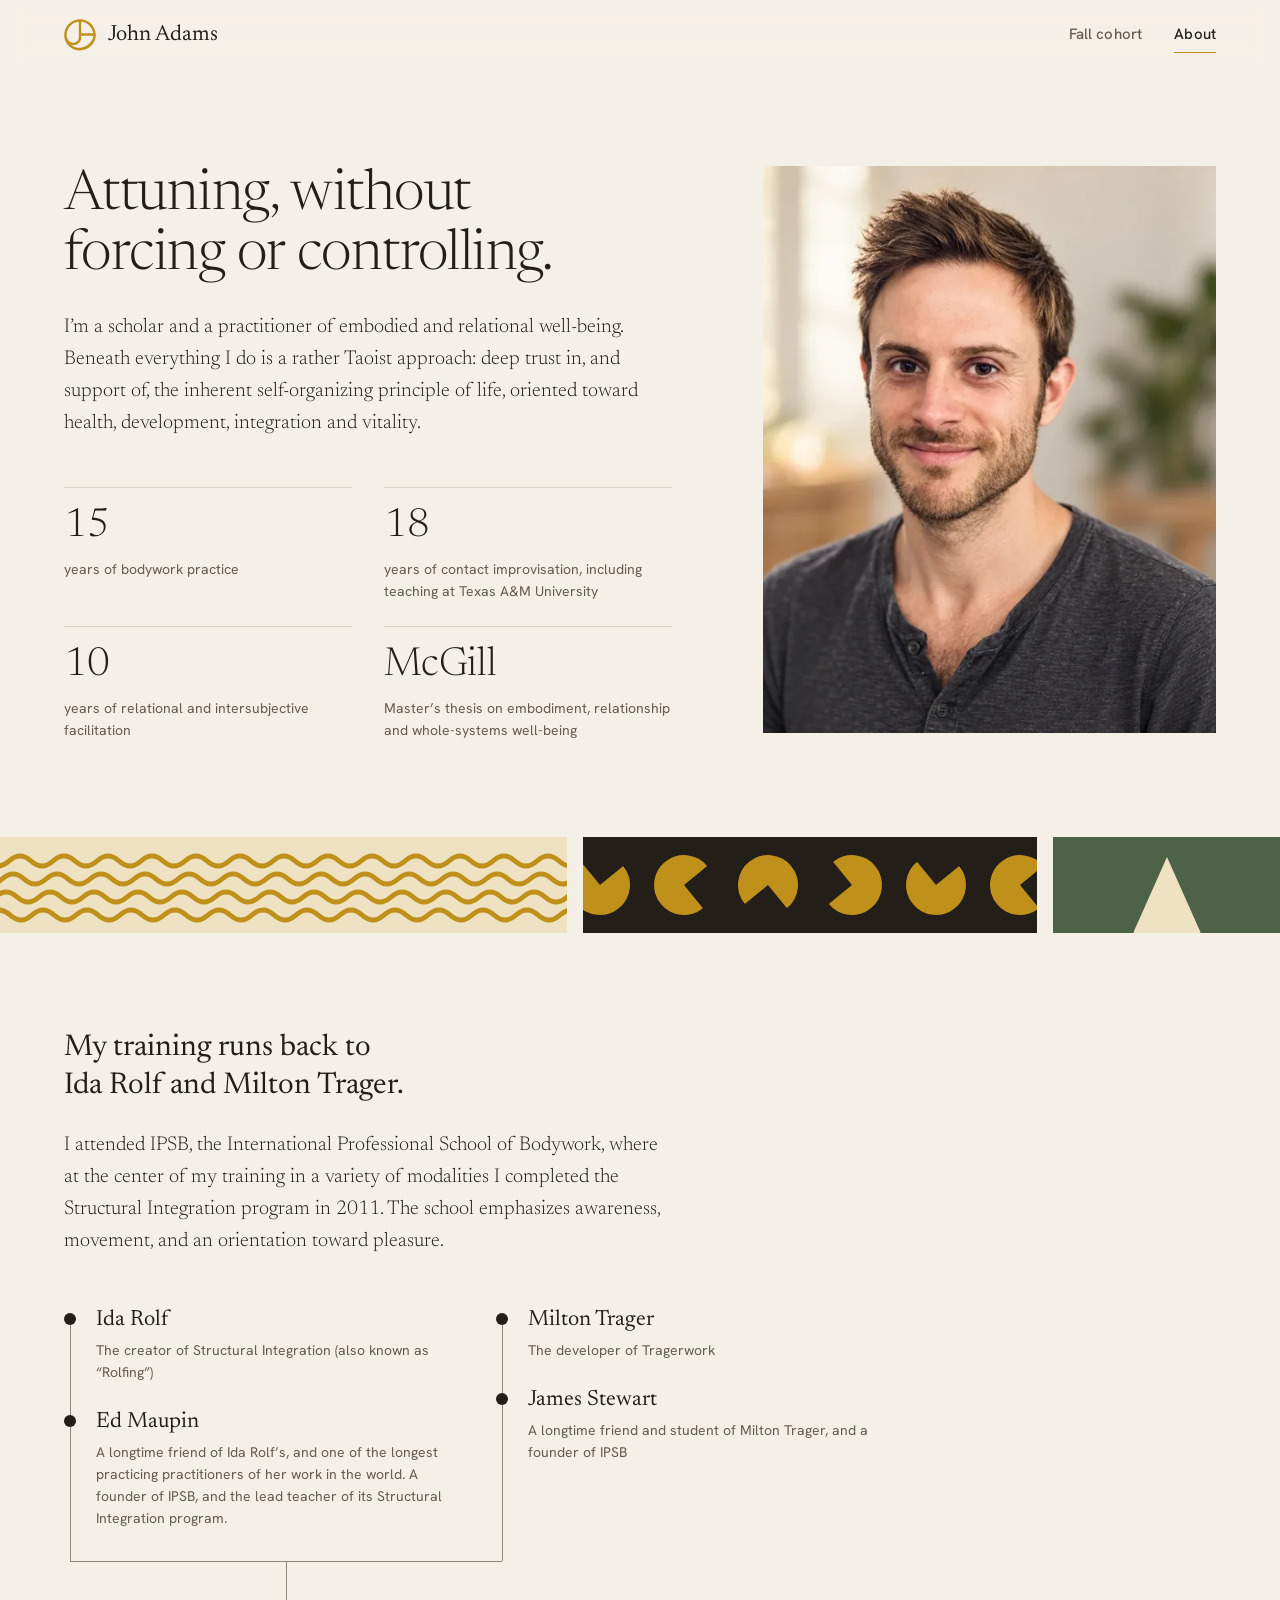
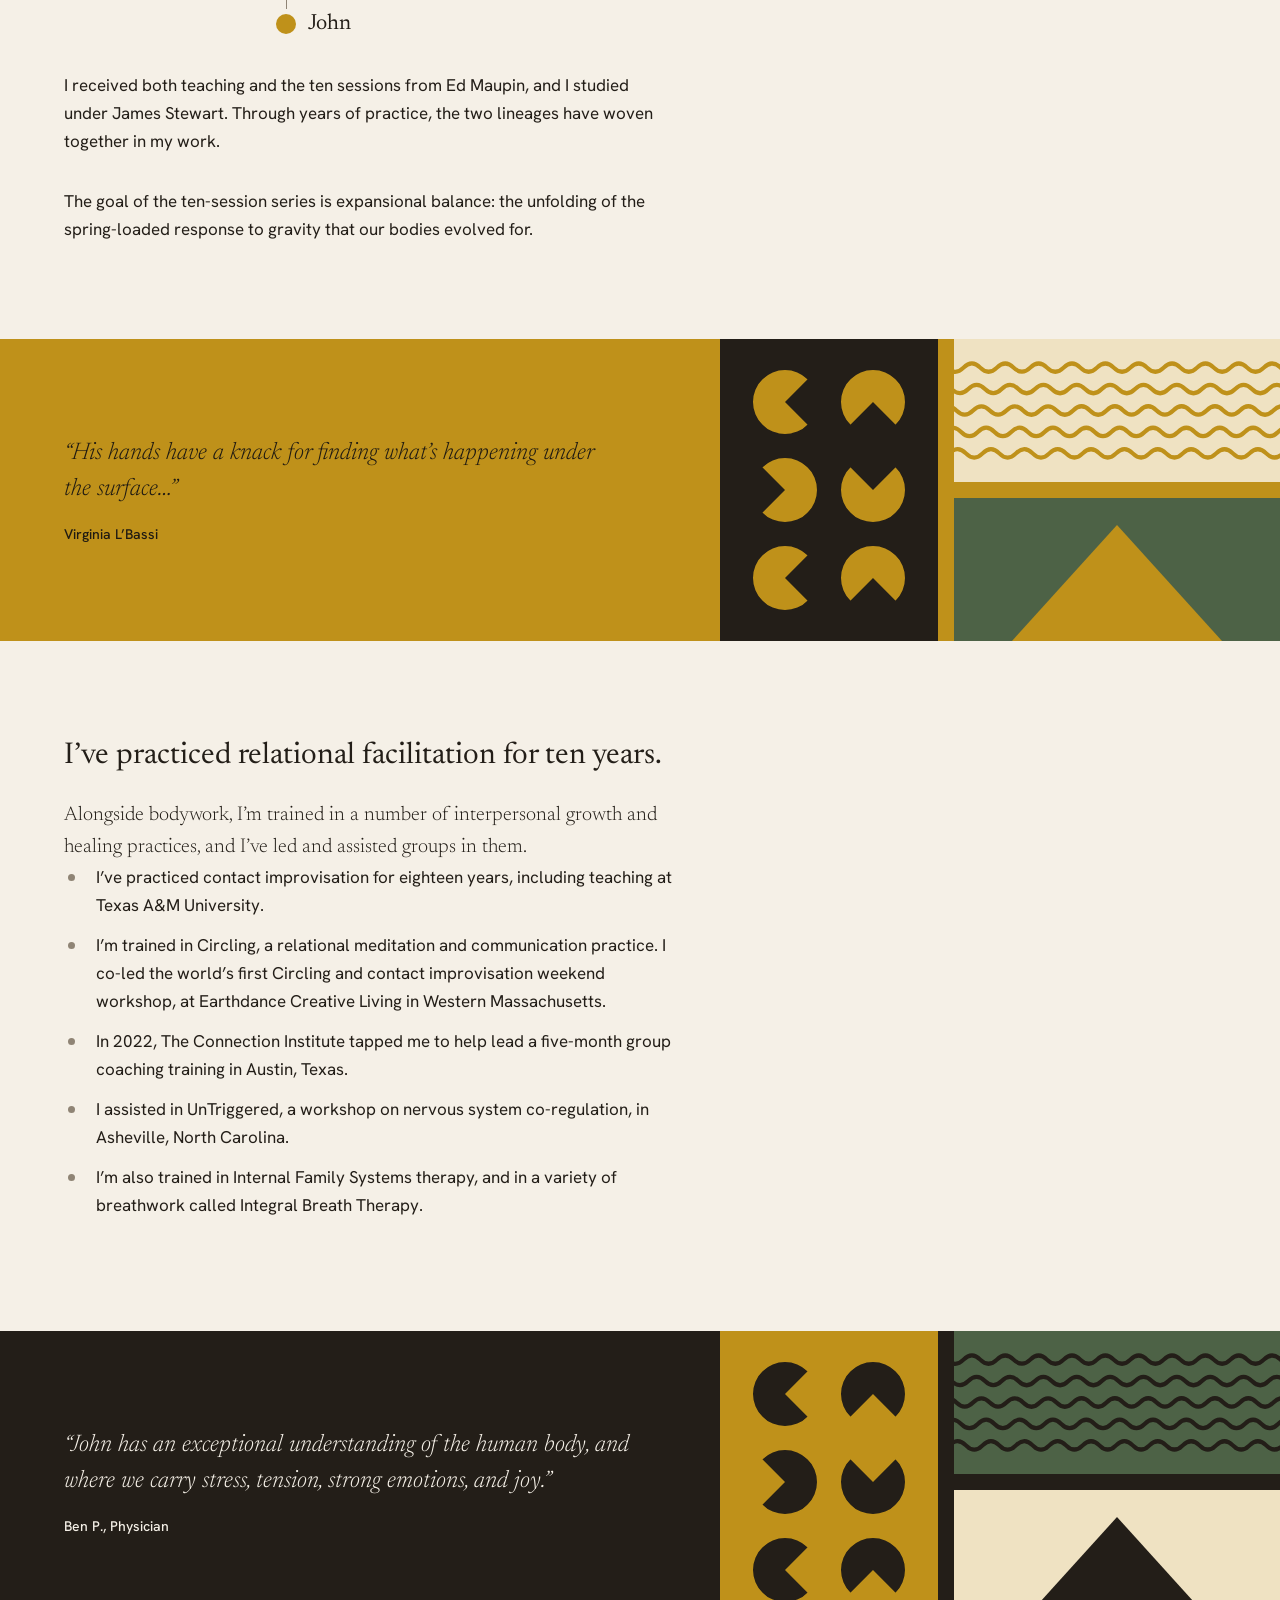
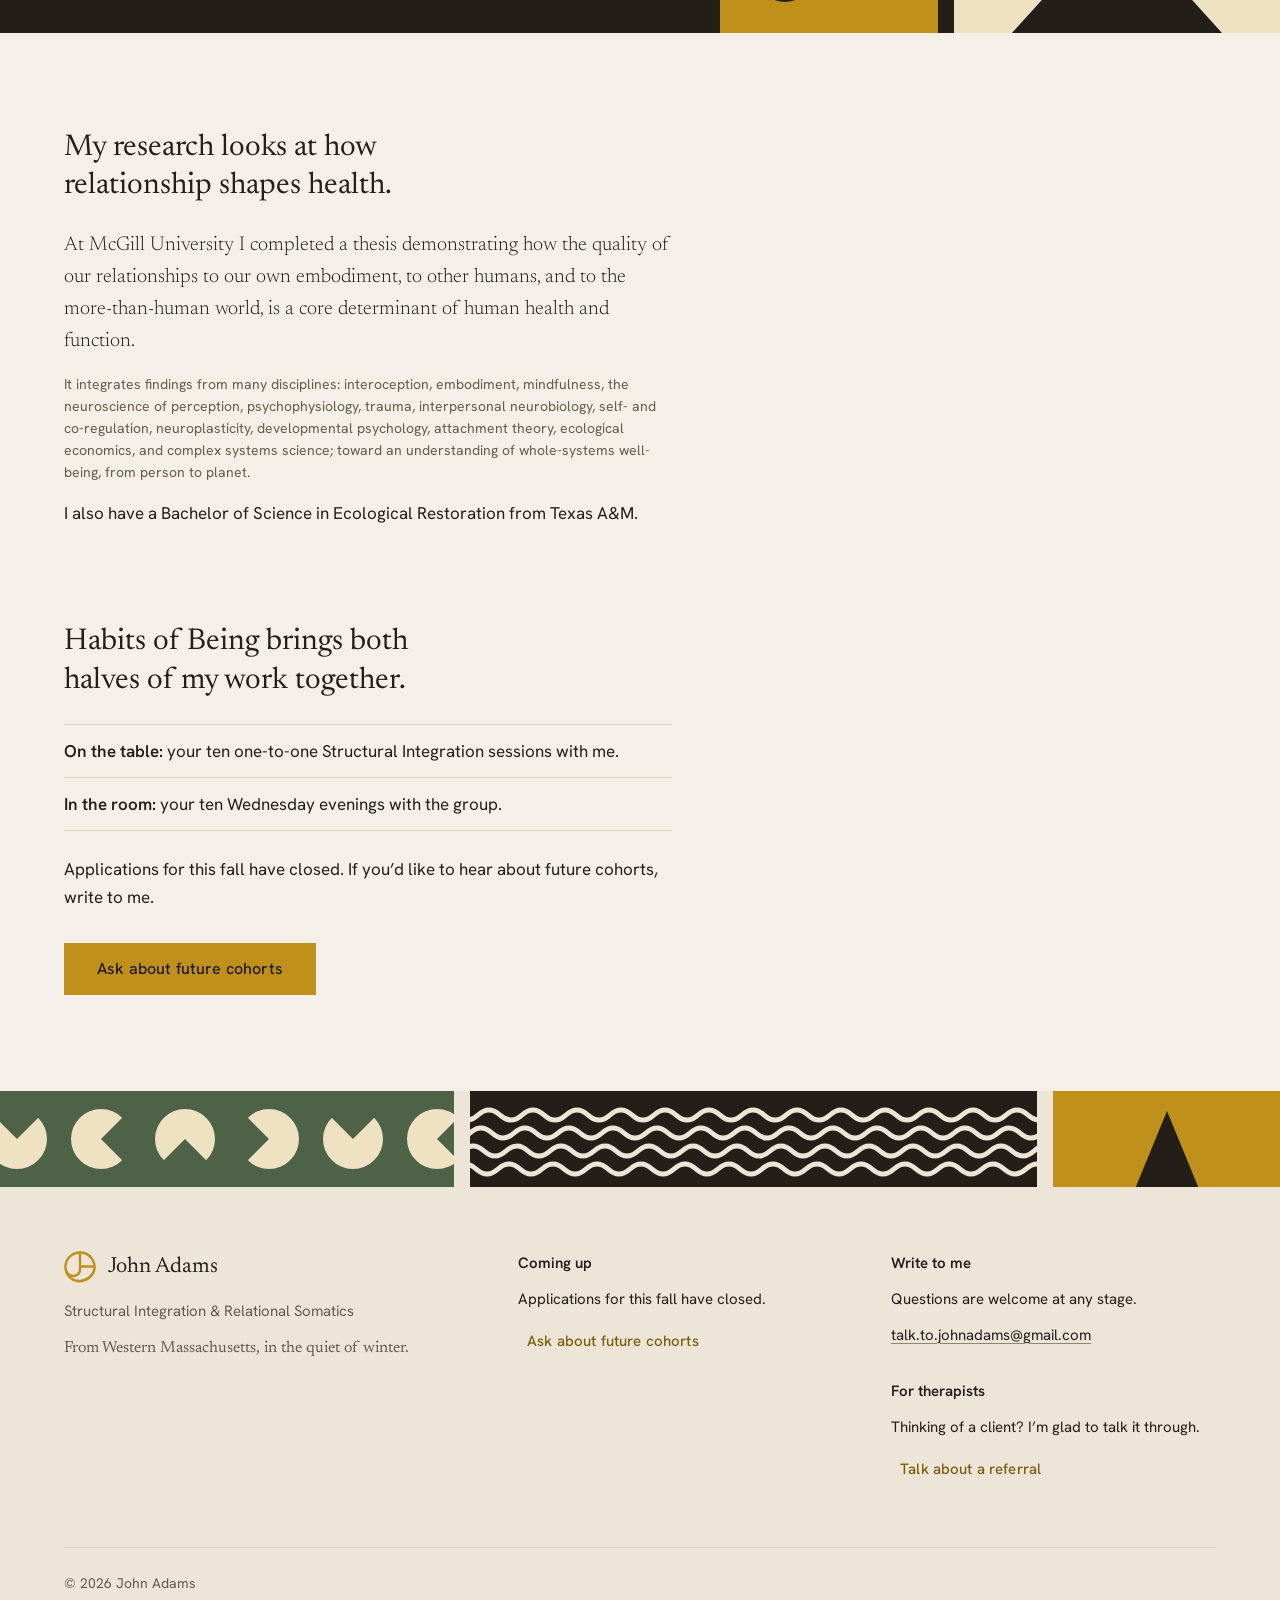
==== about.html @ 147cc53c "Clarify lineage descriptions and move cohort start and application deadline" ====
<!DOCTYPE html>
<html lang="en">
<head>
<meta charset="utf-8">
<meta name="viewport" content="width=device-width, initial-scale=1">
<title>About John Adams · Structural Integration &amp; Relational Somatics</title>
<meta name="description" content="John Adams: fifteen years of bodywork, eighteen of contact improvisation, ten of relational facilitation, and a McGill thesis on embodiment and relationship.">
<link rel="canonical" href="https://workwithjohnadams.com/about.html">
<meta property="og:type" content="website">
<meta property="og:site_name" content="John Adams">
<meta property="og:title" content="About John Adams · Structural Integration &amp; Relational Somatics">
<meta property="og:description" content="John Adams: fifteen years of bodywork, eighteen of contact improvisation, ten of relational facilitation, and a McGill thesis on embodiment and relationship.">
<meta property="og:url" content="https://workwithjohnadams.com/about.html">
<meta property="og:image" content="https://workwithjohnadams.com/images/og-fall-cohort.jpg">
<meta property="og:image:width" content="1200">
<meta property="og:image:height" content="630">
<meta property="og:image:alt" content="John walks beside a woman across a sunlit studio, one hand near her shoulder, as she notices her steps.">
<meta name="twitter:card" content="summary_large_image">
<meta name="theme-color" content="#f5f0e7">
<link rel="icon" href="favicon.svg" type="image/svg+xml">
<link rel="preload" href="fonts/Newsreader-Variable.woff2" as="font" type="font/woff2" crossorigin>
<link rel="preload" href="fonts/HankenGrotesk-Variable.woff2" as="font" type="font/woff2" crossorigin>
<link rel="stylesheet" href="style.css">
<script>document.documentElement.classList.add("js")</script>
<script src="site.js" defer></script>
</head>
<body>
<a class="skip-link" href="#main">Skip to content</a>
<svg width="0" height="0" style="position:absolute" aria-hidden="true" focusable="false">
  <symbol id="mark" viewBox="63 65 1124 1124"><g transform="translate(0,1254) scale(0.1,-0.1)"><path fill="currentColor" d="M5980 11804 c-25 -2 -103 -8 -175 -14 -2292 -184 -4290 -1856 -4904 -4102 -136 -498 -183 -860 -185 -1403 -1 -389 6 -495 49 -790 281 -1898 1683 -3617 3525 -4320 1538 -587 3356 -389 4860 528 920 561 1673 1390 2140 2352 224 464 386 976 455 1442 207 1403 -178 2873 -1062 4059 -446 597 -1101 1184 -1678 1504 -33 18 -97 55 -143 82 -45 27 -171 91 -280 143 -580 274 -1085 416 -1757 496 -171 20 -708 35 -845 23z m-160 -864 c20 -20 20 -33 20 -2854 0 -3056 2 -2943 -50 -3148 -146 -569 -629 -1075 -1230 -1286 -412 -144 -867 -159 -1287 -41 -931 261 -1533 1056 -1680 2219 -21 170 -25 753 -5 930 121 1093 573 2044 1345 2828 719 730 1740 1239 2717 1356 154 19 147 19 170 -4z m1082 0 c278 -35 709 -141 918 -226 36 -14 94 -36 130 -49 89 -31 338 -148 495 -233 1267 -679 2161 -1889 2418 -3272 51 -272 50 -267 28 -289 -31 -31 -4159 -33 -4190 -2 -31 31 -37 4033 -7 4069 24 27 19 27 208 2z m4008 -4940 c25 -25 25 -33 0 -223 -22 -173 -69 -386 -130 -596 -131 -448 -408 -965 -754 -1410 -882 -1134 -2085 -1806 -3526 -1968 -243 -27 -734 -24 -990 5 -670 78 -1263 278 -1825 614 -202 121 -428 279 -478 335 -36 41 -1 46 115 19 330 -78 662 -95 1019 -51 1148 142 2088 969 2306 2028 27 132 27 134 32 685 6 533 7 554 25 568 17 12 320 14 2103 14 2070 0 2083 0 2103 -20z"/></g></symbol>
</svg>

<!-- HEADER: the same on every page. To change the menu, change it in every file. -->
<header class="site-header">
  <div class="wrap header-inner">
    <a class="brand" href="index.html">
      <svg class="mark" aria-hidden="true"><use href="#mark"/></svg>
      <span class="brand-name">John Adams</span>
    </a>
    <nav class="site-nav" aria-label="Main">
      <a href="habits-of-being.html">Fall cohort</a>
      <a href="taster.html" data-until="2026-09-29T20:30:00-04:00">Taster evening</a>
      <a href="about.html" aria-current="page">About</a>
    </nav>
    <a class="btn btn-secondary btn-sm nav-apply" href="apply.html" data-until="2026-10-15T00:00:00-04:00">Apply to join</a>
  </div>
</header>

<main id="main">
<!-- ABOUT PAGE: the person. Governing thought: one approach (attuning, without forcing or controlling), trained in two lineages, practiced in relationship, grounded in research. The work itself is on the home page. -->
<section class="hero">
  <div class="wrap split">
    <div>
      <h1 class="display">Attuning, without forcing or controlling.</h1>
      <p class="lead">I’m a scholar and a practitioner of embodied and relational well-being. Beneath everything I do is a rather Taoist approach: deep trust in, and support of, the inherent self-organizing principle of life, oriented toward health, development, integration and vitality.</p>
      <ul class="stats">
        <li><span class="num">15</span><span class="label">years of bodywork practice</span></li>
        <li><span class="num">18</span><span class="label">years of contact improvisation, including teaching at Texas A&amp;M University</span></li>
        <li><span class="num">10</span><span class="label">years of relational and intersubjective facilitation</span></li>
        <li><span class="num">McGill</span><span class="label">Master’s thesis on embodiment, relationship and whole-systems well-being</span></li>
      </ul>
    </div>
    <figure class="photo photo-45">
      <img src="images/john-portrait.webp" srcset="images/john-portrait-561.webp 561w, images/john-portrait.webp 1122w" sizes="(min-width: 60rem) 30rem, 100vw" width="1122" height="1402" alt="John Adams, smiling, in a charcoal henley, in a softly lit room." fetchpriority="high" decoding="async">
    </figure>
  </div>
  <div class="brand-motion brand-strip" data-drift aria-hidden="true"><div class="bm bm-lines"><svg viewBox="0 0 1400 96" preserveAspectRatio="xMinYMid slice" focusable="false"><path class="v1" d="M-160 24 q11 -10 22 0 t22 0 t22 0 t22 0 t22 0 t22 0 t22 0 t22 0 t22 0 t22 0 t22 0 t22 0 t22 0 t22 0 t22 0 t22 0 t22 0 t22 0 t22 0 t22 0 t22 0 t22 0 t22 0 t22 0 t22 0 t22 0 t22 0 t22 0 t22 0 t22 0 t22 0 t22 0 t22 0 t22 0 t22 0 t22 0 t22 0 t22 0 t22 0 t22 0 t22 0 t22 0 t22 0 t22 0 t22 0 t22 0 t22 0 t22 0 t22 0 t22 0 t22 0 t22 0 t22 0 t22 0 t22 0 t22 0 t22 0 t22 0 t22 0 t22 0 t22 0 t22 0 t22 0 t22 0 t22 0 t22 0 t22 0 t22 0 t22 0 t22 0 t22 0 t22 0 t22 0 t22 0 t22 0 t22 0 t22 0 t22 0 t22 0 t22 0 t22 0"/><path class="v2" d="M-160 42 q11 -10 22 0 t22 0 t22 0 t22 0 t22 0 t22 0 t22 0 t22 0 t22 0 t22 0 t22 0 t22 0 t22 0 t22 0 t22 0 t22 0 t22 0 t22 0 t22 0 t22 0 t22 0 t22 0 t22 0 t22 0 t22 0 t22 0 t22 0 t22 0 t22 0 t22 0 t22 0 t22 0 t22 0 t22 0 t22 0 t22 0 t22 0 t22 0 t22 0 t22 0 t22 0 t22 0 t22 0 t22 0 t22 0 t22 0 t22 0 t22 0 t22 0 t22 0 t22 0 t22 0 t22 0 t22 0 t22 0 t22 0 t22 0 t22 0 t22 0 t22 0 t22 0 t22 0 t22 0 t22 0 t22 0 t22 0 t22 0 t22 0 t22 0 t22 0 t22 0 t22 0 t22 0 t22 0 t22 0 t22 0 t22 0 t22 0 t22 0 t22 0 t22 0"/><path class="v3" d="M-160 60 q11 -10 22 0 t22 0 t22 0 t22 0 t22 0 t22 0 t22 0 t22 0 t22 0 t22 0 t22 0 t22 0 t22 0 t22 0 t22 0 t22 0 t22 0 t22 0 t22 0 t22 0 t22 0 t22 0 t22 0 t22 0 t22 0 t22 0 t22 0 t22 0 t22 0 t22 0 t22 0 t22 0 t22 0 t22 0 t22 0 t22 0 t22 0 t22 0 t22 0 t22 0 t22 0 t22 0 t22 0 t22 0 t22 0 t22 0 t22 0 t22 0 t22 0 t22 0 t22 0 t22 0 t22 0 t22 0 t22 0 t22 0 t22 0 t22 0 t22 0 t22 0 t22 0 t22 0 t22 0 t22 0 t22 0 t22 0 t22 0 t22 0 t22 0 t22 0 t22 0 t22 0 t22 0 t22 0 t22 0 t22 0 t22 0 t22 0 t22 0 t22 0 t22 0"/><path class="v4" d="M-160 78 q11 -10 22 0 t22 0 t22 0 t22 0 t22 0 t22 0 t22 0 t22 0 t22 0 t22 0 t22 0 t22 0 t22 0 t22 0 t22 0 t22 0 t22 0 t22 0 t22 0 t22 0 t22 0 t22 0 t22 0 t22 0 t22 0 t22 0 t22 0 t22 0 t22 0 t22 0 t22 0 t22 0 t22 0 t22 0 t22 0 t22 0 t22 0 t22 0 t22 0 t22 0 t22 0 t22 0 t22 0 t22 0 t22 0 t22 0 t22 0 t22 0 t22 0 t22 0 t22 0 t22 0 t22 0 t22 0 t22 0 t22 0 t22 0 t22 0 t22 0 t22 0 t22 0 t22 0 t22 0 t22 0 t22 0 t22 0 t22 0 t22 0 t22 0 t22 0 t22 0 t22 0 t22 0 t22 0 t22 0 t22 0 t22 0 t22 0 t22 0 t22 0 t22 0"/></svg></div><div class="bm bm-circles"><div class="tq-row"><svg class="tq" viewBox="-50 -50 100 100" focusable="false"><path d="M0 0 L50 0 A50 50 0 1 1 0 -50 Z"/></svg><svg class="tq" viewBox="-50 -50 100 100" focusable="false"><path d="M0 0 L50 0 A50 50 0 1 1 0 -50 Z"/></svg><svg class="tq" viewBox="-50 -50 100 100" focusable="false"><path d="M0 0 L50 0 A50 50 0 1 1 0 -50 Z"/></svg><svg class="tq" viewBox="-50 -50 100 100" focusable="false"><path d="M0 0 L50 0 A50 50 0 1 1 0 -50 Z"/></svg><svg class="tq" viewBox="-50 -50 100 100" focusable="false"><path d="M0 0 L50 0 A50 50 0 1 1 0 -50 Z"/></svg><svg class="tq" viewBox="-50 -50 100 100" focusable="false"><path d="M0 0 L50 0 A50 50 0 1 1 0 -50 Z"/></svg><svg class="tq" viewBox="-50 -50 100 100" focusable="false"><path d="M0 0 L50 0 A50 50 0 1 1 0 -50 Z"/></svg><svg class="tq" viewBox="-50 -50 100 100" focusable="false"><path d="M0 0 L50 0 A50 50 0 1 1 0 -50 Z"/></svg><svg class="tq" viewBox="-50 -50 100 100" focusable="false"><path d="M0 0 L50 0 A50 50 0 1 1 0 -50 Z"/></svg><svg class="tq" viewBox="-50 -50 100 100" focusable="false"><path d="M0 0 L50 0 A50 50 0 1 1 0 -50 Z"/></svg><svg class="tq" viewBox="-50 -50 100 100" focusable="false"><path d="M0 0 L50 0 A50 50 0 1 1 0 -50 Z"/></svg><svg class="tq" viewBox="-50 -50 100 100" focusable="false"><path d="M0 0 L50 0 A50 50 0 1 1 0 -50 Z"/></svg><svg class="tq" viewBox="-50 -50 100 100" focusable="false"><path d="M0 0 L50 0 A50 50 0 1 1 0 -50 Z"/></svg><svg class="tq" viewBox="-50 -50 100 100" focusable="false"><path d="M0 0 L50 0 A50 50 0 1 1 0 -50 Z"/></svg></div></div><div class="bm bm-tri"><div class="tri-shape"></div></div></div>
</section>

<section class="section" id="training">
  <div class="wrap">
    <div class="section-head flow">
      <h2>My training runs back to Ida Rolf and Milton Trager.</h2>
      <p class="lead">I attended IPSB, the International Professional School of Bodywork, where at the center of my training in a variety of modalities I completed the Structural Integration program in 2011. The school emphasizes awareness, movement, and an orientation toward pleasure.</p>
    </div>
    <!-- D6: two threads, hand to hand, meeting at John -->
    <div class="lineage">
      <div class="lineage-threads">
        <div class="lineage-line">
          <ol class="lineage-thread" aria-label="The Rolf line">
            <li><span class="lineage-name">Ida Rolf</span><span class="small">The creator of Structural Integration (also known as “Rolfing”)</span></li>
            <li><span class="lineage-name">Ed Maupin</span><span class="small">A longtime friend of Ida Rolf’s, and one of the longest practicing practitioners of her work in the world. A founder of IPSB, and the lead teacher of its Structural Integration program.</span></li>
          </ol>
        </div>
        <div class="lineage-line">
          <ol class="lineage-thread" aria-label="The Trager line">
            <li><span class="lineage-name">Milton Trager</span><span class="small">The developer of Tragerwork</span></li>
            <li><span class="lineage-name">James Stewart</span><span class="small">A longtime friend and student of Milton Trager, and a founder of IPSB</span></li>
          </ol>
        </div>
      </div>
      <div class="lineage-join" aria-hidden="true"></div>
      <p class="lineage-me"><span class="lineage-dot" aria-hidden="true"></span><span class="lineage-name">John</span></p>
    </div>
    <p class="text lineage-note">I received both teaching and the ten sessions from Ed Maupin, and I studied under James Stewart. Through years of practice, the two lineages have woven together in my work.</p>
    <p class="text lineage-note">The goal of the ten-session series is expansional balance: the unfolding of the spring-loaded response to gravity that our bodies evolved for.</p>
  </div>
</section>

<div class="band quote-band band-ochre">
  <div class="wrap">
    <figure class="qb">
      <blockquote><p>“His hands have a knack for finding what’s happening under the surface…”</p></blockquote>
      <figcaption>Virginia L’Bassi</figcaption>
    </figure>
  </div>
  <div class="brand-motion band-art" data-drift aria-hidden="true"><div class="bm bm-circles"><div class="tq-grid"><svg class="tq" viewBox="-50 -50 100 100" focusable="false"><path d="M0 0 L50 0 A50 50 0 1 1 0 -50 Z"/></svg><svg class="tq" viewBox="-50 -50 100 100" focusable="false"><path d="M0 0 L50 0 A50 50 0 1 1 0 -50 Z"/></svg><svg class="tq" viewBox="-50 -50 100 100" focusable="false"><path d="M0 0 L50 0 A50 50 0 1 1 0 -50 Z"/></svg><svg class="tq" viewBox="-50 -50 100 100" focusable="false"><path d="M0 0 L50 0 A50 50 0 1 1 0 -50 Z"/></svg><svg class="tq" viewBox="-50 -50 100 100" focusable="false"><path d="M0 0 L50 0 A50 50 0 1 1 0 -50 Z"/></svg><svg class="tq" viewBox="-50 -50 100 100" focusable="false"><path d="M0 0 L50 0 A50 50 0 1 1 0 -50 Z"/></svg></div></div><div class="bm bm-lines"><svg viewBox="0 0 900 240" preserveAspectRatio="xMinYMid slice" focusable="false"><path class="v1" d="M-160 48 q14 -14 28 0 t28 0 t28 0 t28 0 t28 0 t28 0 t28 0 t28 0 t28 0 t28 0 t28 0 t28 0 t28 0 t28 0 t28 0 t28 0 t28 0 t28 0 t28 0 t28 0 t28 0 t28 0 t28 0 t28 0 t28 0 t28 0 t28 0 t28 0 t28 0 t28 0 t28 0 t28 0 t28 0 t28 0 t28 0 t28 0 t28 0 t28 0 t28 0 t28 0 t28 0 t28 0 t28 0 t28 0 t28 0 t28 0"/><path class="v2" d="M-160 84 q14 -14 28 0 t28 0 t28 0 t28 0 t28 0 t28 0 t28 0 t28 0 t28 0 t28 0 t28 0 t28 0 t28 0 t28 0 t28 0 t28 0 t28 0 t28 0 t28 0 t28 0 t28 0 t28 0 t28 0 t28 0 t28 0 t28 0 t28 0 t28 0 t28 0 t28 0 t28 0 t28 0 t28 0 t28 0 t28 0 t28 0 t28 0 t28 0 t28 0 t28 0 t28 0 t28 0 t28 0 t28 0 t28 0 t28 0"/><path class="v3" d="M-160 120 q14 -14 28 0 t28 0 t28 0 t28 0 t28 0 t28 0 t28 0 t28 0 t28 0 t28 0 t28 0 t28 0 t28 0 t28 0 t28 0 t28 0 t28 0 t28 0 t28 0 t28 0 t28 0 t28 0 t28 0 t28 0 t28 0 t28 0 t28 0 t28 0 t28 0 t28 0 t28 0 t28 0 t28 0 t28 0 t28 0 t28 0 t28 0 t28 0 t28 0 t28 0 t28 0 t28 0 t28 0 t28 0 t28 0 t28 0"/><path class="v4" d="M-160 156 q14 -14 28 0 t28 0 t28 0 t28 0 t28 0 t28 0 t28 0 t28 0 t28 0 t28 0 t28 0 t28 0 t28 0 t28 0 t28 0 t28 0 t28 0 t28 0 t28 0 t28 0 t28 0 t28 0 t28 0 t28 0 t28 0 t28 0 t28 0 t28 0 t28 0 t28 0 t28 0 t28 0 t28 0 t28 0 t28 0 t28 0 t28 0 t28 0 t28 0 t28 0 t28 0 t28 0 t28 0 t28 0 t28 0 t28 0"/><path class="v5" d="M-160 192 q14 -14 28 0 t28 0 t28 0 t28 0 t28 0 t28 0 t28 0 t28 0 t28 0 t28 0 t28 0 t28 0 t28 0 t28 0 t28 0 t28 0 t28 0 t28 0 t28 0 t28 0 t28 0 t28 0 t28 0 t28 0 t28 0 t28 0 t28 0 t28 0 t28 0 t28 0 t28 0 t28 0 t28 0 t28 0 t28 0 t28 0 t28 0 t28 0 t28 0 t28 0 t28 0 t28 0 t28 0 t28 0 t28 0 t28 0"/></svg></div><div class="bm bm-tri"><div class="tri-shape"></div></div></div><div class="brand-motion brand-strip band-strip" data-drift aria-hidden="true"><div class="bm bm-lines"><svg viewBox="0 0 1400 96" preserveAspectRatio="xMinYMid slice" focusable="false"><path class="v1" d="M-160 24 q11 -10 22 0 t22 0 t22 0 t22 0 t22 0 t22 0 t22 0 t22 0 t22 0 t22 0 t22 0 t22 0 t22 0 t22 0 t22 0 t22 0 t22 0 t22 0 t22 0 t22 0 t22 0 t22 0 t22 0 t22 0 t22 0 t22 0 t22 0 t22 0 t22 0 t22 0 t22 0 t22 0 t22 0 t22 0 t22 0 t22 0 t22 0 t22 0 t22 0 t22 0 t22 0 t22 0 t22 0 t22 0 t22 0 t22 0 t22 0 t22 0 t22 0 t22 0 t22 0 t22 0 t22 0 t22 0 t22 0 t22 0 t22 0 t22 0 t22 0 t22 0 t22 0 t22 0 t22 0 t22 0 t22 0 t22 0 t22 0 t22 0 t22 0 t22 0 t22 0 t22 0 t22 0 t22 0 t22 0 t22 0 t22 0 t22 0 t22 0 t22 0 t22 0"/><path class="v2" d="M-160 42 q11 -10 22 0 t22 0 t22 0 t22 0 t22 0 t22 0 t22 0 t22 0 t22 0 t22 0 t22 0 t22 0 t22 0 t22 0 t22 0 t22 0 t22 0 t22 0 t22 0 t22 0 t22 0 t22 0 t22 0 t22 0 t22 0 t22 0 t22 0 t22 0 t22 0 t22 0 t22 0 t22 0 t22 0 t22 0 t22 0 t22 0 t22 0 t22 0 t22 0 t22 0 t22 0 t22 0 t22 0 t22 0 t22 0 t22 0 t22 0 t22 0 t22 0 t22 0 t22 0 t22 0 t22 0 t22 0 t22 0 t22 0 t22 0 t22 0 t22 0 t22 0 t22 0 t22 0 t22 0 t22 0 t22 0 t22 0 t22 0 t22 0 t22 0 t22 0 t22 0 t22 0 t22 0 t22 0 t22 0 t22 0 t22 0 t22 0 t22 0 t22 0 t22 0"/><path class="v3" d="M-160 60 q11 -10 22 0 t22 0 t22 0 t22 0 t22 0 t22 0 t22 0 t22 0 t22 0 t22 0 t22 0 t22 0 t22 0 t22 0 t22 0 t22 0 t22 0 t22 0 t22 0 t22 0 t22 0 t22 0 t22 0 t22 0 t22 0 t22 0 t22 0 t22 0 t22 0 t22 0 t22 0 t22 0 t22 0 t22 0 t22 0 t22 0 t22 0 t22 0 t22 0 t22 0 t22 0 t22 0 t22 0 t22 0 t22 0 t22 0 t22 0 t22 0 t22 0 t22 0 t22 0 t22 0 t22 0 t22 0 t22 0 t22 0 t22 0 t22 0 t22 0 t22 0 t22 0 t22 0 t22 0 t22 0 t22 0 t22 0 t22 0 t22 0 t22 0 t22 0 t22 0 t22 0 t22 0 t22 0 t22 0 t22 0 t22 0 t22 0 t22 0 t22 0 t22 0"/><path class="v4" d="M-160 78 q11 -10 22 0 t22 0 t22 0 t22 0 t22 0 t22 0 t22 0 t22 0 t22 0 t22 0 t22 0 t22 0 t22 0 t22 0 t22 0 t22 0 t22 0 t22 0 t22 0 t22 0 t22 0 t22 0 t22 0 t22 0 t22 0 t22 0 t22 0 t22 0 t22 0 t22 0 t22 0 t22 0 t22 0 t22 0 t22 0 t22 0 t22 0 t22 0 t22 0 t22 0 t22 0 t22 0 t22 0 t22 0 t22 0 t22 0 t22 0 t22 0 t22 0 t22 0 t22 0 t22 0 t22 0 t22 0 t22 0 t22 0 t22 0 t22 0 t22 0 t22 0 t22 0 t22 0 t22 0 t22 0 t22 0 t22 0 t22 0 t22 0 t22 0 t22 0 t22 0 t22 0 t22 0 t22 0 t22 0 t22 0 t22 0 t22 0 t22 0 t22 0 t22 0"/></svg></div><div class="bm bm-circles"><div class="tq-row"><svg class="tq" viewBox="-50 -50 100 100" focusable="false"><path d="M0 0 L50 0 A50 50 0 1 1 0 -50 Z"/></svg><svg class="tq" viewBox="-50 -50 100 100" focusable="false"><path d="M0 0 L50 0 A50 50 0 1 1 0 -50 Z"/></svg><svg class="tq" viewBox="-50 -50 100 100" focusable="false"><path d="M0 0 L50 0 A50 50 0 1 1 0 -50 Z"/></svg><svg class="tq" viewBox="-50 -50 100 100" focusable="false"><path d="M0 0 L50 0 A50 50 0 1 1 0 -50 Z"/></svg><svg class="tq" viewBox="-50 -50 100 100" focusable="false"><path d="M0 0 L50 0 A50 50 0 1 1 0 -50 Z"/></svg><svg class="tq" viewBox="-50 -50 100 100" focusable="false"><path d="M0 0 L50 0 A50 50 0 1 1 0 -50 Z"/></svg><svg class="tq" viewBox="-50 -50 100 100" focusable="false"><path d="M0 0 L50 0 A50 50 0 1 1 0 -50 Z"/></svg><svg class="tq" viewBox="-50 -50 100 100" focusable="false"><path d="M0 0 L50 0 A50 50 0 1 1 0 -50 Z"/></svg><svg class="tq" viewBox="-50 -50 100 100" focusable="false"><path d="M0 0 L50 0 A50 50 0 1 1 0 -50 Z"/></svg><svg class="tq" viewBox="-50 -50 100 100" focusable="false"><path d="M0 0 L50 0 A50 50 0 1 1 0 -50 Z"/></svg><svg class="tq" viewBox="-50 -50 100 100" focusable="false"><path d="M0 0 L50 0 A50 50 0 1 1 0 -50 Z"/></svg><svg class="tq" viewBox="-50 -50 100 100" focusable="false"><path d="M0 0 L50 0 A50 50 0 1 1 0 -50 Z"/></svg><svg class="tq" viewBox="-50 -50 100 100" focusable="false"><path d="M0 0 L50 0 A50 50 0 1 1 0 -50 Z"/></svg><svg class="tq" viewBox="-50 -50 100 100" focusable="false"><path d="M0 0 L50 0 A50 50 0 1 1 0 -50 Z"/></svg></div></div><div class="bm bm-tri"><div class="tri-shape"></div></div></div>
</div>

<section class="section" id="relational">
  <div class="wrap">
    <div class="text flow">
      <h2>I’ve practiced relational facilitation for ten years.</h2>
      <p class="lead">Alongside bodywork, I’m trained in a number of interpersonal growth and healing practices, and I’ve led and assisted groups in them.</p>
      <ul class="list">
        <li>I’ve practiced contact improvisation for eighteen years, including teaching at Texas A&amp;M University.</li>
        <li>I’m trained in Circling, a relational meditation and communication practice. I co-led the world’s first Circling and contact improvisation weekend workshop, at Earthdance Creative Living in Western Massachusetts.</li>
        <li>In 2022, The Connection Institute tapped me to help lead a five-month group coaching training in Austin, Texas.</li>
        <li>I assisted in UnTriggered, a workshop on nervous system co-regulation, in Asheville, North Carolina.</li>
        <li>I’m also trained in Internal Family Systems therapy, and in a variety of breathwork called Integral Breath Therapy.</li>
      </ul>
    </div>
  </div>
</section>

<div class="band quote-band band-ink">
  <div class="wrap">
    <figure class="qb">
      <blockquote><p>“John has an exceptional understanding of the human body, and where we carry stress, tension, strong emotions, and joy.”</p></blockquote>
      <figcaption>Ben P., Physician</figcaption>
    </figure>
  </div>
  <div class="brand-motion band-art" data-drift aria-hidden="true"><div class="bm bm-circles"><div class="tq-grid"><svg class="tq" viewBox="-50 -50 100 100" focusable="false"><path d="M0 0 L50 0 A50 50 0 1 1 0 -50 Z"/></svg><svg class="tq" viewBox="-50 -50 100 100" focusable="false"><path d="M0 0 L50 0 A50 50 0 1 1 0 -50 Z"/></svg><svg class="tq" viewBox="-50 -50 100 100" focusable="false"><path d="M0 0 L50 0 A50 50 0 1 1 0 -50 Z"/></svg><svg class="tq" viewBox="-50 -50 100 100" focusable="false"><path d="M0 0 L50 0 A50 50 0 1 1 0 -50 Z"/></svg><svg class="tq" viewBox="-50 -50 100 100" focusable="false"><path d="M0 0 L50 0 A50 50 0 1 1 0 -50 Z"/></svg><svg class="tq" viewBox="-50 -50 100 100" focusable="false"><path d="M0 0 L50 0 A50 50 0 1 1 0 -50 Z"/></svg></div></div><div class="bm bm-lines"><svg viewBox="0 0 900 240" preserveAspectRatio="xMinYMid slice" focusable="false"><path class="v1" d="M-160 48 q14 -14 28 0 t28 0 t28 0 t28 0 t28 0 t28 0 t28 0 t28 0 t28 0 t28 0 t28 0 t28 0 t28 0 t28 0 t28 0 t28 0 t28 0 t28 0 t28 0 t28 0 t28 0 t28 0 t28 0 t28 0 t28 0 t28 0 t28 0 t28 0 t28 0 t28 0 t28 0 t28 0 t28 0 t28 0 t28 0 t28 0 t28 0 t28 0 t28 0 t28 0 t28 0 t28 0 t28 0 t28 0 t28 0 t28 0"/><path class="v2" d="M-160 84 q14 -14 28 0 t28 0 t28 0 t28 0 t28 0 t28 0 t28 0 t28 0 t28 0 t28 0 t28 0 t28 0 t28 0 t28 0 t28 0 t28 0 t28 0 t28 0 t28 0 t28 0 t28 0 t28 0 t28 0 t28 0 t28 0 t28 0 t28 0 t28 0 t28 0 t28 0 t28 0 t28 0 t28 0 t28 0 t28 0 t28 0 t28 0 t28 0 t28 0 t28 0 t28 0 t28 0 t28 0 t28 0 t28 0 t28 0"/><path class="v3" d="M-160 120 q14 -14 28 0 t28 0 t28 0 t28 0 t28 0 t28 0 t28 0 t28 0 t28 0 t28 0 t28 0 t28 0 t28 0 t28 0 t28 0 t28 0 t28 0 t28 0 t28 0 t28 0 t28 0 t28 0 t28 0 t28 0 t28 0 t28 0 t28 0 t28 0 t28 0 t28 0 t28 0 t28 0 t28 0 t28 0 t28 0 t28 0 t28 0 t28 0 t28 0 t28 0 t28 0 t28 0 t28 0 t28 0 t28 0 t28 0"/><path class="v4" d="M-160 156 q14 -14 28 0 t28 0 t28 0 t28 0 t28 0 t28 0 t28 0 t28 0 t28 0 t28 0 t28 0 t28 0 t28 0 t28 0 t28 0 t28 0 t28 0 t28 0 t28 0 t28 0 t28 0 t28 0 t28 0 t28 0 t28 0 t28 0 t28 0 t28 0 t28 0 t28 0 t28 0 t28 0 t28 0 t28 0 t28 0 t28 0 t28 0 t28 0 t28 0 t28 0 t28 0 t28 0 t28 0 t28 0 t28 0 t28 0"/><path class="v5" d="M-160 192 q14 -14 28 0 t28 0 t28 0 t28 0 t28 0 t28 0 t28 0 t28 0 t28 0 t28 0 t28 0 t28 0 t28 0 t28 0 t28 0 t28 0 t28 0 t28 0 t28 0 t28 0 t28 0 t28 0 t28 0 t28 0 t28 0 t28 0 t28 0 t28 0 t28 0 t28 0 t28 0 t28 0 t28 0 t28 0 t28 0 t28 0 t28 0 t28 0 t28 0 t28 0 t28 0 t28 0 t28 0 t28 0 t28 0 t28 0"/></svg></div><div class="bm bm-tri"><div class="tri-shape"></div></div></div><div class="brand-motion brand-strip band-strip" data-drift aria-hidden="true"><div class="bm bm-lines"><svg viewBox="0 0 1400 96" preserveAspectRatio="xMinYMid slice" focusable="false"><path class="v1" d="M-160 24 q11 -10 22 0 t22 0 t22 0 t22 0 t22 0 t22 0 t22 0 t22 0 t22 0 t22 0 t22 0 t22 0 t22 0 t22 0 t22 0 t22 0 t22 0 t22 0 t22 0 t22 0 t22 0 t22 0 t22 0 t22 0 t22 0 t22 0 t22 0 t22 0 t22 0 t22 0 t22 0 t22 0 t22 0 t22 0 t22 0 t22 0 t22 0 t22 0 t22 0 t22 0 t22 0 t22 0 t22 0 t22 0 t22 0 t22 0 t22 0 t22 0 t22 0 t22 0 t22 0 t22 0 t22 0 t22 0 t22 0 t22 0 t22 0 t22 0 t22 0 t22 0 t22 0 t22 0 t22 0 t22 0 t22 0 t22 0 t22 0 t22 0 t22 0 t22 0 t22 0 t22 0 t22 0 t22 0 t22 0 t22 0 t22 0 t22 0 t22 0 t22 0 t22 0"/><path class="v2" d="M-160 42 q11 -10 22 0 t22 0 t22 0 t22 0 t22 0 t22 0 t22 0 t22 0 t22 0 t22 0 t22 0 t22 0 t22 0 t22 0 t22 0 t22 0 t22 0 t22 0 t22 0 t22 0 t22 0 t22 0 t22 0 t22 0 t22 0 t22 0 t22 0 t22 0 t22 0 t22 0 t22 0 t22 0 t22 0 t22 0 t22 0 t22 0 t22 0 t22 0 t22 0 t22 0 t22 0 t22 0 t22 0 t22 0 t22 0 t22 0 t22 0 t22 0 t22 0 t22 0 t22 0 t22 0 t22 0 t22 0 t22 0 t22 0 t22 0 t22 0 t22 0 t22 0 t22 0 t22 0 t22 0 t22 0 t22 0 t22 0 t22 0 t22 0 t22 0 t22 0 t22 0 t22 0 t22 0 t22 0 t22 0 t22 0 t22 0 t22 0 t22 0 t22 0 t22 0"/><path class="v3" d="M-160 60 q11 -10 22 0 t22 0 t22 0 t22 0 t22 0 t22 0 t22 0 t22 0 t22 0 t22 0 t22 0 t22 0 t22 0 t22 0 t22 0 t22 0 t22 0 t22 0 t22 0 t22 0 t22 0 t22 0 t22 0 t22 0 t22 0 t22 0 t22 0 t22 0 t22 0 t22 0 t22 0 t22 0 t22 0 t22 0 t22 0 t22 0 t22 0 t22 0 t22 0 t22 0 t22 0 t22 0 t22 0 t22 0 t22 0 t22 0 t22 0 t22 0 t22 0 t22 0 t22 0 t22 0 t22 0 t22 0 t22 0 t22 0 t22 0 t22 0 t22 0 t22 0 t22 0 t22 0 t22 0 t22 0 t22 0 t22 0 t22 0 t22 0 t22 0 t22 0 t22 0 t22 0 t22 0 t22 0 t22 0 t22 0 t22 0 t22 0 t22 0 t22 0 t22 0"/><path class="v4" d="M-160 78 q11 -10 22 0 t22 0 t22 0 t22 0 t22 0 t22 0 t22 0 t22 0 t22 0 t22 0 t22 0 t22 0 t22 0 t22 0 t22 0 t22 0 t22 0 t22 0 t22 0 t22 0 t22 0 t22 0 t22 0 t22 0 t22 0 t22 0 t22 0 t22 0 t22 0 t22 0 t22 0 t22 0 t22 0 t22 0 t22 0 t22 0 t22 0 t22 0 t22 0 t22 0 t22 0 t22 0 t22 0 t22 0 t22 0 t22 0 t22 0 t22 0 t22 0 t22 0 t22 0 t22 0 t22 0 t22 0 t22 0 t22 0 t22 0 t22 0 t22 0 t22 0 t22 0 t22 0 t22 0 t22 0 t22 0 t22 0 t22 0 t22 0 t22 0 t22 0 t22 0 t22 0 t22 0 t22 0 t22 0 t22 0 t22 0 t22 0 t22 0 t22 0 t22 0"/></svg></div><div class="bm bm-circles"><div class="tq-row"><svg class="tq" viewBox="-50 -50 100 100" focusable="false"><path d="M0 0 L50 0 A50 50 0 1 1 0 -50 Z"/></svg><svg class="tq" viewBox="-50 -50 100 100" focusable="false"><path d="M0 0 L50 0 A50 50 0 1 1 0 -50 Z"/></svg><svg class="tq" viewBox="-50 -50 100 100" focusable="false"><path d="M0 0 L50 0 A50 50 0 1 1 0 -50 Z"/></svg><svg class="tq" viewBox="-50 -50 100 100" focusable="false"><path d="M0 0 L50 0 A50 50 0 1 1 0 -50 Z"/></svg><svg class="tq" viewBox="-50 -50 100 100" focusable="false"><path d="M0 0 L50 0 A50 50 0 1 1 0 -50 Z"/></svg><svg class="tq" viewBox="-50 -50 100 100" focusable="false"><path d="M0 0 L50 0 A50 50 0 1 1 0 -50 Z"/></svg><svg class="tq" viewBox="-50 -50 100 100" focusable="false"><path d="M0 0 L50 0 A50 50 0 1 1 0 -50 Z"/></svg><svg class="tq" viewBox="-50 -50 100 100" focusable="false"><path d="M0 0 L50 0 A50 50 0 1 1 0 -50 Z"/></svg><svg class="tq" viewBox="-50 -50 100 100" focusable="false"><path d="M0 0 L50 0 A50 50 0 1 1 0 -50 Z"/></svg><svg class="tq" viewBox="-50 -50 100 100" focusable="false"><path d="M0 0 L50 0 A50 50 0 1 1 0 -50 Z"/></svg><svg class="tq" viewBox="-50 -50 100 100" focusable="false"><path d="M0 0 L50 0 A50 50 0 1 1 0 -50 Z"/></svg><svg class="tq" viewBox="-50 -50 100 100" focusable="false"><path d="M0 0 L50 0 A50 50 0 1 1 0 -50 Z"/></svg><svg class="tq" viewBox="-50 -50 100 100" focusable="false"><path d="M0 0 L50 0 A50 50 0 1 1 0 -50 Z"/></svg><svg class="tq" viewBox="-50 -50 100 100" focusable="false"><path d="M0 0 L50 0 A50 50 0 1 1 0 -50 Z"/></svg></div></div><div class="bm bm-tri"><div class="tri-shape"></div></div></div>
</div>

<section class="section" id="research">
  <div class="wrap">
    <div class="text flow">
      <h2>My research looks at how relationship shapes health.</h2>
      <p class="lead">At McGill University I completed a thesis demonstrating how the quality of our relationships to our own embodiment, to other humans, and to the more-than-human world, is a core determinant of human health and function.</p>
      <p class="small muted">It integrates findings from many disciplines: interoception, embodiment, mindfulness, the neuroscience of perception, psychophysiology, trauma, interpersonal neurobiology, self- and co-regulation, neuroplasticity, developmental psychology, attachment theory, ecological economics, and complex systems science; toward an understanding of whole-systems well-being, from person to planet.</p>
      <p>I also have a Bachelor of Science in Ecological Restoration from Texas A&amp;M.</p>
    </div>
  </div>
</section>

<section class="section next-step">
  <div class="wrap">
    <div class="section-head flow">
      <h2>Habits of Being brings both halves of my work together.</h2>
      <ul class="rows">
        <li><strong>On the table:</strong> your ten one-to-one Structural Integration sessions with me.</li>
        <li><strong>In the room:</strong> your ten Wednesday evenings with the group.</li>
      </ul>
      <p data-until="2026-10-15T00:00:00-04:00">It starts the week of October 19, in Western Massachusetts. Applications are open through Wednesday, October 14.</p>
      <p hidden data-from="2026-10-15T00:00:00-04:00">Applications for this fall have closed. If you’d like to hear about future cohorts, write to me.</p>
    </div>
    <div class="actions">
      <a class="btn btn-primary btn-lg" href="habits-of-being.html" data-until="2026-10-15T00:00:00-04:00">Explore the fall cohort</a>
      <a class="btn btn-primary btn-lg" href="mailto:talk.to.johnadams@gmail.com?subject=Future%20cohorts&amp;body=Hi%20John%2C%0D%0A%0D%0AI'd%20like%20to%20hear%20about%20future%20cohorts%20of%20Habits%20of%20Being.%0D%0A" hidden data-from="2026-10-15T00:00:00-04:00">Ask about future cohorts</a>
      <a class="btn btn-quiet" href="taster.html" data-until="2026-09-29T20:30:00-04:00">Meet me in person</a>
      <a class="btn btn-quiet" href="mailto:talk.to.johnadams@gmail.com?subject=A%20question%20about%20Habits%20of%20Being&amp;body=Hi%20John%2C%0D%0A%0D%0A" hidden data-from="2026-09-29T20:30:00-04:00" data-until="2026-10-15T00:00:00-04:00">Ask me a question</a>
    </div>
    <p class="actions-note" data-until="2026-09-29T20:30:00-04:00">At the taster evening, Tuesday, September 29, in Northampton.</p>
  </div>
</section>
</main>

<!-- FOOTER: the same on every page. -->
<footer class="site-footer">
  <div class="brand-motion brand-strip" data-drift aria-hidden="true"><div class="bm bm-circles"><div class="tq-row"><svg class="tq" viewBox="-50 -50 100 100" focusable="false"><path d="M0 0 L50 0 A50 50 0 1 1 0 -50 Z"/></svg><svg class="tq" viewBox="-50 -50 100 100" focusable="false"><path d="M0 0 L50 0 A50 50 0 1 1 0 -50 Z"/></svg><svg class="tq" viewBox="-50 -50 100 100" focusable="false"><path d="M0 0 L50 0 A50 50 0 1 1 0 -50 Z"/></svg><svg class="tq" viewBox="-50 -50 100 100" focusable="false"><path d="M0 0 L50 0 A50 50 0 1 1 0 -50 Z"/></svg><svg class="tq" viewBox="-50 -50 100 100" focusable="false"><path d="M0 0 L50 0 A50 50 0 1 1 0 -50 Z"/></svg><svg class="tq" viewBox="-50 -50 100 100" focusable="false"><path d="M0 0 L50 0 A50 50 0 1 1 0 -50 Z"/></svg><svg class="tq" viewBox="-50 -50 100 100" focusable="false"><path d="M0 0 L50 0 A50 50 0 1 1 0 -50 Z"/></svg><svg class="tq" viewBox="-50 -50 100 100" focusable="false"><path d="M0 0 L50 0 A50 50 0 1 1 0 -50 Z"/></svg><svg class="tq" viewBox="-50 -50 100 100" focusable="false"><path d="M0 0 L50 0 A50 50 0 1 1 0 -50 Z"/></svg><svg class="tq" viewBox="-50 -50 100 100" focusable="false"><path d="M0 0 L50 0 A50 50 0 1 1 0 -50 Z"/></svg><svg class="tq" viewBox="-50 -50 100 100" focusable="false"><path d="M0 0 L50 0 A50 50 0 1 1 0 -50 Z"/></svg><svg class="tq" viewBox="-50 -50 100 100" focusable="false"><path d="M0 0 L50 0 A50 50 0 1 1 0 -50 Z"/></svg><svg class="tq" viewBox="-50 -50 100 100" focusable="false"><path d="M0 0 L50 0 A50 50 0 1 1 0 -50 Z"/></svg><svg class="tq" viewBox="-50 -50 100 100" focusable="false"><path d="M0 0 L50 0 A50 50 0 1 1 0 -50 Z"/></svg></div></div><div class="bm bm-lines"><svg viewBox="0 0 1400 96" preserveAspectRatio="xMinYMid slice" focusable="false"><path class="v1" d="M-160 24 q11 -10 22 0 t22 0 t22 0 t22 0 t22 0 t22 0 t22 0 t22 0 t22 0 t22 0 t22 0 t22 0 t22 0 t22 0 t22 0 t22 0 t22 0 t22 0 t22 0 t22 0 t22 0 t22 0 t22 0 t22 0 t22 0 t22 0 t22 0 t22 0 t22 0 t22 0 t22 0 t22 0 t22 0 t22 0 t22 0 t22 0 t22 0 t22 0 t22 0 t22 0 t22 0 t22 0 t22 0 t22 0 t22 0 t22 0 t22 0 t22 0 t22 0 t22 0 t22 0 t22 0 t22 0 t22 0 t22 0 t22 0 t22 0 t22 0 t22 0 t22 0 t22 0 t22 0 t22 0 t22 0 t22 0 t22 0 t22 0 t22 0 t22 0 t22 0 t22 0 t22 0 t22 0 t22 0 t22 0 t22 0 t22 0 t22 0 t22 0 t22 0 t22 0"/><path class="v2" d="M-160 42 q11 -10 22 0 t22 0 t22 0 t22 0 t22 0 t22 0 t22 0 t22 0 t22 0 t22 0 t22 0 t22 0 t22 0 t22 0 t22 0 t22 0 t22 0 t22 0 t22 0 t22 0 t22 0 t22 0 t22 0 t22 0 t22 0 t22 0 t22 0 t22 0 t22 0 t22 0 t22 0 t22 0 t22 0 t22 0 t22 0 t22 0 t22 0 t22 0 t22 0 t22 0 t22 0 t22 0 t22 0 t22 0 t22 0 t22 0 t22 0 t22 0 t22 0 t22 0 t22 0 t22 0 t22 0 t22 0 t22 0 t22 0 t22 0 t22 0 t22 0 t22 0 t22 0 t22 0 t22 0 t22 0 t22 0 t22 0 t22 0 t22 0 t22 0 t22 0 t22 0 t22 0 t22 0 t22 0 t22 0 t22 0 t22 0 t22 0 t22 0 t22 0 t22 0"/><path class="v3" d="M-160 60 q11 -10 22 0 t22 0 t22 0 t22 0 t22 0 t22 0 t22 0 t22 0 t22 0 t22 0 t22 0 t22 0 t22 0 t22 0 t22 0 t22 0 t22 0 t22 0 t22 0 t22 0 t22 0 t22 0 t22 0 t22 0 t22 0 t22 0 t22 0 t22 0 t22 0 t22 0 t22 0 t22 0 t22 0 t22 0 t22 0 t22 0 t22 0 t22 0 t22 0 t22 0 t22 0 t22 0 t22 0 t22 0 t22 0 t22 0 t22 0 t22 0 t22 0 t22 0 t22 0 t22 0 t22 0 t22 0 t22 0 t22 0 t22 0 t22 0 t22 0 t22 0 t22 0 t22 0 t22 0 t22 0 t22 0 t22 0 t22 0 t22 0 t22 0 t22 0 t22 0 t22 0 t22 0 t22 0 t22 0 t22 0 t22 0 t22 0 t22 0 t22 0 t22 0"/><path class="v4" d="M-160 78 q11 -10 22 0 t22 0 t22 0 t22 0 t22 0 t22 0 t22 0 t22 0 t22 0 t22 0 t22 0 t22 0 t22 0 t22 0 t22 0 t22 0 t22 0 t22 0 t22 0 t22 0 t22 0 t22 0 t22 0 t22 0 t22 0 t22 0 t22 0 t22 0 t22 0 t22 0 t22 0 t22 0 t22 0 t22 0 t22 0 t22 0 t22 0 t22 0 t22 0 t22 0 t22 0 t22 0 t22 0 t22 0 t22 0 t22 0 t22 0 t22 0 t22 0 t22 0 t22 0 t22 0 t22 0 t22 0 t22 0 t22 0 t22 0 t22 0 t22 0 t22 0 t22 0 t22 0 t22 0 t22 0 t22 0 t22 0 t22 0 t22 0 t22 0 t22 0 t22 0 t22 0 t22 0 t22 0 t22 0 t22 0 t22 0 t22 0 t22 0 t22 0 t22 0"/></svg></div><div class="bm bm-tri"><div class="tri-shape"></div></div></div>
  <div class="wrap">
    <div class="footer-grid">
      <div>
        <a class="brand" href="index.html">
          <svg class="mark" aria-hidden="true"><use href="#mark"/></svg>
          <span class="brand-name">John Adams</span>
        </a>
        <p class="muted">Structural Integration &amp; Relational Somatics</p>
        <p class="season" data-season>From Western Massachusetts.</p>
      </div>
      <div>
        <h2 class="footer-heading">Coming up</h2>
        <ul class="coming-up">
          <li data-until="2026-09-29T20:30:00-04:00"><span class="when">Tuesday, September 29</span><a href="taster.html">Taster evening, Northampton</a></li>
          <li data-until="2026-10-15T00:00:00-04:00"><span class="when">Wednesday, October 14</span><a href="apply.html">Last day to apply</a></li>
          <li data-until="2026-10-15T00:00:00-04:00"><span class="when">Week of October 19</span><a href="habits-of-being.html">The fall cohort begins</a></li>
        </ul>
        <div hidden data-from="2026-10-15T00:00:00-04:00">
          <p>Applications for this fall have closed.</p>
          <p class="quiet-row"><a class="btn btn-quiet" href="mailto:talk.to.johnadams@gmail.com?subject=Future%20cohorts&amp;body=Hi%20John%2C%0D%0A%0D%0AI'd%20like%20to%20hear%20about%20future%20cohorts%20of%20Habits%20of%20Being.%0D%0A">Ask about future cohorts</a></p>
        </div>
      </div>
      <div>
        <div class="footer-block">
          <h2 class="footer-heading">Write to me</h2>
          <p>Questions are welcome at any stage.</p>
          <p><a class="email-text" href="mailto:talk.to.johnadams@gmail.com?subject=A%20question%20about%20Habits%20of%20Being&amp;body=Hi%20John%2C%0D%0A%0D%0A">talk.to.johnadams@gmail.com</a></p>
        </div>
        <div class="footer-block">
          <h2 class="footer-heading">For therapists</h2>
          <p>Thinking of a client? I’m glad to talk it through.</p>
          <p class="quiet-row"><a class="btn btn-quiet" href="mailto:talk.to.johnadams@gmail.com?subject=Referral%20question&amp;body=Hi%20John%2C%0D%0A%0D%0AI'm%20a%20therapist%2C%20and%20I'm%20wondering%20whether%20Habits%20of%20Being%20might%20suit%20someone%20I%20work%20with.%20Could%20we%20talk%3F%0D%0A%0D%0A(Please%20leave%20out%20anything%20that%20could%20identify%20your%20client.)">Talk about a referral</a></p>
        </div>
      </div>
    </div>
    <div class="footer-base">
      <p>© 2026 John Adams</p>
    </div>
  </div>
</footer>

</body>
</html>
---- style.css ----
/* ==========================================================================
   Work with John Adams — site styles
   Built on the Workwithjohnadams design system (Linen): Newsreader for the
   voice, Hanken Grotesk for information, and the brand's matte color fields
   and quarter circles, which move gently as the page scrolls.
   ========================================================================== */

/* ---- Fonts ------------------------------------------------------------- */
@font-face { font-family: "Newsreader"; src: url("fonts/Newsreader-Variable.woff2") format("woff2"); font-weight: 200 800; font-style: normal; font-display: swap; }
@font-face { font-family: "Newsreader"; src: url("fonts/Newsreader-Italic-Variable.woff2") format("woff2"); font-weight: 200 800; font-style: italic; font-display: swap; }
@font-face { font-family: "Hanken Grotesk"; src: url("fonts/HankenGrotesk-Variable.woff2") format("woff2"); font-weight: 300 700; font-style: normal; font-display: swap; }

/* ---- Tokens (Linen) ---------------------------------------------------- */
:root {
  color-scheme: light;
  --surface: #f5f0e7;
  --surface-raised: #fbf8f2;
  --surface-sunk: #ece5d8;
  --line: #dcd2c2;
  --line-strong: #8f8475;
  --ink: #231e18;
  --ink-muted: #655b4f;
  --ochre: #bf911a;
  --ochre-deep: #7d5d0c;
  --ochre-soft: #efe2c2;
  --on-ochre: #1f1a12;
  --clay: #9c4a33;
  --clay-soft: #f3dfd6;
  --sage: #4d6246;
  --sage-soft: #e2e8da;
  --focus: var(--ochre-deep);
  --link: var(--ochre-deep);
  --band-ink-ground: #231e18;
  --band-ink-text: #f5f0e7;
  --shadow-soft: 0 1px 2px rgba(35, 30, 24, 0.05), 0 12px 32px rgba(35, 30, 24, 0.06);

  --font-serif: "Newsreader", "Iowan Old Style", Georgia, serif;
  --font-sans: "Hanken Grotesk", ui-sans-serif, system-ui, -apple-system, "Segoe UI", sans-serif;

  --space-1: 4px; --space-2: 8px; --space-3: 12px; --space-4: 16px; --space-5: 24px;
  --space-6: 32px; --space-7: 48px; --space-8: 64px; --space-9: 96px; --space-10: 128px;
  --radius-none: 0; --radius-sm: 3px; --radius-md: 8px;
  --measure-text: 38rem;
  --measure-page: 72rem;

  --section-gap: var(--space-8);
  --ease: cubic-bezier(0.22, 0.61, 0.36, 1);
}
@media (min-width: 48rem) { :root { --section-gap: var(--space-9); } }

/* ---- Base -------------------------------------------------------------- */
*, *::before, *::after { box-sizing: border-box; }
[hidden] { display: none !important; }
html { -webkit-text-size-adjust: 100%; text-size-adjust: 100%; scroll-behavior: smooth; scroll-padding-top: 96px; }
@media (max-width: 52rem) { html { scroll-padding-top: 120px; } }
body {
  margin: 0; background: var(--surface); color: var(--ink);
  font-family: var(--font-sans); font-size: 17px; line-height: 28px;
  -webkit-font-smoothing: antialiased; text-rendering: optimizeLegibility;
}
img, svg { display: block; max-width: 100%; }
img { height: auto; }
a { color: var(--link); text-decoration-thickness: 1px; text-underline-offset: 3px; transition: color 240ms var(--ease), text-decoration-color 240ms var(--ease); }
a:hover { text-decoration-thickness: 2px; }
:focus-visible { outline: 2px solid var(--focus); outline-offset: 2px; }
::selection { background: var(--ochre-soft); color: var(--ink); }
p { margin: 0 0 var(--space-4); }
p:last-child { margin-bottom: 0; }
strong { font-weight: 600; }
ul, ol { margin: 0; padding: 0; }
button { font: inherit; }

.visually-hidden {
  position: absolute !important; width: 1px; height: 1px; padding: 0; margin: -1px;
  overflow: hidden; clip: rect(0 0 0 0); white-space: nowrap; border: 0;
}
.skip-link {
  position: absolute; left: var(--space-4); top: -100px; z-index: 100;
  background: var(--ochre); color: var(--on-ochre); padding: var(--space-2) var(--space-4);
  font-weight: 500; text-decoration: none;
}
.skip-link:focus { top: var(--space-3); }

/* ---- Layout ------------------------------------------------------------ */
.wrap { width: 100%; max-width: calc(var(--measure-page) + 2 * var(--space-6)); margin-inline: auto; padding-inline: var(--space-5); }
@media (min-width: 48rem) { .wrap { padding-inline: var(--space-6); } }
.text { max-width: var(--measure-text); }
.section { padding-block: var(--section-gap); }
.section:not([hidden]) + .section { padding-top: 0; }
.section-head { max-width: var(--measure-text); margin-bottom: var(--space-7); }
.flow > * { margin-top: 0; margin-bottom: 0; }
.flow > * + * { margin-top: var(--space-4); }
.flow > h2 + .lead { margin-top: var(--space-5); }
.flow > * + h3 { margin-top: var(--space-7); }

.split { display: grid; gap: var(--space-7); align-items: start; }
@media (min-width: 60rem) {
  .split { grid-template-columns: minmax(0, 7fr) minmax(0, 5fr); gap: var(--space-8); }
  .split-flip { grid-template-columns: minmax(0, 5fr) minmax(0, 7fr); }
  .split-flip > :first-child { order: 2; }
  .split-center { align-items: center; }
}

/* ---- Type -------------------------------------------------------------- */
h1, h2, h3, .display { font-family: var(--font-serif); color: var(--ink); text-wrap: balance; margin: 0; }
.display { font-size: clamp(40px, 6.4vw, 56px); line-height: 1.08; font-weight: 300; letter-spacing: -0.01em; }
h2 { font-size: clamp(26px, 3.6vw, 30px); line-height: 1.27; font-weight: 400; }
h3 { font-size: 22px; line-height: 30px; font-weight: 400; }
.lead { font-family: var(--font-serif); font-size: 20px; line-height: 32px; font-weight: 300; color: var(--ink); max-width: var(--measure-text); }
.subtitle { font-family: var(--font-serif); font-size: 22px; line-height: 30px; font-weight: 400; color: var(--ink); margin: var(--space-3) 0 0; }
.small { font-size: 14px; line-height: 22px; }
.muted { color: var(--ink-muted); }

.list { margin: 0 0 var(--space-4); padding: 0; list-style: none; max-width: var(--measure-text); }
.list li { position: relative; padding-left: var(--space-6); margin-bottom: var(--space-3); }
.list li::before { content: ""; position: absolute; left: 4px; top: 11px; width: 7px; height: 7px; border-radius: 50%; background: var(--line-strong); }

/* ---- Buttons: square-cornered, like the matte fields ------------------- */
.btn {
  display: inline-flex; align-items: center; justify-content: center; gap: var(--space-2);
  min-height: 44px; padding: 0 var(--space-5);
  font-family: var(--font-sans); font-size: 15px; line-height: 20px; font-weight: 500; letter-spacing: 0.01em;
  text-decoration: none; text-align: center;
  border-radius: var(--radius-none); border: 1px solid transparent; cursor: pointer; background: none;
  transition: background-color 240ms var(--ease), border-color 240ms var(--ease), color 240ms var(--ease);
}
.btn:hover { text-decoration: none; }
.btn-lg { min-height: 52px; padding: 0 var(--space-6); font-size: 16px; }
.btn-sm { min-height: 36px; padding: 0 var(--space-4); font-size: 14px; }
.btn-primary { background: var(--ochre); color: var(--on-ochre); }
.btn-primary:hover { background: var(--ochre-deep); color: var(--surface); }
.btn-secondary { background: transparent; border-color: var(--line-strong); color: var(--ink); }
.btn-secondary:hover { background: var(--surface-sunk); }
.btn-quiet {
  min-height: 44px; padding: 0 var(--space-2); color: var(--ochre-deep);
  text-decoration: underline; text-decoration-color: transparent; text-underline-offset: 5px;
}
.btn-quiet:hover { text-decoration: underline; text-decoration-color: currentColor; text-decoration-thickness: 1px; }
.btn:disabled, .btn[aria-disabled="true"] { opacity: 0.45; cursor: default; }
.actions { display: flex; flex-wrap: wrap; gap: var(--space-3); align-items: center; margin-top: var(--space-6); }
.actions-note { margin: var(--space-3) 0 0; font-size: 14px; line-height: 22px; color: var(--ink-muted); }
.quiet-row { display: flex; flex-wrap: wrap; align-items: center; gap: 0 var(--space-3); margin: var(--space-4) 0 0 calc(-1 * var(--space-2)); }
.quiet-row .small { padding-inline: var(--space-2); }
@media (max-width: 30rem) {
  .actions > .btn-primary, .actions > .btn-secondary { flex: 1 1 100%; }
}

/* ---- Header ------------------------------------------------------------ */
.site-header { position: sticky; top: 0; z-index: 50; background: var(--surface); border-bottom: 1px solid transparent; transition: border-color 240ms var(--ease); }
@supports (backdrop-filter: blur(1px)) or (-webkit-backdrop-filter: blur(1px)) {
  .site-header { background: color-mix(in srgb, var(--surface) 90%, transparent); -webkit-backdrop-filter: saturate(1.2) blur(12px); backdrop-filter: saturate(1.2) blur(12px); }
}
.site-header.is-scrolled { border-bottom-color: var(--line); }
.header-inner { display: flex; flex-wrap: wrap; align-items: center; gap: var(--space-2) var(--space-6); padding-block: var(--space-4); }
.brand { order: 1; margin-right: auto; display: inline-flex; align-items: center; gap: var(--space-3); color: var(--ink); text-decoration: none; }
.brand:hover { text-decoration: none; }
.brand .mark { width: 32px; height: 32px; color: var(--ochre); flex: none; transition: transform 220ms var(--ease); }
@media (prefers-reduced-motion: no-preference) {
  .brand:hover .mark, .brand:focus-visible .mark { transform: rotate(90deg); }
}
.brand-name { font-family: var(--font-serif); font-size: 22px; line-height: 30px; font-weight: 400; }
.site-nav { order: 2; display: flex; flex-wrap: wrap; align-items: center; gap: var(--space-2) var(--space-6); }
.site-nav a { font-size: 15px; line-height: 20px; font-weight: 500; letter-spacing: 0.01em; color: var(--ink-muted); text-decoration: none; padding: var(--space-2) 0; border-bottom: 1px solid transparent; }
.site-nav a:hover { color: var(--ink); }
.site-nav a[aria-current="page"] { color: var(--ink); border-bottom-color: var(--ochre); }
.nav-apply { order: 3; }
.nav-apply[aria-current="page"] { background: var(--surface-sunk); }
@media (max-width: 52rem) {
  .header-inner { padding-block: var(--space-3) var(--space-2); column-gap: var(--space-4); }
  .brand .mark { width: 28px; height: 28px; }
  .brand-name { font-size: 20px; }
  .nav-apply { order: 2; }
  .site-nav { order: 3; flex-basis: 100%; column-gap: var(--space-5); }
  .site-nav a { padding: var(--space-1) 0; }
}

/* ---- Hero -------------------------------------------------------------- */
.hero { padding-top: var(--space-8); }
@media (min-width: 48rem) { .hero { padding-top: var(--space-9); } }
.hero .lead { margin-top: var(--space-5); }
.hero .subtitle + .lead { margin-top: var(--space-4); }
.hero-facts { margin: var(--space-5) 0 0; max-width: var(--measure-text); }
.read-time { margin: var(--space-5) 0 0; font-size: 14px; line-height: 22px; color: var(--ink-muted); }
.hero > .brand-strip { margin-top: var(--section-gap); }


/* ---- Photos ------------------------------------------------------------ */
.photo { margin: 0; }
.photo img { width: 100%; background: var(--surface-sunk); }
.photo-45 img { aspect-ratio: 4 / 5; object-fit: cover; object-position: 50% 30%; }
.photo-32 img { aspect-ratio: 3 / 2; object-fit: cover; }

/* ---- The brand in motion ------------------------------------------------ */
/* Three grouped sections of matte colour: stacked lines that flow at different speeds, a bunch
   of three-quarter circles that turn together, and an isosceles triangle whose apex angle opens
   as the page moves. The gaps between the sections are the ground: negative space.
   site.js sets --m on each piece: -1 as it enters at the bottom of the screen, 0 mid-screen,
   1 as it leaves at the top. Without script, or with reduced motion, everything rests at 0. */
.brand-motion {
  --m: 0; pointer-events: none;
  --sq-bg: var(--ochre-soft); --sq-fg: var(--ochre);
  --ci-bg: var(--ink); --ci-fg: var(--ochre);
  --tr-bg: var(--sage); --tr-fg: var(--ochre-soft);
  --tq: 36px; --tq-gap: 14px; --tri-w: 56px; --tri-h: 40px;
}
.bm { position: relative; overflow: hidden; min-width: 0; }

/* Squiggles only */
.bm-lines { background: var(--sq-bg); }
.bm-lines svg { display: block; width: 100%; height: 100%; }
.bm-lines path { fill: none; stroke: var(--sq-fg); stroke-width: 5; stroke-linecap: round; transform: translateX(calc(var(--m) * var(--v, 0px))); }
.bm-lines .v1 { --v: 8px; }
.bm-lines .v2 { --v: 16px; }
.bm-lines .v3 { --v: 24px; }
.bm-lines .v4 { --v: 32px; }
.bm-lines .v5 { --v: 40px; }

/* A bunch of three-quarter circles: one colour on another, no outline, turning together */
.bm-circles { background: var(--ci-bg); display: flex; align-items: center; justify-content: center; }
.tq-row { display: flex; gap: var(--tq-gap); flex: none; }
.tq-grid { display: grid; grid-template-columns: repeat(2, var(--tq)); gap: var(--tq-gap); flex: none; }
.tq { display: block; width: var(--tq); height: var(--tq); flex: none; fill: var(--ci-fg); transform: rotate(calc(var(--o, 0deg) + var(--m) * 45deg)); }
.tq:nth-child(4n+2) { --o: 90deg; }
.tq:nth-child(4n+3) { --o: 180deg; }
.tq:nth-child(4n) { --o: 270deg; }

/* The triangle: isosceles, standing on its base, its apex angle opening as the base expands */
.bm-tri { background: var(--tr-bg); display: flex; align-items: flex-end; justify-content: center; }
.tri-shape { width: var(--tri-w); height: var(--tri-h); background: var(--tr-fg); clip-path: polygon(50% 0, 100% 100%, 0 100%); transform-origin: 50% 100%; transform: scaleX(calc(1 + var(--m) * 0.4)); }

.bm-lines path, .tq, .tri-shape { transition: transform 700ms var(--ease); }

/* Strips under each hero and across the top of the footer */
.brand-strip { display: flex; gap: var(--space-3); height: 56px; }
.brand-strip .bm-lines { flex: 3 1 0; }
.brand-strip .bm-circles { flex: 4 1 0; }
.brand-strip .bm-tri { flex: 2 1 0; }
@media (min-width: 48rem) {
  .brand-strip { height: 96px; gap: var(--space-4); --tq: 60px; --tq-gap: 24px; --tri-w: 104px; --tri-h: 76px; }
  .brand-strip .bm-lines { flex-grow: 5; }
}

/* ---- Full-bleed quote bands -------------------------------------------- */
.band { position: relative; }
.quote-band { padding-block: var(--space-8); overflow: hidden; }
@media (min-width: 48rem) { .quote-band { padding-block: var(--space-9); } }
.band-ochre { background: var(--ochre); color: var(--on-ochre); --band-cite: var(--on-ochre); --band-link: var(--on-ochre); }
.band-ink { background: var(--band-ink-ground); color: var(--band-ink-text); --band-cite: var(--band-ink-text); --band-link: var(--band-ink-text); }
.band-ochre-soft { background: var(--ochre-soft); color: var(--ink); --band-cite: var(--ink-muted); --band-link: var(--ochre-deep); }
.band-sage-soft { background: var(--sage-soft); color: var(--ink); --band-cite: var(--ink-muted); --band-link: var(--ochre-deep); }
.band-ochre :focus-visible, .band-ink :focus-visible { outline-color: currentColor; }
.quote-band .wrap { position: relative; z-index: 1; }
.qb { margin: 0; max-width: var(--measure-text); display: grid; gap: var(--space-4); justify-items: start; }
.qb blockquote { margin: 0; }
.qb blockquote p { margin: 0; font-family: var(--font-serif); font-style: italic; font-weight: 300; font-size: 24px; line-height: 36px; text-wrap: pretty; }
.qb figcaption { font-family: var(--font-sans); font-size: 14px; line-height: 22px; font-weight: 500; color: var(--band-cite); }

/* Inside a band, every figure takes the band's own colour, so it reads as a cut-out */
.band-ochre .brand-motion { --ci-bg: var(--ink); --ci-fg: var(--ochre); --sq-bg: var(--ochre-soft); --sq-fg: var(--ochre); --tr-bg: var(--sage); --tr-fg: var(--ochre); }
.band-ink .brand-motion { --ci-bg: var(--ochre); --ci-fg: var(--band-ink-ground); --sq-bg: var(--sage); --sq-fg: var(--band-ink-ground); --tr-bg: var(--ochre-soft); --tr-fg: var(--band-ink-ground); }
.band-ochre-soft .brand-motion { --ci-bg: var(--ochre); --ci-fg: var(--ochre-soft); --sq-bg: var(--ink); --sq-fg: var(--ochre-soft); --tr-bg: var(--sage); --tr-fg: var(--ochre-soft); }
.band-sage-soft .brand-motion { --ci-bg: var(--sage); --ci-fg: var(--sage-soft); --sq-bg: var(--ochre); --sq-fg: var(--sage-soft); --tr-bg: var(--ink); --tr-fg: var(--sage-soft); }

/* Narrow screens: a strip along the band's lower edge. Wide screens: the three sections as a grid in its open side. */
.band-art { display: none; }
.band-strip { margin-top: var(--space-7); }
@media (max-width: 71.99rem) { .quote-band { padding-bottom: 0; } }
@media (min-width: 72rem) {
  .band-strip { display: none; }
  .band-art {
    display: grid; position: absolute; top: 0; right: 0; bottom: 0; width: min(44vw, calc(100vw - 45rem), 40rem);
    grid-template-columns: minmax(0, 2fr) minmax(0, 3fr); grid-template-rows: minmax(0, 1fr) minmax(0, 1fr); gap: var(--space-4);
    --tq: 64px; --tq-gap: 24px; --tri-w: 150px; --tri-h: 116px;
  }
  .band-art .bm-circles { grid-row: 1 / span 2; }
  .band-art .bm-lines path { stroke-width: 7; }
}

/* ---- Callout: a contained colour field, the brand pieces along its right edge ---- */
.callout { display: grid; grid-template-rows: auto 64px; max-width: 64rem; overflow: hidden; }
.callout-body { padding: var(--space-6) var(--space-5); }
.callout .section-head { margin-bottom: 0; }
.callout-art { display: flex; gap: var(--space-2); --tq: 22px; --tq-gap: 10px; --tri-w: 44px; --tri-h: 34px; }
.callout-art .bm-lines { flex: 3 1 0; }
.callout-art .bm-circles { flex: 3 1 0; }
.callout-art .bm-circles .tq-grid { grid-template-columns: repeat(4, var(--tq)); }
.callout-art .bm-tri { flex: 2 1 0; }
@media (min-width: 48rem) {
  .callout { grid-template-rows: none; grid-template-columns: minmax(0, 1fr) 176px; }
  .callout-body { padding: var(--space-8) var(--space-7); }
  .callout-art { flex-direction: column; gap: var(--space-3); --tq: 48px; --tq-gap: 18px; --tri-w: 96px; --tri-h: 72px; }
  .callout-art .bm-lines { flex: 3 1 0; min-height: 96px; }
  .callout-art .bm-circles { flex: 4 1 0; min-height: 128px; }
  .callout-art .bm-circles .tq-grid { grid-template-columns: repeat(2, var(--tq)); }
  .callout-art .bm-tri { flex: 2 1 0; min-height: 88px; }
  .callout-art .bm-lines path { stroke-width: 6; }
}

/* ---- Cards ------------------------------------------------------------- */
.grid { display: grid; gap: var(--space-4); }
@media (min-width: 40rem) { .grid-2 { grid-template-columns: repeat(2, minmax(0, 1fr)); } }
@media (min-width: 60rem) { .grid-3 { grid-template-columns: repeat(3, minmax(0, 1fr)); } }
.card { background: var(--surface-raised); border: 1px solid var(--line); border-radius: var(--radius-md); padding: var(--space-5); display: flex; flex-direction: column; gap: var(--space-3); }
@media (min-width: 48rem) { .card { padding: var(--space-6); } }
.card p { color: var(--ink-muted); margin: 0; }
.card-foot { margin-top: auto; padding-top: var(--space-2); margin-left: calc(-1 * var(--space-2)); }
.after-cards { margin-top: var(--space-6); max-width: var(--measure-text); }

/* ---- Facts, panels and In brief ---------------------------------------- */
.facts { margin: 0; display: grid; grid-template-columns: max-content 1fr; gap: var(--space-3) var(--space-6); }
.facts dt { color: var(--ink-muted); font-size: 15px; line-height: 28px; font-weight: 500; }
.facts dd { margin: 0; }
@media (max-width: 30rem) {
  .facts { grid-template-columns: 1fr; gap: 0; }
  .facts dt { margin-top: var(--space-4); }
  .facts dt:first-child { margin-top: 0; }
}
.panel { background: var(--surface-raised); border: 1px solid var(--line); border-radius: var(--radius-md); padding: var(--space-5); }
@media (min-width: 48rem) { .panel { padding: var(--space-7); } }
.panel-float { box-shadow: var(--shadow-soft); border-color: transparent; }
.panel .actions { margin-top: var(--space-6); }
.hero .panel { margin-top: var(--space-6); }
.details-panel { max-width: 56rem; }
.details-panel h2 { margin-bottom: var(--space-6); max-width: var(--measure-text); }

.in-brief { margin: 0; max-width: 52rem; border-top: 1px solid var(--line); }
.in-brief > div { display: grid; gap: var(--space-1) var(--space-6); padding-block: var(--space-4); border-bottom: 1px solid var(--line); }
@media (min-width: 40rem) { .in-brief > div { grid-template-columns: 8rem 1fr; } }
.in-brief dt a { font-family: var(--font-serif); font-size: 22px; line-height: 30px; color: var(--ink); text-decoration: none; }
.in-brief dt a:hover { color: var(--ochre-deep); }
.in-brief dt a::after { content: " ↓"; font-family: var(--font-sans); font-size: 14px; color: var(--ochre-deep); }
.in-brief dd { margin: 0; }

/* ---- Stats (About hero) ------------------------------------------------ */
.stats { list-style: none; margin: var(--space-7) 0 0; padding: 0; display: grid; gap: var(--space-5) var(--space-6); grid-template-columns: repeat(2, minmax(0, 1fr)); max-width: var(--measure-text); }
.stats li { border-top: 1px solid var(--line); padding-top: var(--space-4); }
.stats .num { display: block; font-family: var(--font-serif); font-size: 40px; line-height: 46px; font-weight: 300; color: var(--ink); letter-spacing: -0.005em; }
.stats .label { display: block; margin-top: var(--space-2); font-size: 14px; line-height: 22px; color: var(--ink-muted); }

/* ---- Notices ----------------------------------------------------------- */
.notice { display: flex; gap: var(--space-3); align-items: flex-start; padding: var(--space-4) var(--space-5); border-radius: var(--radius-sm); max-width: var(--measure-text); background: var(--ochre-soft); }
.notice::before { content: ""; flex: none; width: 10px; height: 10px; margin-top: 9px; border-radius: 50%; background: var(--ochre-deep); }
.notice-title { margin: 0; font-size: 15px; line-height: 28px; font-weight: 600; color: var(--ochre-deep); }
.notice-body { font-size: 15px; line-height: 24px; color: var(--ink); }
.notice-body p { margin: 0 0 var(--space-2); }
.notice-body p:last-child { margin: 0; }
.notice-body .actions { margin-top: var(--space-4); }
.notice-confirm { background: var(--sage-soft); }
.notice-confirm::before { background: var(--sage); }
.notice-confirm .notice-title { color: var(--sage); }
.notice-attention { background: var(--clay-soft); }
.notice-attention::before { background: var(--clay); }
.notice-attention .notice-title { color: var(--clay); }
.notice a:not(.btn) { color: inherit; }
.hero .notice { margin-top: var(--space-6); }
html.js .notice-enter { animation: settle-in 400ms var(--ease) both; }
@keyframes settle-in { from { opacity: 0; transform: translateY(4px); } to { opacity: 1; transform: none; } }

/* ---- The path (the pipeline, stop by stop) ----------------------------- */
.path { list-style: none; margin: 0; padding: 0; display: grid; counter-reset: step; }
.path-step { position: relative; display: grid; grid-template-columns: 28px minmax(0, 1fr); column-gap: var(--space-4); padding-bottom: var(--space-5); }
.path-step:last-child { padding-bottom: 0; }
.path-step > * { grid-column: 2; }
.path-step::before {
  counter-increment: step; content: counter(step);
  grid-row: 1 / span 3; width: 28px; height: 28px; border-radius: 50%;
  display: grid; place-items: center; font-size: 13px; font-weight: 600; line-height: 1;
  border: 1px solid var(--line-strong); color: var(--ink-muted); background: var(--surface);
  position: relative; z-index: 1; transition: transform 400ms var(--ease);
}
.path-step::after { content: ""; position: absolute; left: 13.5px; top: 28px; bottom: 0; width: 1px; background: var(--line); }
.path-step:last-child::after { display: none; }
.path-title { font-size: 17px; line-height: 28px; font-weight: 500; color: var(--ink); }
a.path-title { color: var(--ochre-deep); }
.path-detail { display: block; font-size: 14px; line-height: 22px; color: var(--ink-muted); }
.path-step.is-current::before { background: var(--ochre); border-color: var(--ochre); color: var(--on-ochre); }
.path-step.is-current.is-ink::before { background: var(--ink); border-color: var(--ink); color: var(--surface); }
.path-step h3 { font-size: 22px; line-height: 30px; }
.path-step p { margin: var(--space-1) 0 0; color: var(--ink-muted); }
@media (min-width: 60rem) {
  .path-row { grid-auto-flow: column; grid-auto-columns: minmax(0, 1fr); gap: var(--space-5); }
  .path-row .path-step { grid-template-columns: 1fr; row-gap: var(--space-3); padding-bottom: 0; align-content: start; }
  .path-row .path-step::before { grid-row: auto; }
  .path-row .path-step > * { grid-column: 1; }
  .path-row .path-step::after { left: 36px; right: calc(-1 * var(--space-5) + 8px); top: 13.5px; bottom: auto; width: auto; height: 1px; }
}

/* ---- Questions (native disclosure) ------------------------------------- */
.faq { max-width: var(--measure-text); border-top: 1px solid var(--line); }
.faq details { border-bottom: 1px solid var(--line); }
.faq summary { list-style: none; cursor: pointer; position: relative; padding: var(--space-5) var(--space-7) var(--space-5) 0; font-family: var(--font-serif); font-size: 22px; line-height: 30px; font-weight: 400; color: var(--ink); }
.faq summary::-webkit-details-marker { display: none; }
.faq summary::before, .faq summary::after { content: ""; position: absolute; right: var(--space-2); top: 50%; width: 14px; height: 1.5px; background: var(--ochre-deep); transition: transform 240ms var(--ease); }
.faq summary::after { transform: rotate(90deg); }
.faq details[open] summary::after { transform: rotate(0deg); }
.faq summary:hover { color: var(--ochre-deep); }
.faq-body { padding: 0 var(--space-7) var(--space-5) 0; }
.faq-body p { color: var(--ink-muted); }
.faq-body p.answer { color: var(--ink); }
.faq-body .quiet-row { margin-top: var(--space-2); }

/* ---- The week, quartered ----------------------------------------------- */
.week-list { list-style: none; margin: 0; padding: 0; display: grid; gap: var(--space-4); max-width: var(--measure-text); }
.week-list li { display: grid; grid-template-columns: 16px minmax(0, 1fr); gap: var(--space-4); align-items: start; }
.week-list .q-glyph { width: 16px; height: 16px; margin-top: 6px; background: var(--surface-raised); border: 1px solid var(--line-strong); transition: background-color 240ms var(--ease); }
.week-list [data-q="table"] .q-glyph { border-radius: 16px 0 0 0; background: var(--ochre); border-color: var(--ochre); }
.week-list [data-q="group"] .q-glyph { border-radius: 0 16px 0 0; }
.week-list [data-q="journal"] .q-glyph { border-radius: 0 0 16px 0; }
.week-list [data-q="meditate"] .q-glyph { border-radius: 0 0 0 16px; }
.week-list strong { font-weight: 600; color: var(--ink-muted); transition: color 240ms var(--ease); }
.week-list li:hover strong { color: var(--ink); }
.week-list li:not([data-q="table"]):hover .q-glyph { background: var(--ochre-soft); }

/* ---- Testimonials: a carousel, one voice at a time --------------------- */
.carousel-track {
  position: relative; display: grid; grid-auto-flow: column; grid-auto-columns: 88%; gap: var(--space-4); align-items: stretch;
  overflow-x: auto; overscroll-behavior-x: contain; scroll-snap-type: x mandatory; scroll-behavior: smooth; scrollbar-width: none;
}
.carousel-track::-webkit-scrollbar { display: none; }
@media (min-width: 48rem) { .carousel-track { grid-auto-columns: min(44rem, 78%); gap: var(--space-5); } }
.carousel-track:focus-visible { outline: 2px solid var(--focus); outline-offset: 4px; }
.slide {
  margin: 0; scroll-snap-align: start; display: flex; flex-direction: column; gap: var(--space-5);
  background: var(--surface-raised); border: 1px solid var(--line); padding: var(--space-6) var(--space-5);
}
@media (min-width: 48rem) { .slide { padding: var(--space-7); } }
.slide-mark { width: 28px; height: 28px; fill: var(--ochre); }
.slide { --lh: 28px; --lines: 9; }
@media (min-width: 48rem) { .slide { --lh: 34px; --lines: 7; } }
.slide blockquote { margin: 0; font-family: var(--font-serif); font-weight: 300; font-size: 18px; line-height: var(--lh); color: var(--ink); }
@media (min-width: 48rem) { .slide blockquote { font-size: 21px; } }
.slide blockquote p { margin: 0; }
.slide blockquote p + p { margin-top: var(--lh); }
/* Every panel shows the same number of lines; longer words open in place */
html.js .slide:not(.is-open) blockquote { max-height: calc(var(--lh) * var(--lines)); overflow: hidden; }
.slide-more { align-self: flex-start; margin-top: calc(-1 * var(--space-2)); padding: 0; border: 0; background: none; cursor: pointer; font-family: var(--font-sans); font-size: 15px; line-height: 24px; font-weight: 500; color: var(--ochre-deep); text-decoration: underline; text-underline-offset: 4px; text-decoration-color: transparent; }
.slide-more:hover { text-decoration-color: currentColor; }
.slide figcaption { margin-top: auto; display: flex; align-items: center; gap: var(--space-3); font-size: 15px; line-height: 24px; font-weight: 600; color: var(--ink-muted); }
.slide figcaption::before { content: ""; flex: none; width: 24px; height: 1px; background: var(--line-strong); }
.carousel-controls { display: flex; align-items: center; justify-content: space-between; gap: var(--space-5); margin-top: var(--space-6); }
.carousel-progress { display: flex; align-items: center; gap: var(--space-4); }
.carousel-dots { display: flex; }
.carousel-dots button { position: relative; width: 36px; height: 32px; padding: 0; border: 0; background: none; cursor: pointer; }
.carousel-dots button::before { content: ""; position: absolute; left: 3px; right: 3px; top: 50%; height: 3px; margin-top: -1.5px; background: var(--line); transition: background-color 240ms var(--ease); }
.carousel-dots button:hover::before { background: var(--line-strong); }
.carousel-dots button[aria-current="true"]::before { background: var(--ochre); }
.carousel-count { margin: 0; font-size: 14px; line-height: 22px; color: var(--ink-muted); font-variant-numeric: tabular-nums; white-space: nowrap; }
.carousel-arrows { display: flex; gap: var(--space-2); }
.carousel-arrows button {
  width: 48px; height: 48px; display: grid; place-items: center; padding: 0; cursor: pointer;
  background: transparent; border: 1px solid var(--line-strong); color: var(--ink);
  transition: background-color 240ms var(--ease), border-color 240ms var(--ease), color 240ms var(--ease);
}
.carousel-arrows button:hover:not(:disabled) { background: var(--ink); border-color: var(--ink); color: var(--surface); }
.carousel-arrows button:disabled { opacity: 0.35; cursor: default; }
.carousel-arrows svg { width: 20px; height: 20px; fill: none; stroke: currentColor; stroke-width: 1.5; stroke-linecap: round; stroke-linejoin: round; }
html:not(.js) .carousel-controls { display: none; }
@media (max-width: 30rem) {
  .carousel-count { position: absolute; width: 1px; height: 1px; overflow: hidden; clip: rect(0 0 0 0); white-space: nowrap; }
}

/* ---- For therapists, and the one inline quote -------------------------- */
.for-therapists { margin-top: var(--space-8); padding-top: var(--space-6); border-top: 1px solid var(--line); max-width: var(--measure-text); }
.inline-quote { margin: var(--space-5) 0 var(--space-4); }
.inline-quote blockquote { margin: 0; font-family: var(--font-serif); font-style: italic; font-weight: 300; font-size: 20px; line-height: 32px; color: var(--ink); }
.inline-quote blockquote p { margin: 0; }
.inline-quote figcaption { margin-top: var(--space-2); font-size: 14px; line-height: 22px; color: var(--ink-muted); }

/* ---- Rows (About close) ------------------------------------------------ */
.rows { list-style: none; margin: var(--space-5) 0; padding: 0; max-width: var(--measure-text); border-top: 1px solid var(--line); }
.rows li { padding-block: var(--space-3); border-bottom: 1px solid var(--line); }

/* ---- D6 — the lineage, hand to hand ------------------------------------ */
.lineage { --gap: var(--space-6); margin-top: var(--space-7); max-width: 52rem; }
.lineage-threads { display: grid; gap: var(--space-6) var(--gap); }
@media (min-width: 40rem) { .lineage-threads { grid-template-columns: repeat(2, minmax(0, 1fr)); } }
.lineage-line { display: flex; flex-direction: column; }
.lineage-thread { list-style: none; margin: 0; padding: 0 0 var(--space-5); position: relative; flex: 1; }
.lineage-thread::before { content: ""; position: absolute; left: 5.5px; top: 12px; bottom: 0; width: 1px; background: var(--line-strong); transform-origin: top; transition: transform 400ms var(--ease); }
.lineage-thread li { position: relative; padding-left: var(--space-6); margin-bottom: var(--space-5); }
.lineage-thread li:last-child { margin-bottom: 0; }
.lineage-thread li::before { content: ""; position: absolute; left: 0; top: 8px; width: 12px; height: 12px; border-radius: 50%; background: var(--ink); }
.lineage-name { display: block; font-family: var(--font-serif); font-size: 22px; line-height: 30px; color: var(--ink); }
.lineage-thread .small { display: block; color: var(--ink-muted); margin-top: var(--space-1); }
.lineage-join { position: relative; height: var(--space-7); display: none; }
.lineage-join::before { content: ""; position: absolute; top: 0; left: 5.5px; width: calc(50% + var(--gap) / 2); height: 1px; background: var(--line-strong); transform-origin: left; transition: transform 400ms var(--ease) 240ms; }
.lineage-join::after { content: ""; position: absolute; top: 0; bottom: 0; left: calc((100% + var(--gap)) / 4 + 5.5px); width: 1px; background: var(--line-strong); transform-origin: top; transition: transform 400ms var(--ease) 360ms; }
.lineage-me { display: flex; align-items: center; gap: var(--space-3); padding-top: var(--space-2); margin: 0; }
.lineage-me .lineage-dot { width: 20px; height: 20px; border-radius: 50%; background: var(--ochre); flex: none; }
.lineage-note { margin-top: var(--space-6); }
@media (min-width: 40rem) {
  .lineage-join { display: block; }
  .lineage-me { padding-top: 0; margin-left: calc((100% + var(--gap)) / 4 + 5.5px - 10px); }
  .lineage-thread { padding-bottom: 0; }
  .lineage-thread::before { bottom: calc(-1 * var(--space-6)); }
  .lineage-threads { row-gap: 0; }
  .lineage-line { padding-bottom: var(--space-6); }
}
html.js .lineage:not(.is-in) .lineage-thread::before { transform: scaleY(0); }
html.js .lineage:not(.is-in) .lineage-join::before { transform: scaleX(0); }
html.js .lineage:not(.is-in) .lineage-join::after { transform: scaleY(0); }
.lineage-line + .lineage-line .lineage-thread::before { transition-delay: 120ms; }

/* ---- Next step (the end-of-page handoff) ------------------------------- */
.next-step .section-head { margin-bottom: 0; }

/* ---- Footer ------------------------------------------------------------ */
.site-footer { background: var(--surface-sunk); color: var(--ink); padding-bottom: var(--space-6); font-size: 15px; line-height: 24px; }
.site-footer > .brand-strip { margin-bottom: var(--space-8); --ci-bg: var(--sage); --ci-fg: var(--ochre-soft); --sq-bg: var(--ink); --sq-fg: var(--surface-sunk); --tr-bg: var(--ochre); --tr-fg: var(--ink); }
.footer-grid { display: grid; gap: var(--space-7); }
@media (min-width: 48rem) { .footer-grid { grid-template-columns: minmax(0, 5fr) minmax(0, 4fr) minmax(0, 4fr); } }
.site-footer .brand { margin-bottom: var(--space-4); }
.footer-heading { font-family: var(--font-sans); font-size: 15px; line-height: 24px; font-weight: 600; color: var(--ink); margin: 0 0 var(--space-3); }
.site-footer p { margin: 0 0 var(--space-3); }
.site-footer .footer-block + .footer-block { margin-top: var(--space-6); }
.site-footer a:not(.btn):not(.brand) { color: var(--ink); text-decoration-color: var(--line-strong); }
.site-footer a:not(.btn):not(.brand):hover { color: var(--ochre-deep); text-decoration-color: currentColor; }
.site-footer .btn-quiet { color: var(--ochre-deep); min-height: 36px; }
.site-footer .quiet-row { margin-top: 0; }
.coming-up { list-style: none; margin: 0; padding: 0; }
.coming-up li { padding-block: var(--space-2); border-bottom: 1px solid var(--line); }
.coming-up li:first-child { border-top: 1px solid var(--line); }
.coming-up .when { display: block; font-size: 14px; line-height: 22px; color: var(--ink-muted); }
.season { font-family: var(--font-serif); font-weight: 400; font-size: 16px; line-height: 26px; color: var(--ink-muted); }
.footer-base { margin-top: var(--space-7); padding-top: var(--space-5); border-top: 1px solid var(--line); display: grid; gap: var(--space-3); color: var(--ink-muted); font-size: 14px; line-height: 22px; }
@media (min-width: 60rem) { .footer-base { grid-template-columns: minmax(0, 1fr) auto; align-items: center; column-gap: var(--space-6); } }
.footer-base p { margin: 0; }

/* ---- Motion ------------------------------------------------------------ */
@media (prefers-reduced-motion: reduce) {
  html, .carousel-track { scroll-behavior: auto; }
  *, *::before, *::after { transition: none !important; animation: none !important; }
  html.js .lineage:not(.is-in) .lineage-thread::before,
  html.js .lineage:not(.is-in) .lineage-join::before,
  html.js .lineage:not(.is-in) .lineage-join::after { transform: none; }
}

/* ---- Print: the taster and cohort pages as clean flyers ---------------- */
@media print {
  :root { --surface: #fff; --surface-raised: #fff; --surface-sunk: #fff; --ink: #000; --ink-muted: #333; --line: #bbb; --ochre-deep: #000; --link: #000; }
  body { font-size: 12pt; line-height: 1.45; }
  .site-header, .site-footer, .skip-link, .quote-band, .brand-motion, .photo, .read-time { display: none !important; }
  .section, .hero { padding-block: 12pt; }
  .split { display: block; }
  .panel-float { box-shadow: none; border: 1px solid #999; }
  .taster-panel .facts dd { font-size: 16pt; line-height: 1.35; }
  .btn { border: 1px solid #000; }
  .faq details { break-inside: avoid; }
  .carousel-controls { display: none !important; }
  .carousel-track { display: block; overflow: visible; }
  .slide { break-inside: avoid; margin-bottom: 12pt; }
}

/* Featured referral endorsement */
.featured-testimonial { margin: var(--space-6) 0 0; padding: var(--space-5); background: var(--ochre-soft); border-left: 3px solid var(--ochre-deep); }
.featured-testimonial blockquote { margin: 0; font-family: var(--font-serif); font-size: 21px; line-height: 1.5; font-weight: 300; }
.featured-testimonial figcaption { margin-top: var(--space-5); font-size: 14px; line-height: 1.6; color: var(--ink-muted); }
.featured-testimonial > a { display: inline-block; margin-top: var(--space-4); font-size: 15px; }
.featured-testimonial-home { max-width: 52rem; }
@media (min-width: 48rem) { .featured-testimonial { padding: var(--space-6); } .featured-testimonial-home blockquote { font-size: 24px; } }
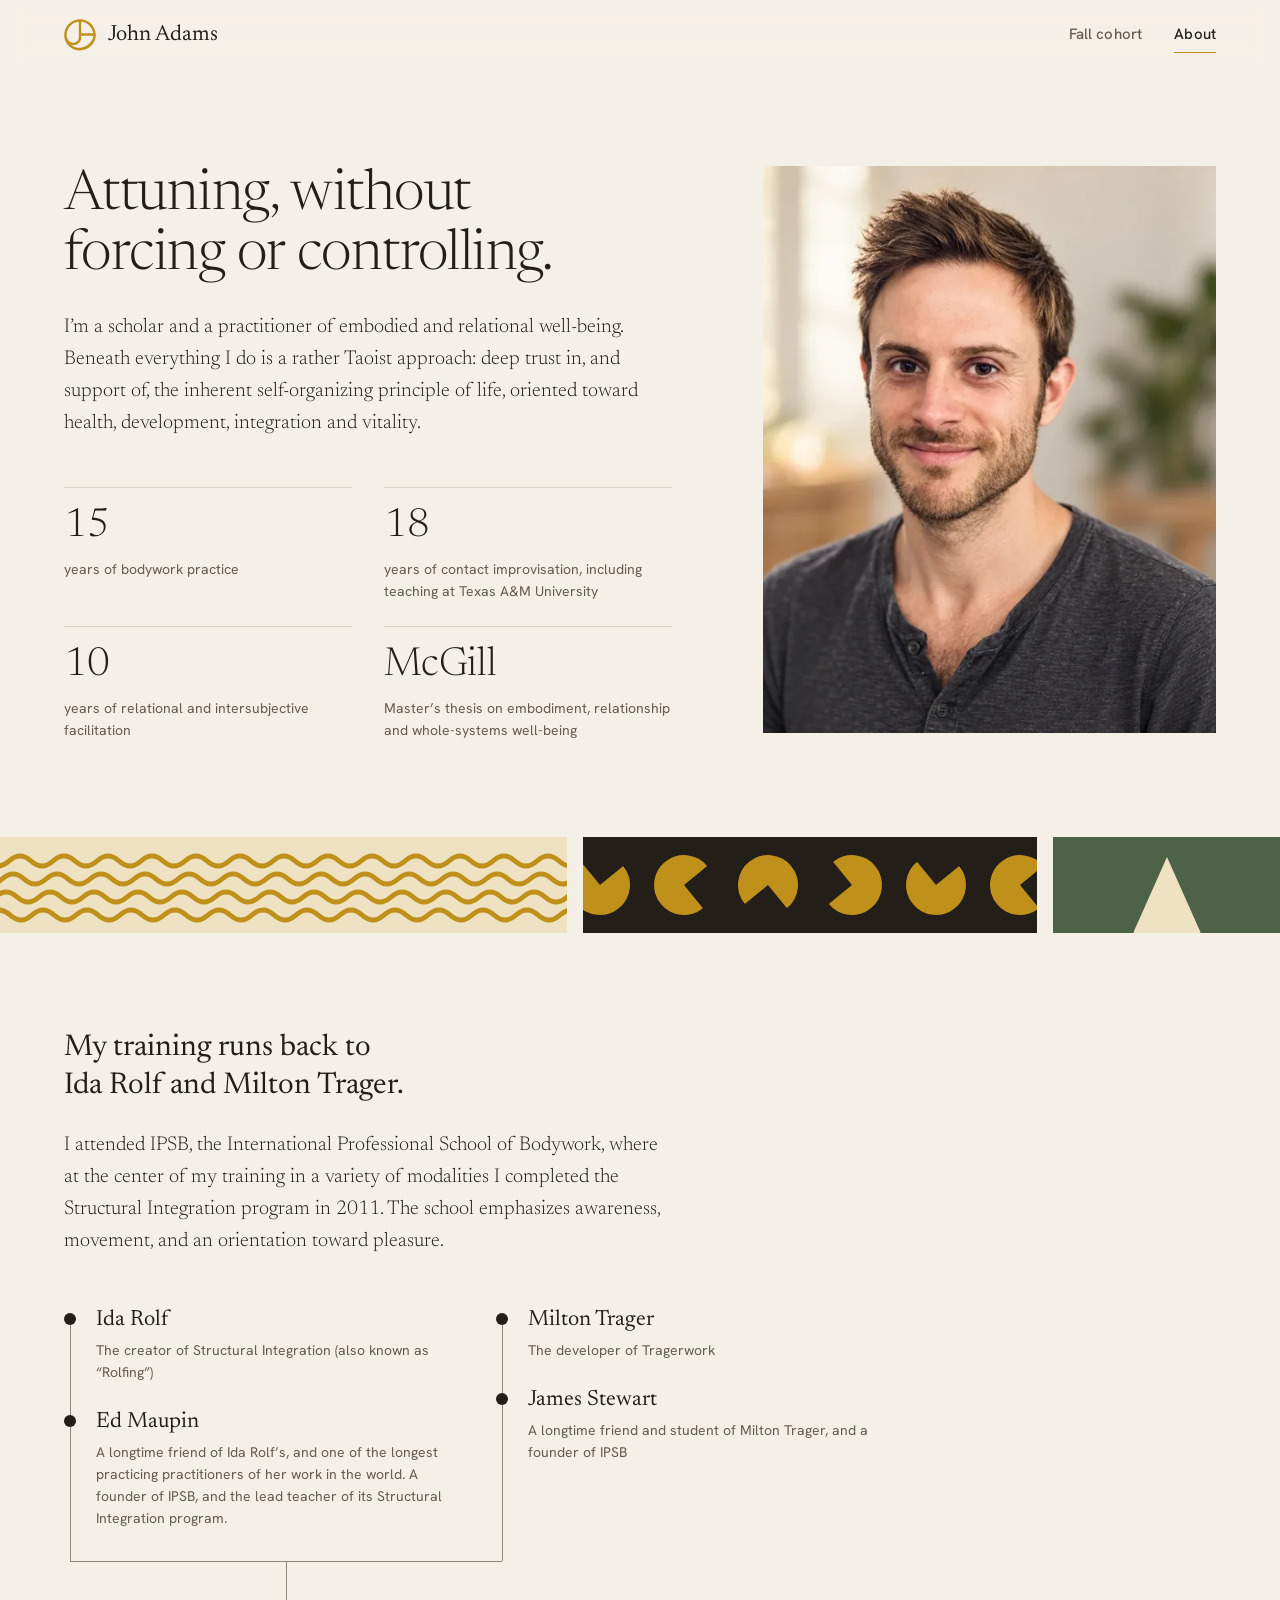
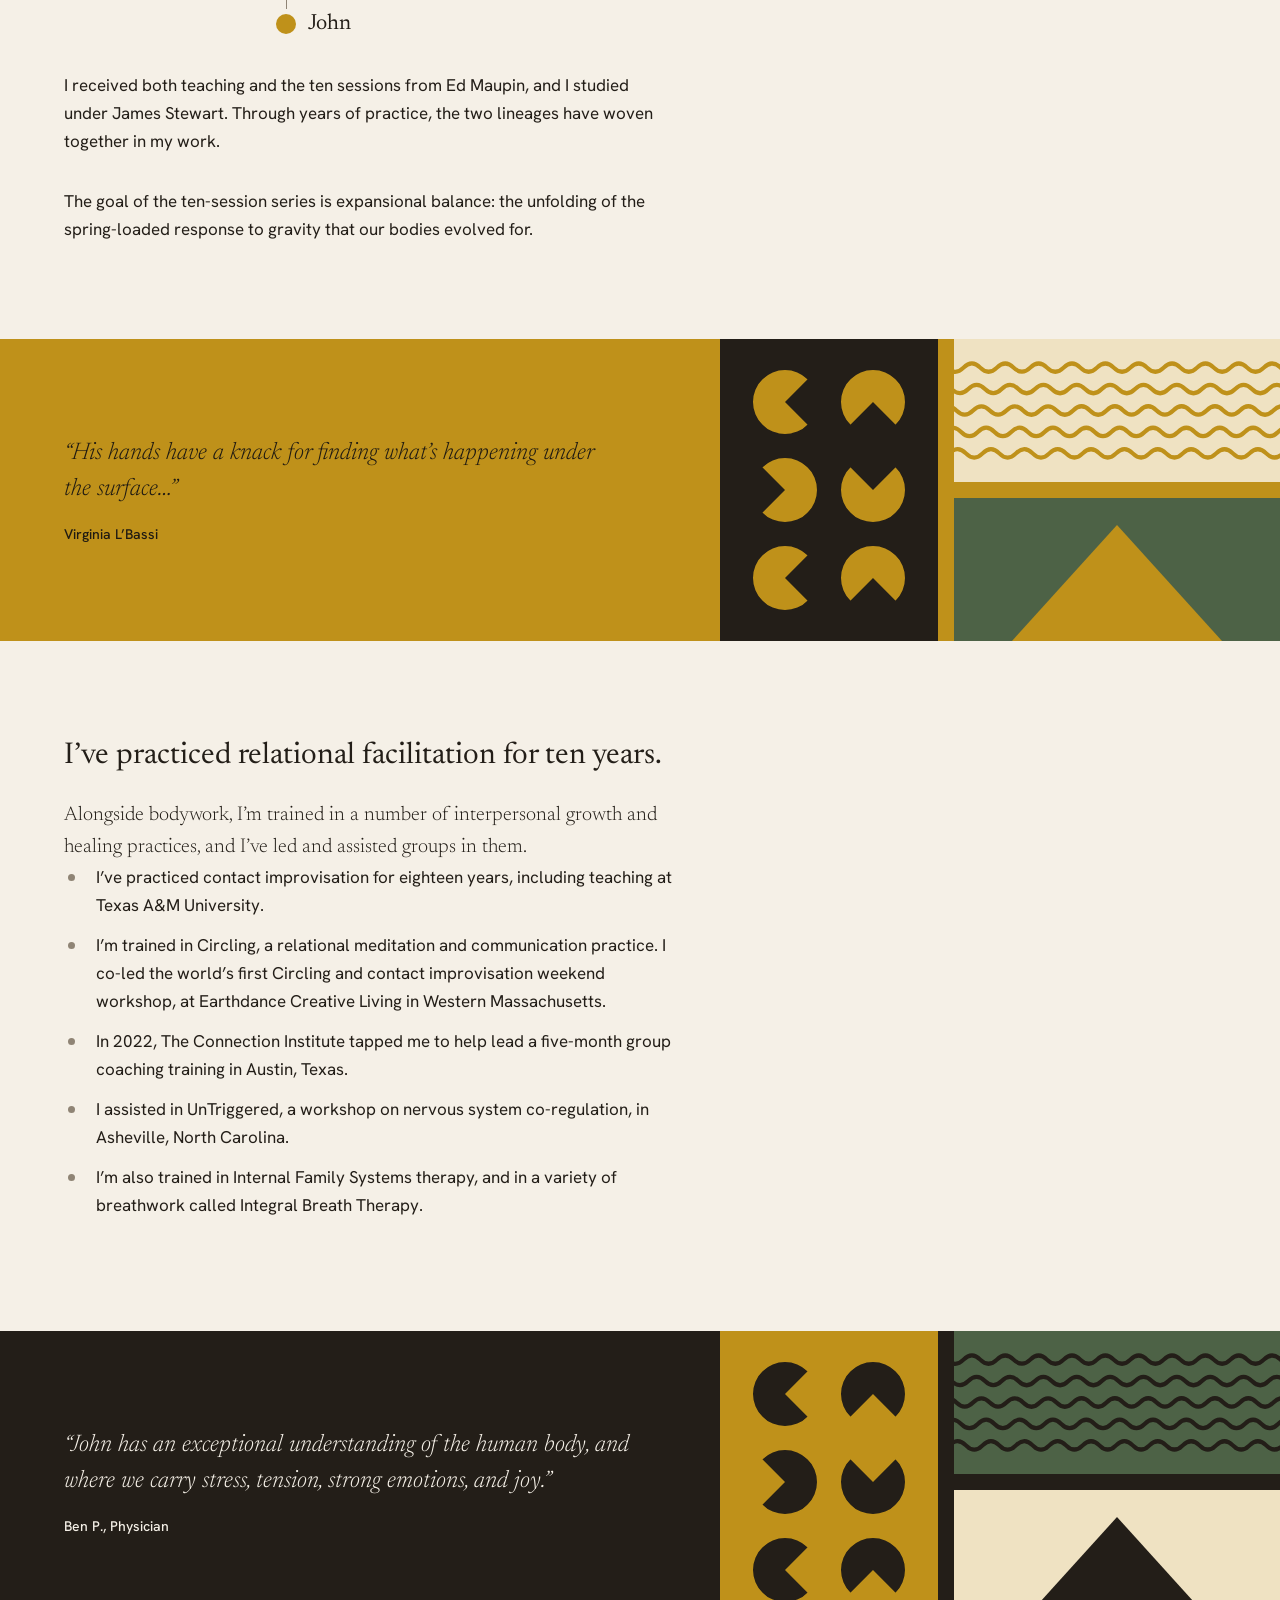
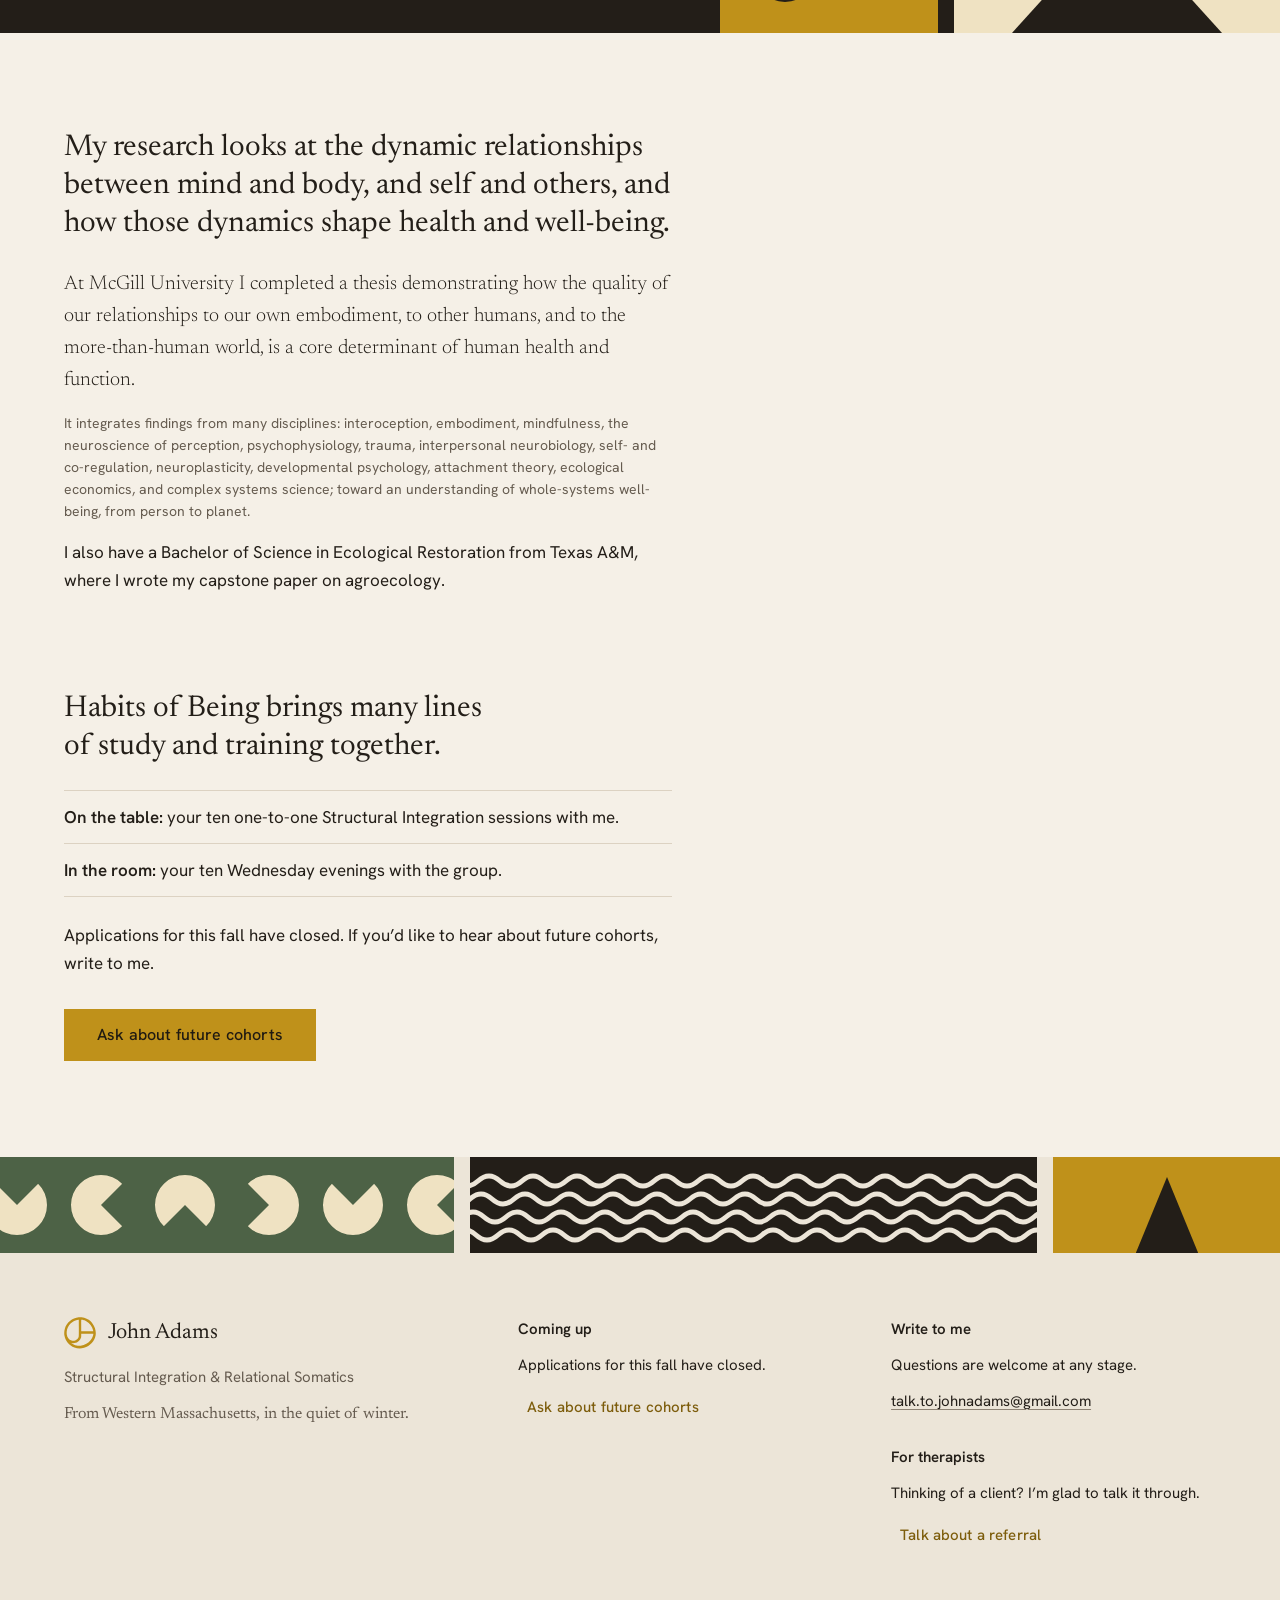
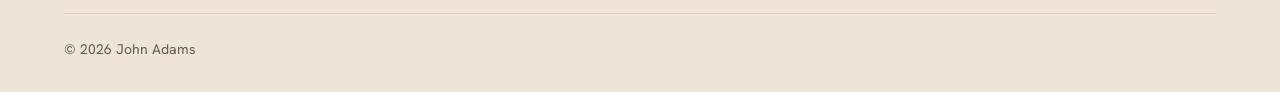
==== commit a6dc51fd: "Update cohort and biography copy and add John's bodywork photo" ====
--- a/about.html
+++ b/about.html
@@ -136,10 +136,10 @@
 <section class="section" id="research">
   <div class="wrap">
     <div class="text flow">
-      <h2>My research looks at how relationship shapes health.</h2>
+      <h2>My research looks at the dynamic relationships between mind and body, and self and others, and how those dynamics shape health and well-being.</h2>
       <p class="lead">At McGill University I completed a thesis demonstrating how the quality of our relationships to our own embodiment, to other humans, and to the more-than-human world, is a core determinant of human health and function.</p>
       <p class="small muted">It integrates findings from many disciplines: interoception, embodiment, mindfulness, the neuroscience of perception, psychophysiology, trauma, interpersonal neurobiology, self- and co-regulation, neuroplasticity, developmental psychology, attachment theory, ecological economics, and complex systems science; toward an understanding of whole-systems well-being, from person to planet.</p>
-      <p>I also have a Bachelor of Science in Ecological Restoration from Texas A&amp;M.</p>
+      <p>I also have a Bachelor of Science in Ecological Restoration from Texas A&amp;M, where I wrote my capstone paper on agroecology.</p>
     </div>
   </div>
 </section>
@@ -147,7 +147,7 @@
 <section class="section next-step">
   <div class="wrap">
     <div class="section-head flow">
-      <h2>Habits of Being brings both halves of my work together.</h2>
+      <h2>Habits of Being brings many lines of study and training together.</h2>
       <ul class="rows">
         <li><strong>On the table:</strong> your ten one-to-one Structural Integration sessions with me.</li>
         <li><strong>In the room:</strong> your ten Wednesday evenings with the group.</li>
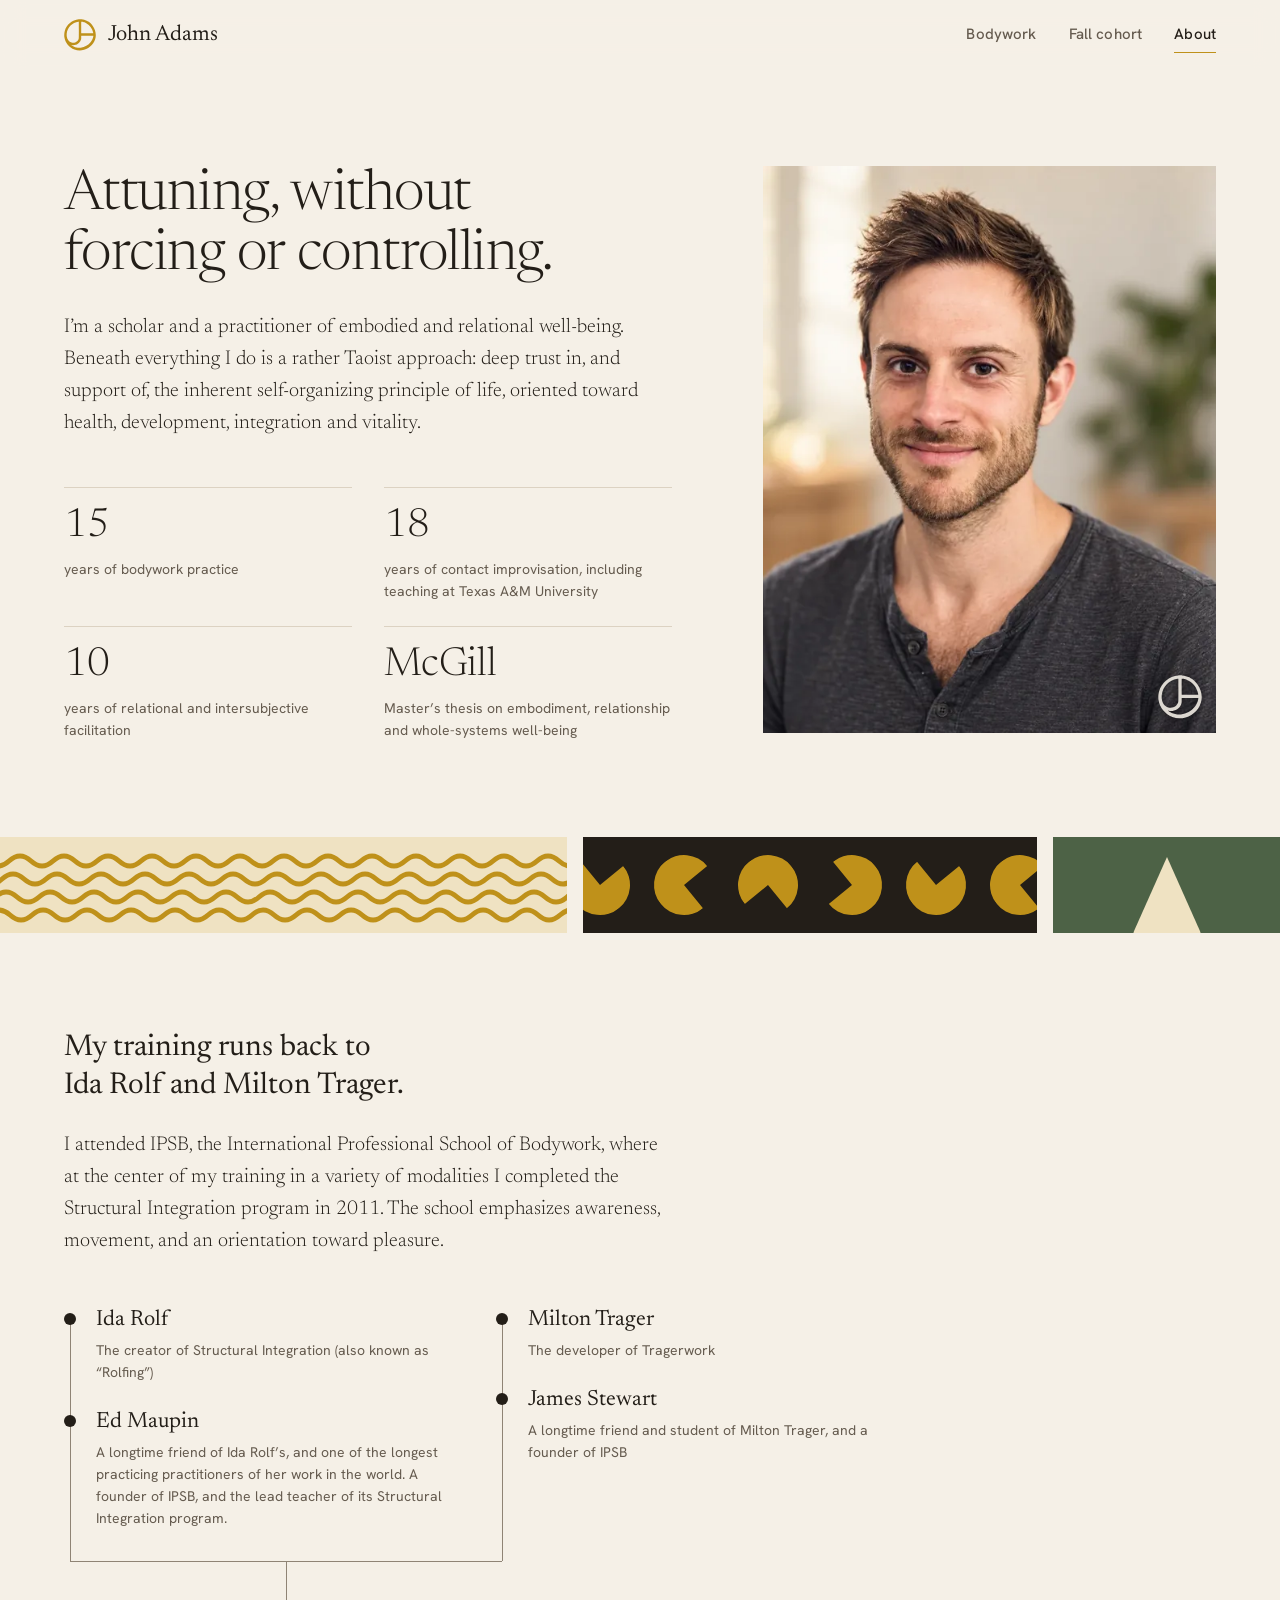
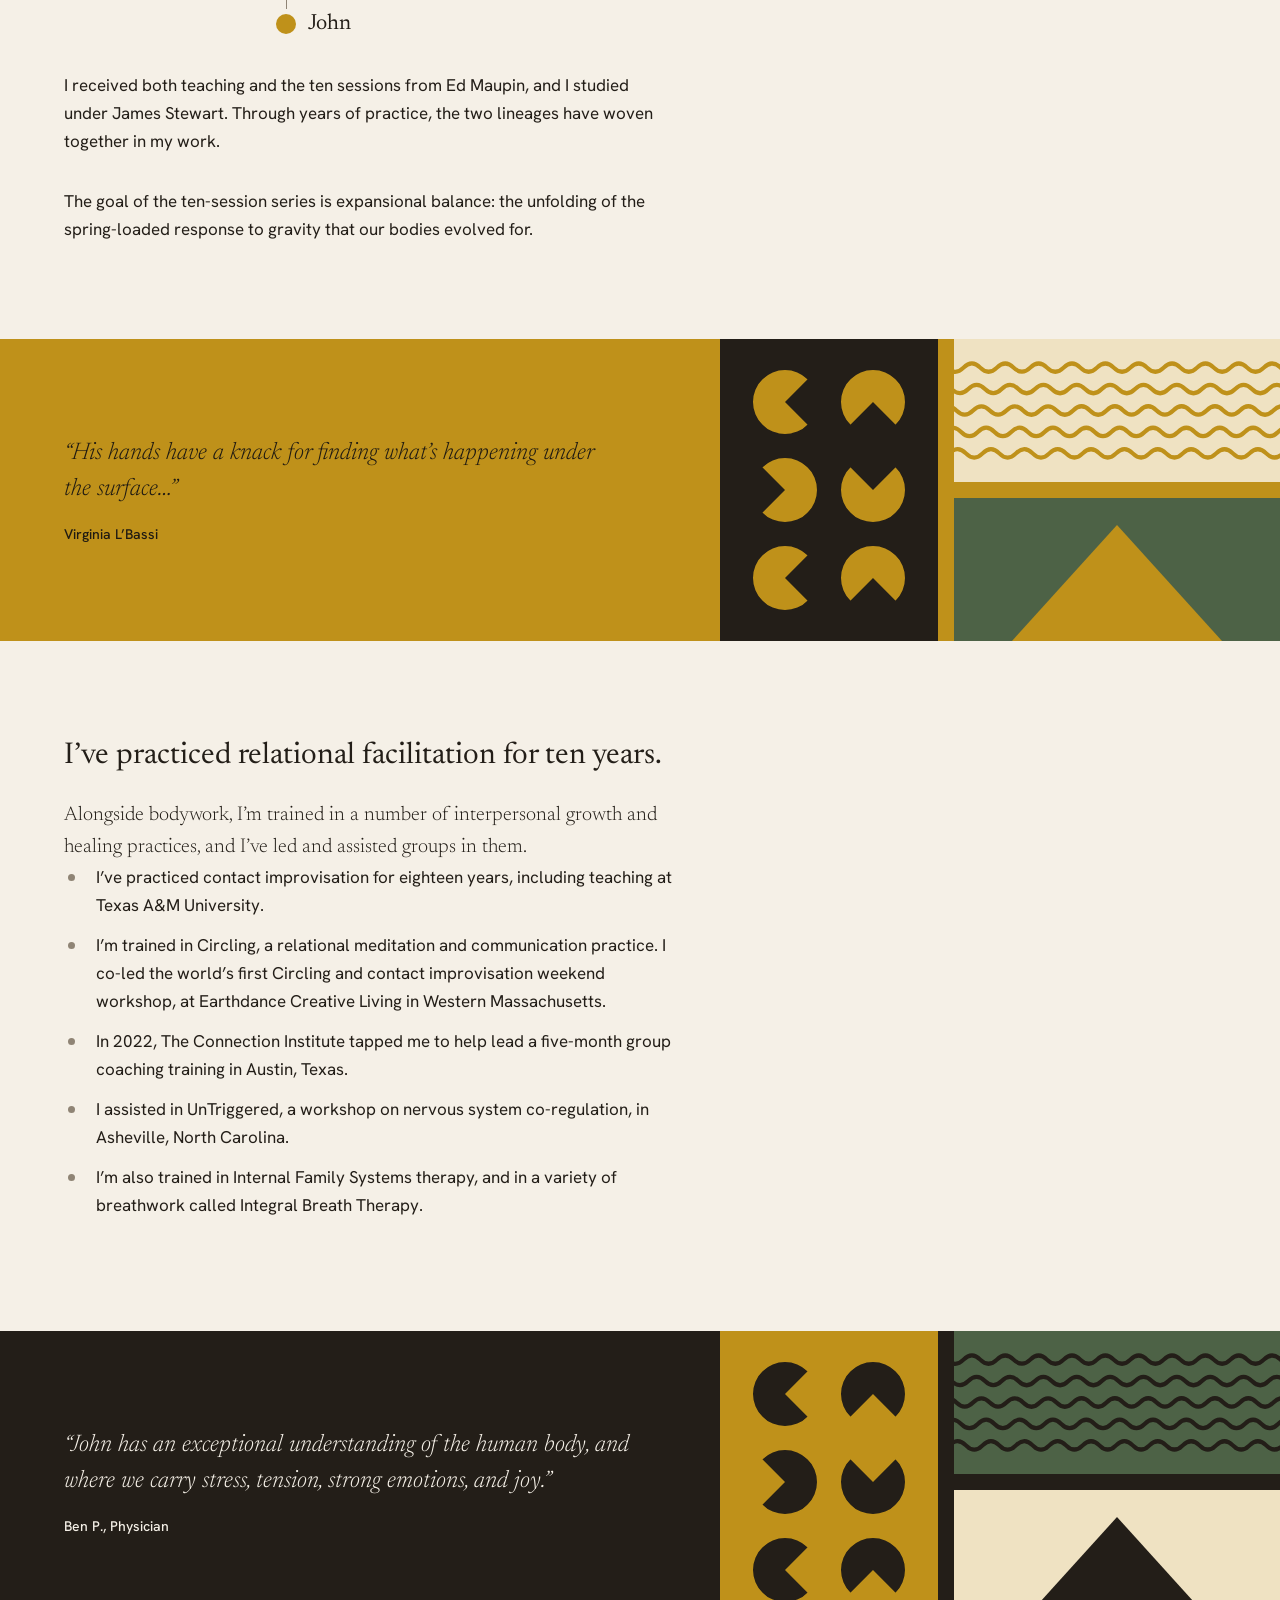
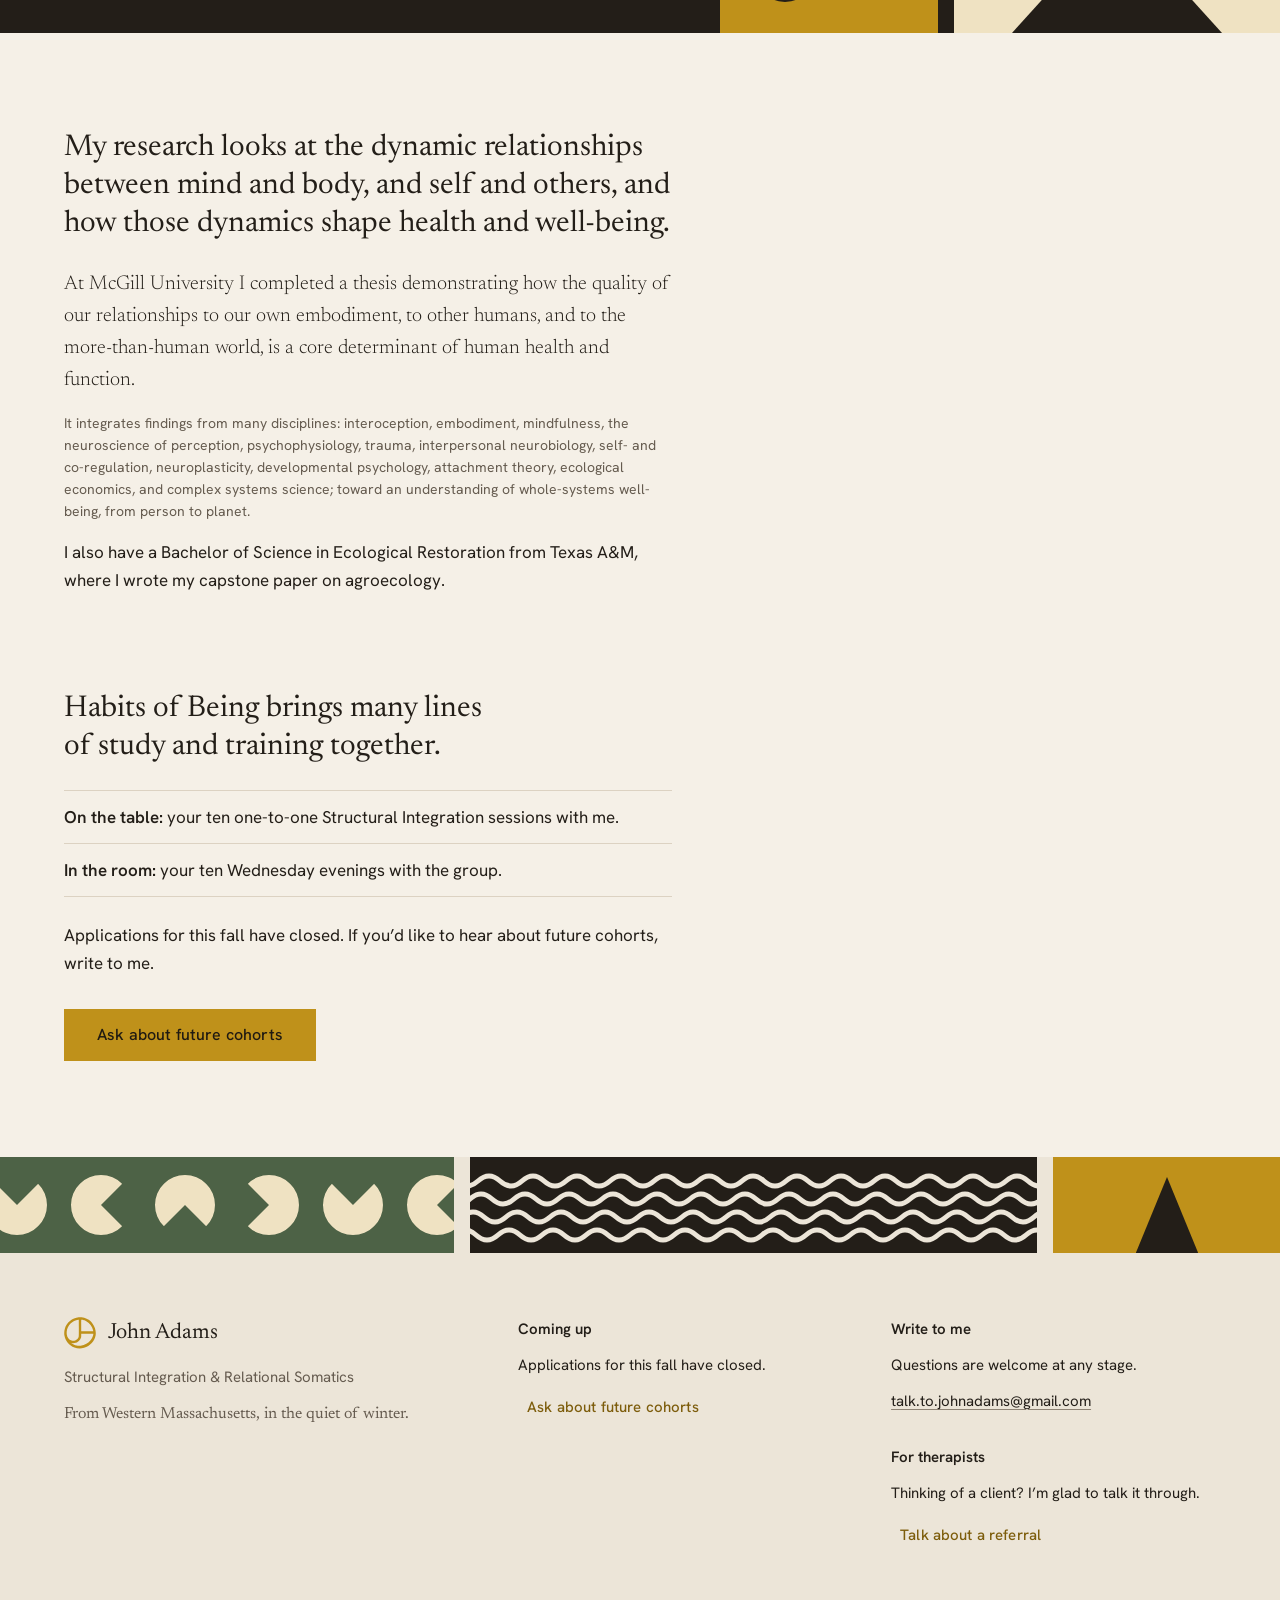
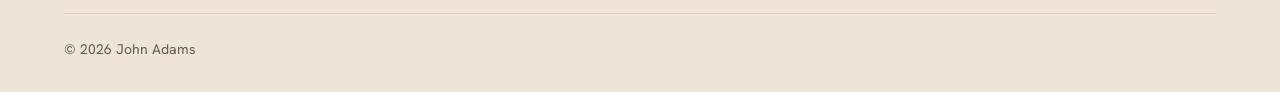
==== commit ba1d2968: "Add Bodywork page, refresh photography, and move cohort dates one week" ====
--- a/about.html
+++ b/about.html
@@ -38,11 +38,12 @@
       <span class="brand-name">John Adams</span>
     </a>
     <nav class="site-nav" aria-label="Main">
+      <a href="bodywork.html">Bodywork</a>
       <a href="habits-of-being.html">Fall cohort</a>
       <a href="taster.html" data-until="2026-09-29T20:30:00-04:00">Taster evening</a>
       <a href="about.html" aria-current="page">About</a>
     </nav>
-    <a class="btn btn-secondary btn-sm nav-apply" href="apply.html" data-until="2026-10-15T00:00:00-04:00">Apply to join</a>
+    <a class="btn btn-secondary btn-sm nav-apply" href="apply.html" data-until="2026-10-22T00:00:00-04:00">Apply to join</a>
   </div>
 </header>
 
@@ -60,8 +61,7 @@
         <li><span class="num">McGill</span><span class="label">Master’s thesis on embodiment, relationship and whole-systems well-being</span></li>
       </ul>
     </div>
-    <figure class="photo photo-45">
-      <img src="images/john-portrait.webp" srcset="images/john-portrait-561.webp 561w, images/john-portrait.webp 1122w" sizes="(min-width: 60rem) 30rem, 100vw" width="1122" height="1402" alt="John Adams, smiling, in a charcoal henley, in a softly lit room." fetchpriority="high" decoding="async">
+    <figure class="photo photo-45"><div class="photo-frame"><img src="images/john-portrait.webp" srcset="images/john-portrait-561.webp 561w, images/john-portrait.webp 1122w" sizes="(min-width: 60rem) 30rem, 100vw" width="1122" height="1402" alt="John Adams, smiling, in a charcoal henley, in a softly lit room." fetchpriority="high" decoding="async"><svg class="photo-mark" aria-hidden="true"><use href="#mark"/></svg></div>
     </figure>
   </div>
   <div class="brand-motion brand-strip" data-drift aria-hidden="true"><div class="bm bm-lines"><svg viewBox="0 0 1400 96" preserveAspectRatio="xMinYMid slice" focusable="false"><path class="v1" d="M-160 24 q11 -10 22 0 t22 0 t22 0 t22 0 t22 0 t22 0 t22 0 t22 0 t22 0 t22 0 t22 0 t22 0 t22 0 t22 0 t22 0 t22 0 t22 0 t22 0 t22 0 t22 0 t22 0 t22 0 t22 0 t22 0 t22 0 t22 0 t22 0 t22 0 t22 0 t22 0 t22 0 t22 0 t22 0 t22 0 t22 0 t22 0 t22 0 t22 0 t22 0 t22 0 t22 0 t22 0 t22 0 t22 0 t22 0 t22 0 t22 0 t22 0 t22 0 t22 0 t22 0 t22 0 t22 0 t22 0 t22 0 t22 0 t22 0 t22 0 t22 0 t22 0 t22 0 t22 0 t22 0 t22 0 t22 0 t22 0 t22 0 t22 0 t22 0 t22 0 t22 0 t22 0 t22 0 t22 0 t22 0 t22 0 t22 0 t22 0 t22 0 t22 0 t22 0"/><path class="v2" d="M-160 42 q11 -10 22 0 t22 0 t22 0 t22 0 t22 0 t22 0 t22 0 t22 0 t22 0 t22 0 t22 0 t22 0 t22 0 t22 0 t22 0 t22 0 t22 0 t22 0 t22 0 t22 0 t22 0 t22 0 t22 0 t22 0 t22 0 t22 0 t22 0 t22 0 t22 0 t22 0 t22 0 t22 0 t22 0 t22 0 t22 0 t22 0 t22 0 t22 0 t22 0 t22 0 t22 0 t22 0 t22 0 t22 0 t22 0 t22 0 t22 0 t22 0 t22 0 t22 0 t22 0 t22 0 t22 0 t22 0 t22 0 t22 0 t22 0 t22 0 t22 0 t22 0 t22 0 t22 0 t22 0 t22 0 t22 0 t22 0 t22 0 t22 0 t22 0 t22 0 t22 0 t22 0 t22 0 t22 0 t22 0 t22 0 t22 0 t22 0 t22 0 t22 0 t22 0"/><path class="v3" d="M-160 60 q11 -10 22 0 t22 0 t22 0 t22 0 t22 0 t22 0 t22 0 t22 0 t22 0 t22 0 t22 0 t22 0 t22 0 t22 0 t22 0 t22 0 t22 0 t22 0 t22 0 t22 0 t22 0 t22 0 t22 0 t22 0 t22 0 t22 0 t22 0 t22 0 t22 0 t22 0 t22 0 t22 0 t22 0 t22 0 t22 0 t22 0 t22 0 t22 0 t22 0 t22 0 t22 0 t22 0 t22 0 t22 0 t22 0 t22 0 t22 0 t22 0 t22 0 t22 0 t22 0 t22 0 t22 0 t22 0 t22 0 t22 0 t22 0 t22 0 t22 0 t22 0 t22 0 t22 0 t22 0 t22 0 t22 0 t22 0 t22 0 t22 0 t22 0 t22 0 t22 0 t22 0 t22 0 t22 0 t22 0 t22 0 t22 0 t22 0 t22 0 t22 0 t22 0"/><path class="v4" d="M-160 78 q11 -10 22 0 t22 0 t22 0 t22 0 t22 0 t22 0 t22 0 t22 0 t22 0 t22 0 t22 0 t22 0 t22 0 t22 0 t22 0 t22 0 t22 0 t22 0 t22 0 t22 0 t22 0 t22 0 t22 0 t22 0 t22 0 t22 0 t22 0 t22 0 t22 0 t22 0 t22 0 t22 0 t22 0 t22 0 t22 0 t22 0 t22 0 t22 0 t22 0 t22 0 t22 0 t22 0 t22 0 t22 0 t22 0 t22 0 t22 0 t22 0 t22 0 t22 0 t22 0 t22 0 t22 0 t22 0 t22 0 t22 0 t22 0 t22 0 t22 0 t22 0 t22 0 t22 0 t22 0 t22 0 t22 0 t22 0 t22 0 t22 0 t22 0 t22 0 t22 0 t22 0 t22 0 t22 0 t22 0 t22 0 t22 0 t22 0 t22 0 t22 0 t22 0"/></svg></div><div class="bm bm-circles"><div class="tq-row"><svg class="tq" viewBox="-50 -50 100 100" focusable="false"><path d="M0 0 L50 0 A50 50 0 1 1 0 -50 Z"/></svg><svg class="tq" viewBox="-50 -50 100 100" focusable="false"><path d="M0 0 L50 0 A50 50 0 1 1 0 -50 Z"/></svg><svg class="tq" viewBox="-50 -50 100 100" focusable="false"><path d="M0 0 L50 0 A50 50 0 1 1 0 -50 Z"/></svg><svg class="tq" viewBox="-50 -50 100 100" focusable="false"><path d="M0 0 L50 0 A50 50 0 1 1 0 -50 Z"/></svg><svg class="tq" viewBox="-50 -50 100 100" focusable="false"><path d="M0 0 L50 0 A50 50 0 1 1 0 -50 Z"/></svg><svg class="tq" viewBox="-50 -50 100 100" focusable="false"><path d="M0 0 L50 0 A50 50 0 1 1 0 -50 Z"/></svg><svg class="tq" viewBox="-50 -50 100 100" focusable="false"><path d="M0 0 L50 0 A50 50 0 1 1 0 -50 Z"/></svg><svg class="tq" viewBox="-50 -50 100 100" focusable="false"><path d="M0 0 L50 0 A50 50 0 1 1 0 -50 Z"/></svg><svg class="tq" viewBox="-50 -50 100 100" focusable="false"><path d="M0 0 L50 0 A50 50 0 1 1 0 -50 Z"/></svg><svg class="tq" viewBox="-50 -50 100 100" focusable="false"><path d="M0 0 L50 0 A50 50 0 1 1 0 -50 Z"/></svg><svg class="tq" viewBox="-50 -50 100 100" focusable="false"><path d="M0 0 L50 0 A50 50 0 1 1 0 -50 Z"/></svg><svg class="tq" viewBox="-50 -50 100 100" focusable="false"><path d="M0 0 L50 0 A50 50 0 1 1 0 -50 Z"/></svg><svg class="tq" viewBox="-50 -50 100 100" focusable="false"><path d="M0 0 L50 0 A50 50 0 1 1 0 -50 Z"/></svg><svg class="tq" viewBox="-50 -50 100 100" focusable="false"><path d="M0 0 L50 0 A50 50 0 1 1 0 -50 Z"/></svg></div></div><div class="bm bm-tri"><div class="tri-shape"></div></div></div>
@@ -152,14 +152,14 @@
         <li><strong>On the table:</strong> your ten one-to-one Structural Integration sessions with me.</li>
         <li><strong>In the room:</strong> your ten Wednesday evenings with the group.</li>
       </ul>
-      <p data-until="2026-10-15T00:00:00-04:00">It starts the week of October 19, in Western Massachusetts. Applications are open through Wednesday, October 14.</p>
-      <p hidden data-from="2026-10-15T00:00:00-04:00">Applications for this fall have closed. If you’d like to hear about future cohorts, write to me.</p>
+      <p data-until="2026-10-22T00:00:00-04:00">It starts the week of October 26, in Western Massachusetts. Applications are open through Wednesday, October 21.</p>
+      <p hidden data-from="2026-10-22T00:00:00-04:00">Applications for this fall have closed. If you’d like to hear about future cohorts, write to me.</p>
     </div>
     <div class="actions">
-      <a class="btn btn-primary btn-lg" href="habits-of-being.html" data-until="2026-10-15T00:00:00-04:00">Explore the fall cohort</a>
-      <a class="btn btn-primary btn-lg" href="mailto:talk.to.johnadams@gmail.com?subject=Future%20cohorts&amp;body=Hi%20John%2C%0D%0A%0D%0AI'd%20like%20to%20hear%20about%20future%20cohorts%20of%20Habits%20of%20Being.%0D%0A" hidden data-from="2026-10-15T00:00:00-04:00">Ask about future cohorts</a>
+      <a class="btn btn-primary btn-lg" href="habits-of-being.html" data-until="2026-10-22T00:00:00-04:00">Explore the fall cohort</a>
+      <a class="btn btn-primary btn-lg" href="mailto:talk.to.johnadams@gmail.com?subject=Future%20cohorts&amp;body=Hi%20John%2C%0D%0A%0D%0AI'd%20like%20to%20hear%20about%20future%20cohorts%20of%20Habits%20of%20Being.%0D%0A" hidden data-from="2026-10-22T00:00:00-04:00">Ask about future cohorts</a>
       <a class="btn btn-quiet" href="taster.html" data-until="2026-09-29T20:30:00-04:00">Meet me in person</a>
-      <a class="btn btn-quiet" href="mailto:talk.to.johnadams@gmail.com?subject=A%20question%20about%20Habits%20of%20Being&amp;body=Hi%20John%2C%0D%0A%0D%0A" hidden data-from="2026-09-29T20:30:00-04:00" data-until="2026-10-15T00:00:00-04:00">Ask me a question</a>
+      <a class="btn btn-quiet" href="mailto:talk.to.johnadams@gmail.com?subject=A%20question%20about%20Habits%20of%20Being&amp;body=Hi%20John%2C%0D%0A%0D%0A" hidden data-from="2026-09-29T20:30:00-04:00" data-until="2026-10-22T00:00:00-04:00">Ask me a question</a>
     </div>
     <p class="actions-note" data-until="2026-09-29T20:30:00-04:00">At the taster evening, Tuesday, September 29, in Northampton.</p>
   </div>
@@ -183,10 +183,10 @@
         <h2 class="footer-heading">Coming up</h2>
         <ul class="coming-up">
           <li data-until="2026-09-29T20:30:00-04:00"><span class="when">Tuesday, September 29</span><a href="taster.html">Taster evening, Northampton</a></li>
-          <li data-until="2026-10-15T00:00:00-04:00"><span class="when">Wednesday, October 14</span><a href="apply.html">Last day to apply</a></li>
-          <li data-until="2026-10-15T00:00:00-04:00"><span class="when">Week of October 19</span><a href="habits-of-being.html">The fall cohort begins</a></li>
+          <li data-until="2026-10-22T00:00:00-04:00"><span class="when">Wednesday, October 21</span><a href="apply.html">Last day to apply</a></li>
+          <li data-until="2026-10-22T00:00:00-04:00"><span class="when">Week of October 26</span><a href="habits-of-being.html">The fall cohort begins</a></li>
         </ul>
-        <div hidden data-from="2026-10-15T00:00:00-04:00">
+        <div hidden data-from="2026-10-22T00:00:00-04:00">
           <p>Applications for this fall have closed.</p>
           <p class="quiet-row"><a class="btn btn-quiet" href="mailto:talk.to.johnadams@gmail.com?subject=Future%20cohorts&amp;body=Hi%20John%2C%0D%0A%0D%0AI'd%20like%20to%20hear%20about%20future%20cohorts%20of%20Habits%20of%20Being.%0D%0A">Ask about future cohorts</a></p>
         </div>
--- a/style.css
+++ b/style.css
@@ -558,3 +558,15 @@
 .featured-testimonial > a { display: inline-block; margin-top: var(--space-4); font-size: 15px; }
 .featured-testimonial-home { max-width: 52rem; }
 @media (min-width: 48rem) { .featured-testimonial { padding: var(--space-6); } .featured-testimonial-home blockquote { font-size: 24px; } }
+
+/* Photo signature and Bodywork page */
+.photo-frame { position: relative; }
+.photo-frame > img { display: block; }
+.photo .photo-mark { position: absolute; right: 14px; bottom: 14px; width: 44px; height: 44px; color: #f5f0e7; opacity: .88; filter: drop-shadow(0 1px 3px #0008); pointer-events: none; }
+.photo-natural img { height: auto; max-height: 660px; object-fit: contain; }
+.photo figcaption { margin-top: 12px; font-family: var(--font-serif); font-style: italic; font-size: 22px; }
+.play-ending { margin-top: var(--space-7); }
+.play-ending .photo { max-width: 48rem; margin-inline: auto; }
+.bodywork-quotes { display: grid; gap: var(--space-6); }
+.bodywork-quotes .featured-testimonial { margin: 0; }
+@media (min-width: 48rem) { .bodywork-quotes { grid-template-columns: 1fr 1fr; } }
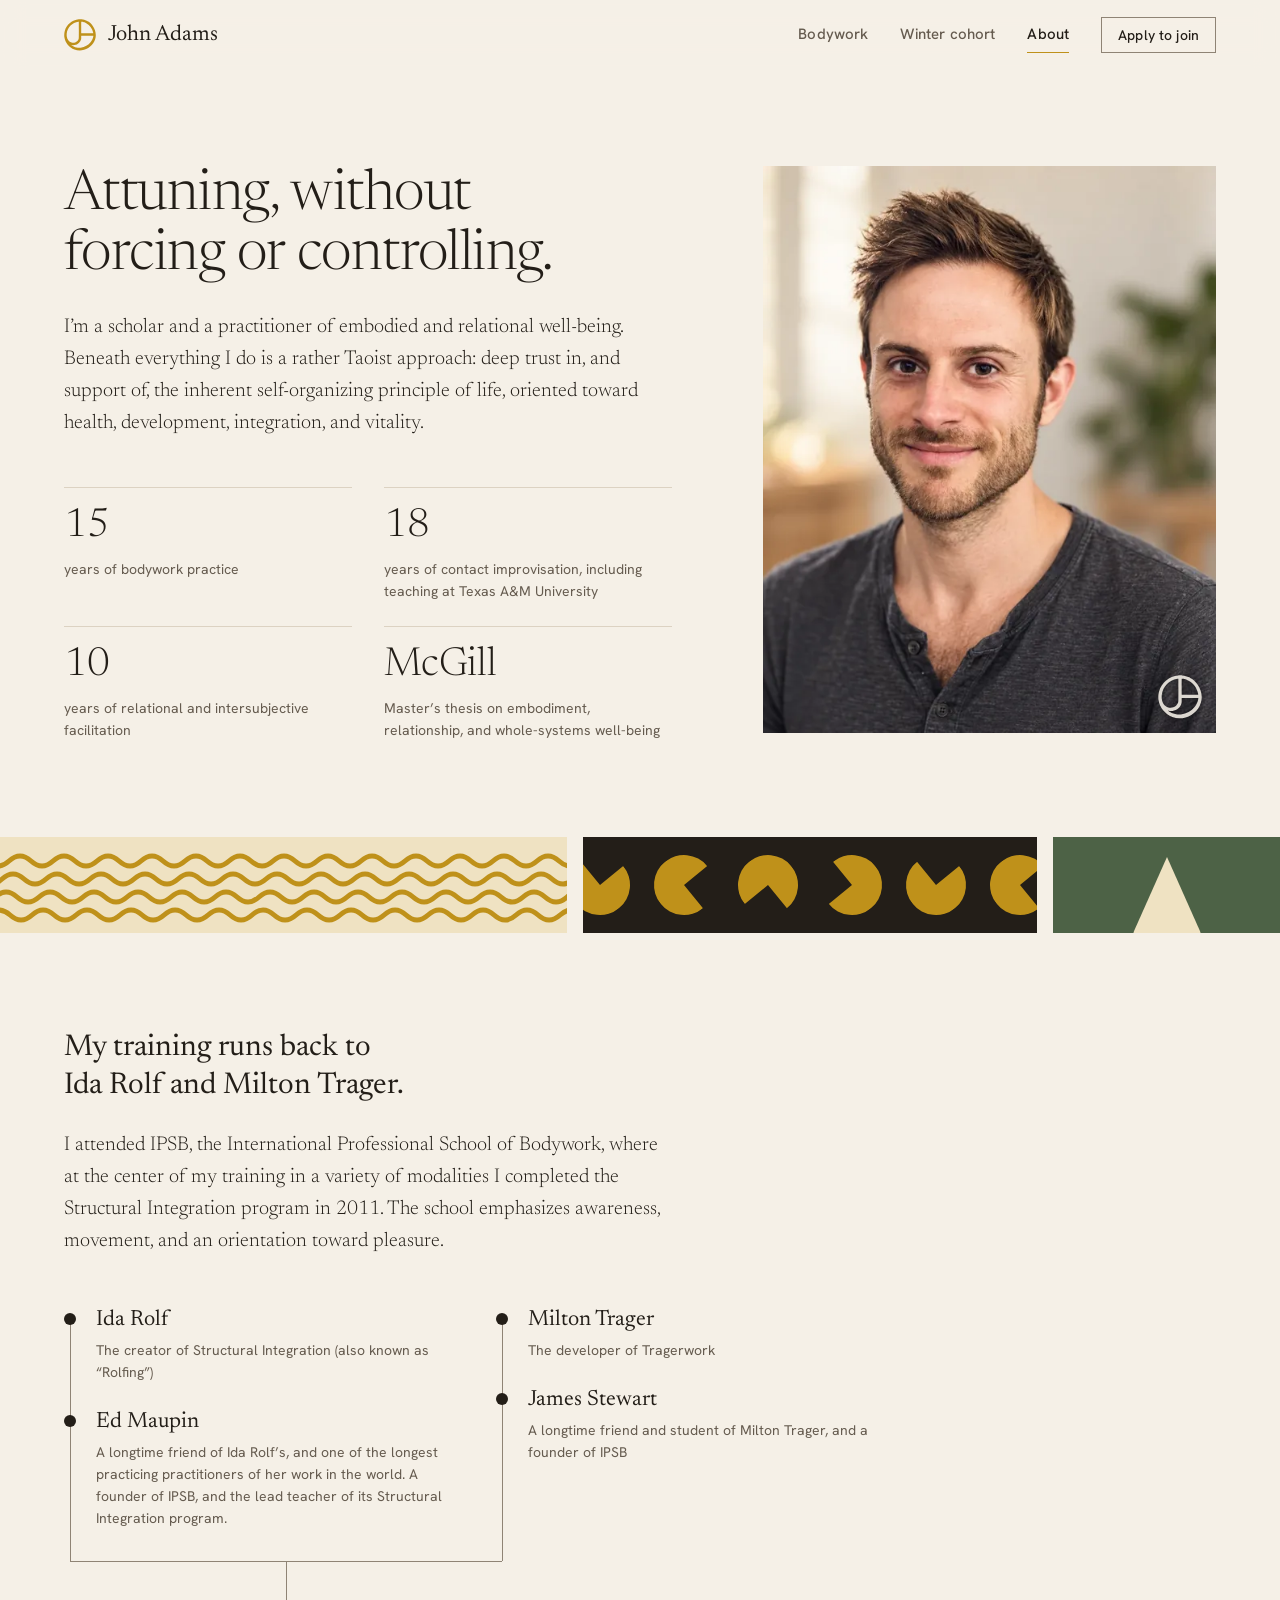
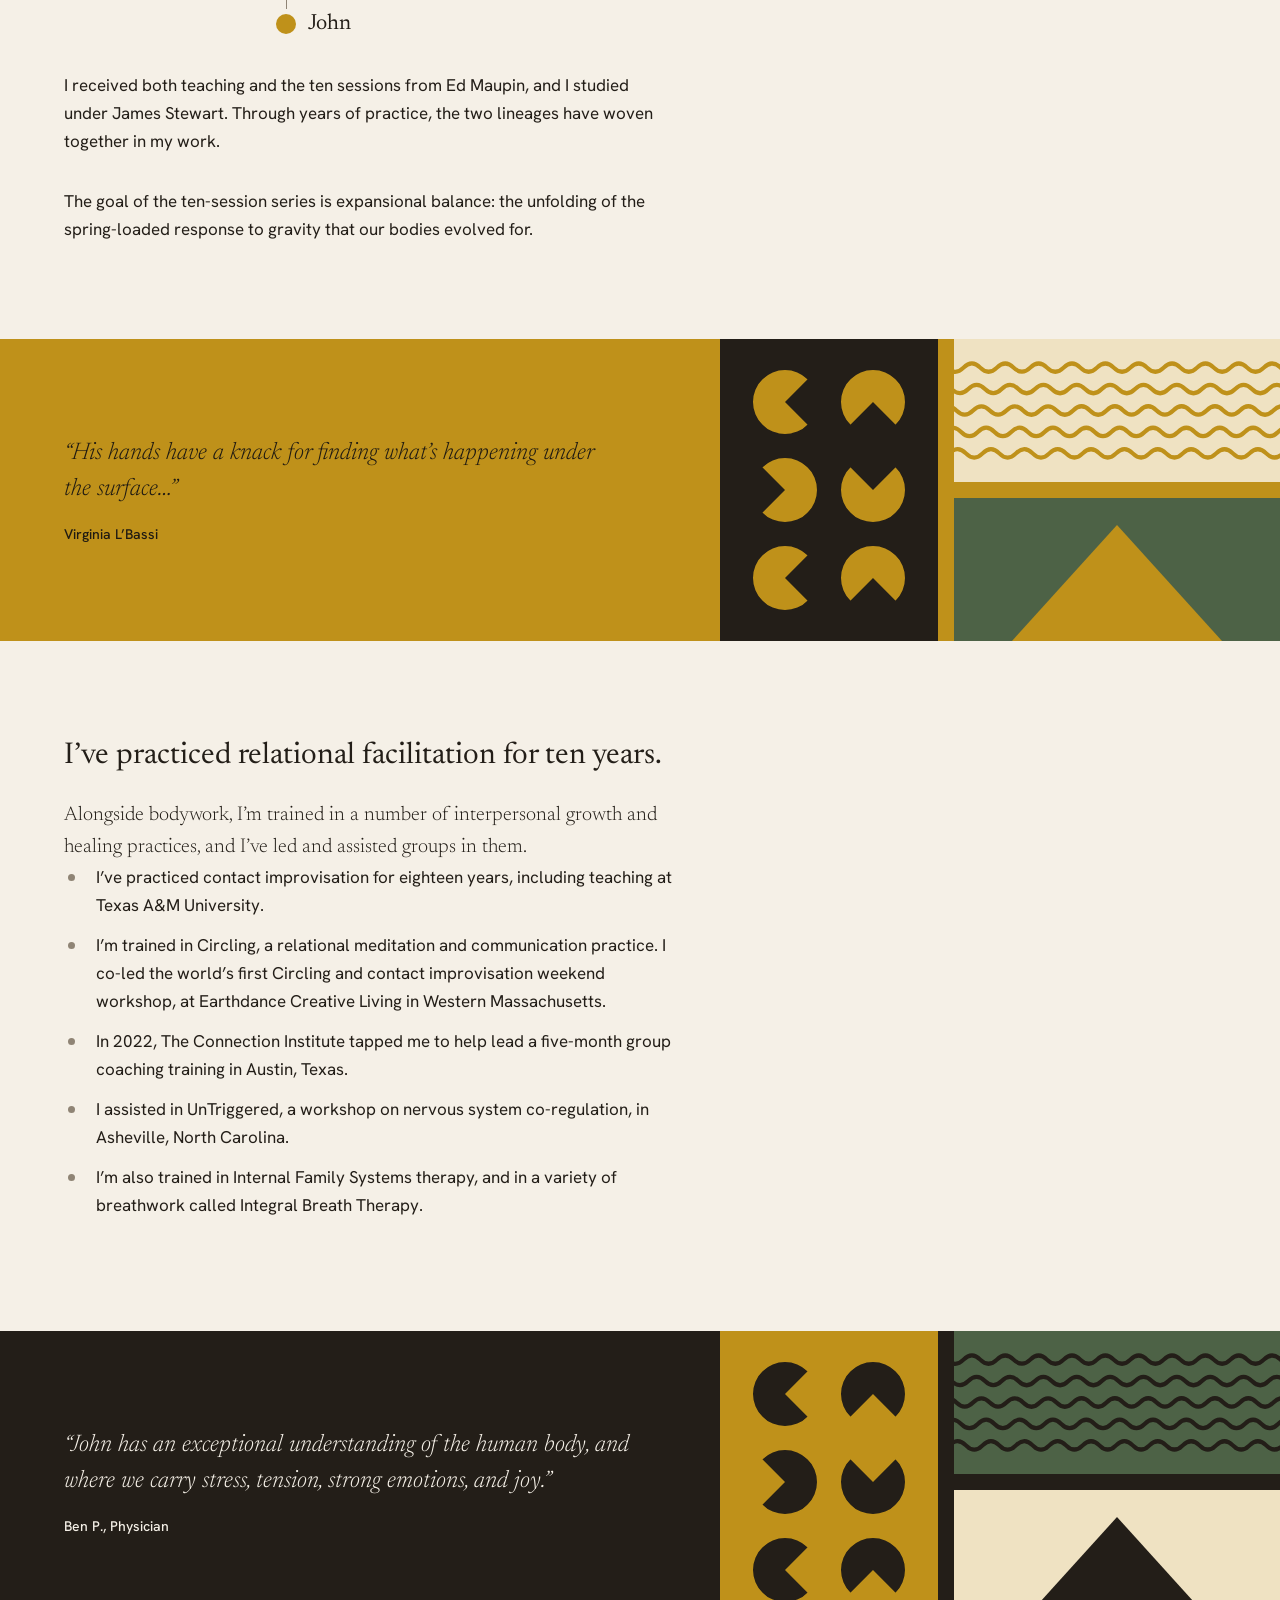
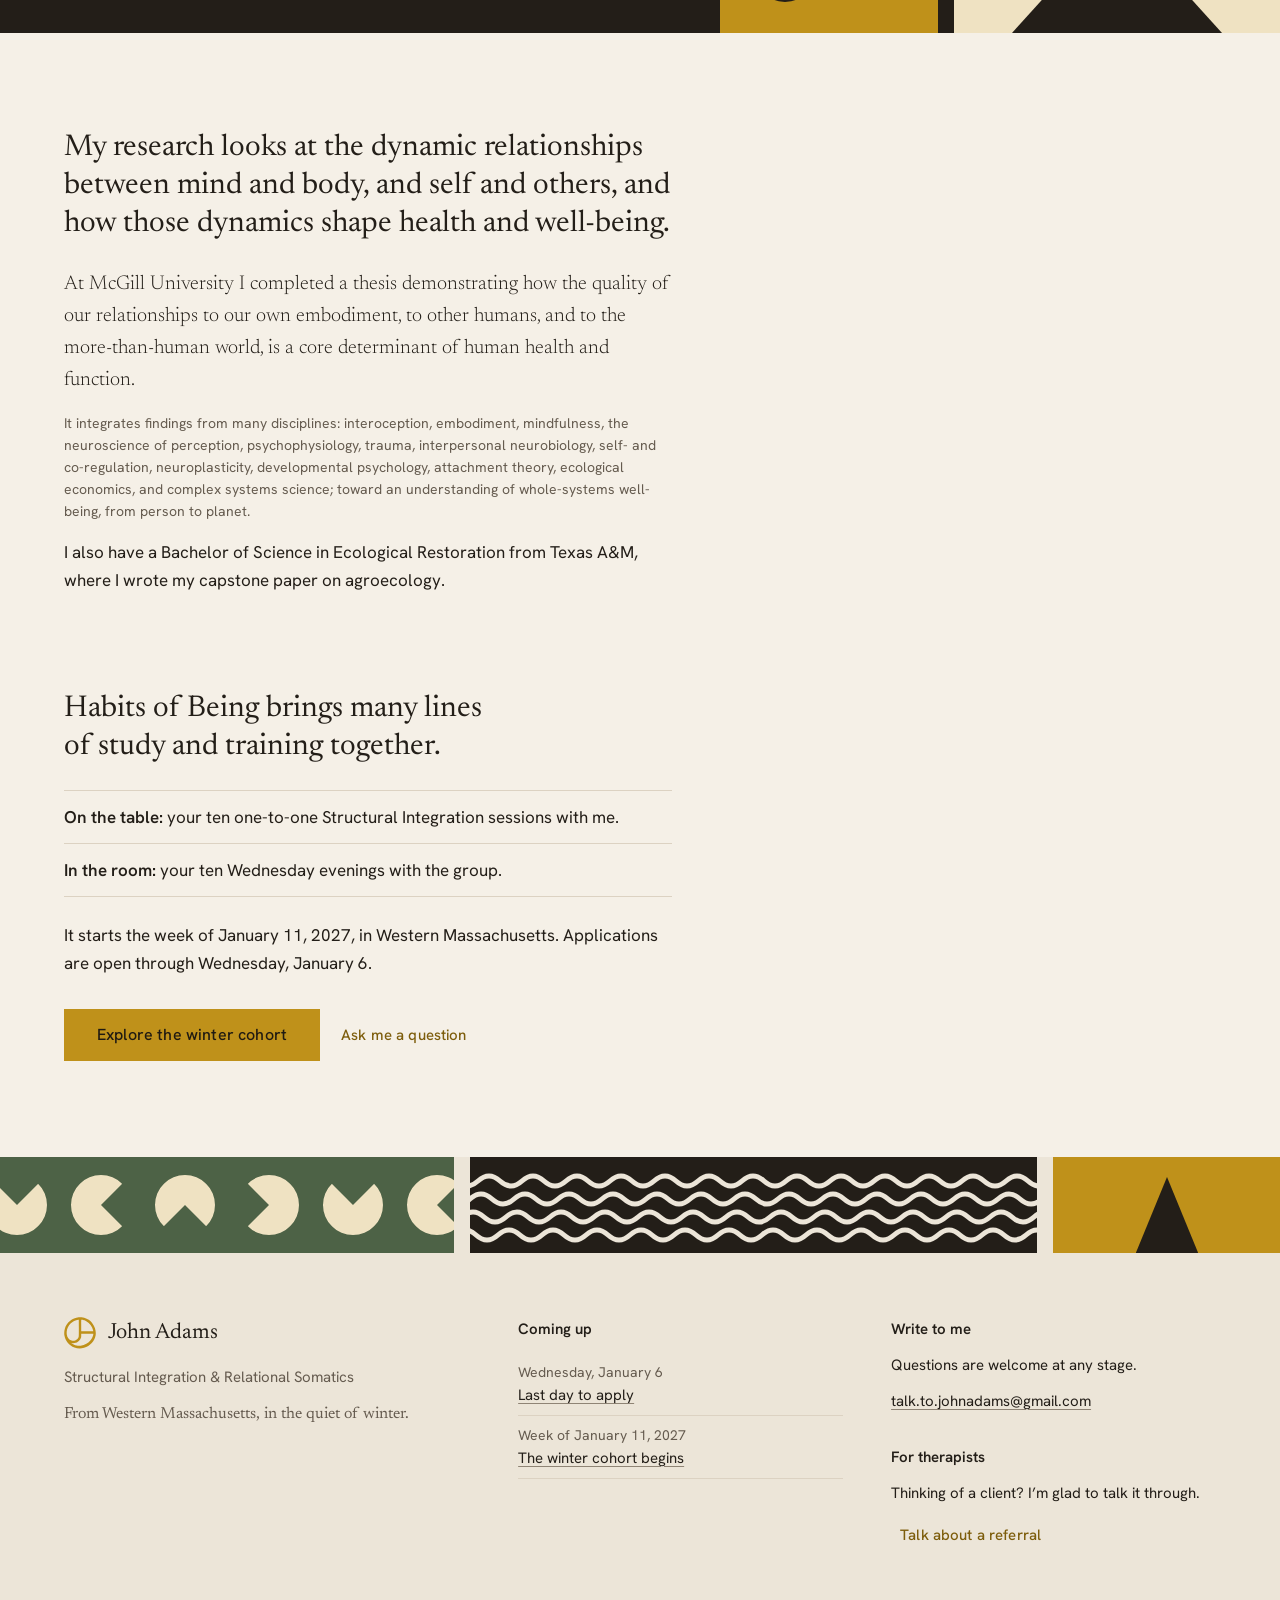
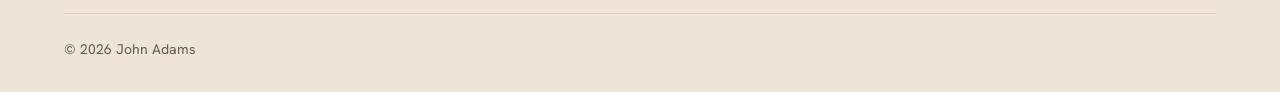
==== commit 61fa3f1e: "Move cohort to winter 2027 and standardize Oxford commas" ====
--- a/about.html
+++ b/about.html
@@ -39,11 +39,11 @@
     </a>
     <nav class="site-nav" aria-label="Main">
       <a href="bodywork.html">Bodywork</a>
-      <a href="habits-of-being.html">Fall cohort</a>
+      <a href="habits-of-being.html">Winter cohort</a>
       <a href="taster.html" data-until="2026-09-29T20:30:00-04:00">Taster evening</a>
       <a href="about.html" aria-current="page">About</a>
     </nav>
-    <a class="btn btn-secondary btn-sm nav-apply" href="apply.html" data-until="2026-10-22T00:00:00-04:00">Apply to join</a>
+    <a class="btn btn-secondary btn-sm nav-apply" href="apply.html" data-until="2027-01-07T00:00:00-05:00">Apply to join</a>
   </div>
 </header>
 
@@ -53,12 +53,12 @@
   <div class="wrap split">
     <div>
       <h1 class="display">Attuning, without forcing or controlling.</h1>
-      <p class="lead">I’m a scholar and a practitioner of embodied and relational well-being. Beneath everything I do is a rather Taoist approach: deep trust in, and support of, the inherent self-organizing principle of life, oriented toward health, development, integration and vitality.</p>
+      <p class="lead">I’m a scholar and a practitioner of embodied and relational well-being. Beneath everything I do is a rather Taoist approach: deep trust in, and support of, the inherent self-organizing principle of life, oriented toward health, development, integration, and vitality.</p>
       <ul class="stats">
         <li><span class="num">15</span><span class="label">years of bodywork practice</span></li>
         <li><span class="num">18</span><span class="label">years of contact improvisation, including teaching at Texas A&amp;M University</span></li>
         <li><span class="num">10</span><span class="label">years of relational and intersubjective facilitation</span></li>
-        <li><span class="num">McGill</span><span class="label">Master’s thesis on embodiment, relationship and whole-systems well-being</span></li>
+        <li><span class="num">McGill</span><span class="label">Master’s thesis on embodiment, relationship, and whole-systems well-being</span></li>
       </ul>
     </div>
     <figure class="photo photo-45"><div class="photo-frame"><img src="images/john-portrait.webp" srcset="images/john-portrait-561.webp 561w, images/john-portrait.webp 1122w" sizes="(min-width: 60rem) 30rem, 100vw" width="1122" height="1402" alt="John Adams, smiling, in a charcoal henley, in a softly lit room." fetchpriority="high" decoding="async"><svg class="photo-mark" aria-hidden="true"><use href="#mark"/></svg></div>
@@ -152,14 +152,14 @@
         <li><strong>On the table:</strong> your ten one-to-one Structural Integration sessions with me.</li>
         <li><strong>In the room:</strong> your ten Wednesday evenings with the group.</li>
       </ul>
-      <p data-until="2026-10-22T00:00:00-04:00">It starts the week of October 26, in Western Massachusetts. Applications are open through Wednesday, October 21.</p>
-      <p hidden data-from="2026-10-22T00:00:00-04:00">Applications for this fall have closed. If you’d like to hear about future cohorts, write to me.</p>
+      <p data-until="2027-01-07T00:00:00-05:00">It starts the week of January 11, 2027, in Western Massachusetts. Applications are open through Wednesday, January 6.</p>
+      <p hidden data-from="2027-01-07T00:00:00-05:00">Applications for this winter have closed. If you’d like to hear about future cohorts, write to me.</p>
     </div>
     <div class="actions">
-      <a class="btn btn-primary btn-lg" href="habits-of-being.html" data-until="2026-10-22T00:00:00-04:00">Explore the fall cohort</a>
-      <a class="btn btn-primary btn-lg" href="mailto:talk.to.johnadams@gmail.com?subject=Future%20cohorts&amp;body=Hi%20John%2C%0D%0A%0D%0AI'd%20like%20to%20hear%20about%20future%20cohorts%20of%20Habits%20of%20Being.%0D%0A" hidden data-from="2026-10-22T00:00:00-04:00">Ask about future cohorts</a>
+      <a class="btn btn-primary btn-lg" href="habits-of-being.html" data-until="2027-01-07T00:00:00-05:00">Explore the winter cohort</a>
+      <a class="btn btn-primary btn-lg" href="mailto:talk.to.johnadams@gmail.com?subject=Future%20cohorts&amp;body=Hi%20John%2C%0D%0A%0D%0AI'd%20like%20to%20hear%20about%20future%20cohorts%20of%20Habits%20of%20Being.%0D%0A" hidden data-from="2027-01-07T00:00:00-05:00">Ask about future cohorts</a>
       <a class="btn btn-quiet" href="taster.html" data-until="2026-09-29T20:30:00-04:00">Meet me in person</a>
-      <a class="btn btn-quiet" href="mailto:talk.to.johnadams@gmail.com?subject=A%20question%20about%20Habits%20of%20Being&amp;body=Hi%20John%2C%0D%0A%0D%0A" hidden data-from="2026-09-29T20:30:00-04:00" data-until="2026-10-22T00:00:00-04:00">Ask me a question</a>
+      <a class="btn btn-quiet" href="mailto:talk.to.johnadams@gmail.com?subject=A%20question%20about%20Habits%20of%20Being&amp;body=Hi%20John%2C%0D%0A%0D%0A" hidden data-from="2026-09-29T20:30:00-04:00" data-until="2027-01-07T00:00:00-05:00">Ask me a question</a>
     </div>
     <p class="actions-note" data-until="2026-09-29T20:30:00-04:00">At the taster evening, Tuesday, September 29, in Northampton.</p>
   </div>
@@ -183,11 +183,11 @@
         <h2 class="footer-heading">Coming up</h2>
         <ul class="coming-up">
           <li data-until="2026-09-29T20:30:00-04:00"><span class="when">Tuesday, September 29</span><a href="taster.html">Taster evening, Northampton</a></li>
-          <li data-until="2026-10-22T00:00:00-04:00"><span class="when">Wednesday, October 21</span><a href="apply.html">Last day to apply</a></li>
-          <li data-until="2026-10-22T00:00:00-04:00"><span class="when">Week of October 26</span><a href="habits-of-being.html">The fall cohort begins</a></li>
+          <li data-until="2027-01-07T00:00:00-05:00"><span class="when">Wednesday, January 6</span><a href="apply.html">Last day to apply</a></li>
+          <li data-until="2027-01-07T00:00:00-05:00"><span class="when">Week of January 11, 2027</span><a href="habits-of-being.html">The winter cohort begins</a></li>
         </ul>
-        <div hidden data-from="2026-10-22T00:00:00-04:00">
-          <p>Applications for this fall have closed.</p>
+        <div hidden data-from="2027-01-07T00:00:00-05:00">
+          <p>Applications for this winter have closed.</p>
           <p class="quiet-row"><a class="btn btn-quiet" href="mailto:talk.to.johnadams@gmail.com?subject=Future%20cohorts&amp;body=Hi%20John%2C%0D%0A%0D%0AI'd%20like%20to%20hear%20about%20future%20cohorts%20of%20Habits%20of%20Being.%0D%0A">Ask about future cohorts</a></p>
         </div>
       </div>
--- a/style.css
+++ b/style.css
@@ -570,3 +570,6 @@
 .bodywork-quotes { display: grid; gap: var(--space-6); }
 .bodywork-quotes .featured-testimonial { margin: 0; }
 @media (min-width: 48rem) { .bodywork-quotes { grid-template-columns: 1fr 1fr; } }
+
+/* Keep breathing room at the Bodywork page's background transitions. */
+#bodywork-voices.section, #sessions.section { padding-top: var(--section-gap); }
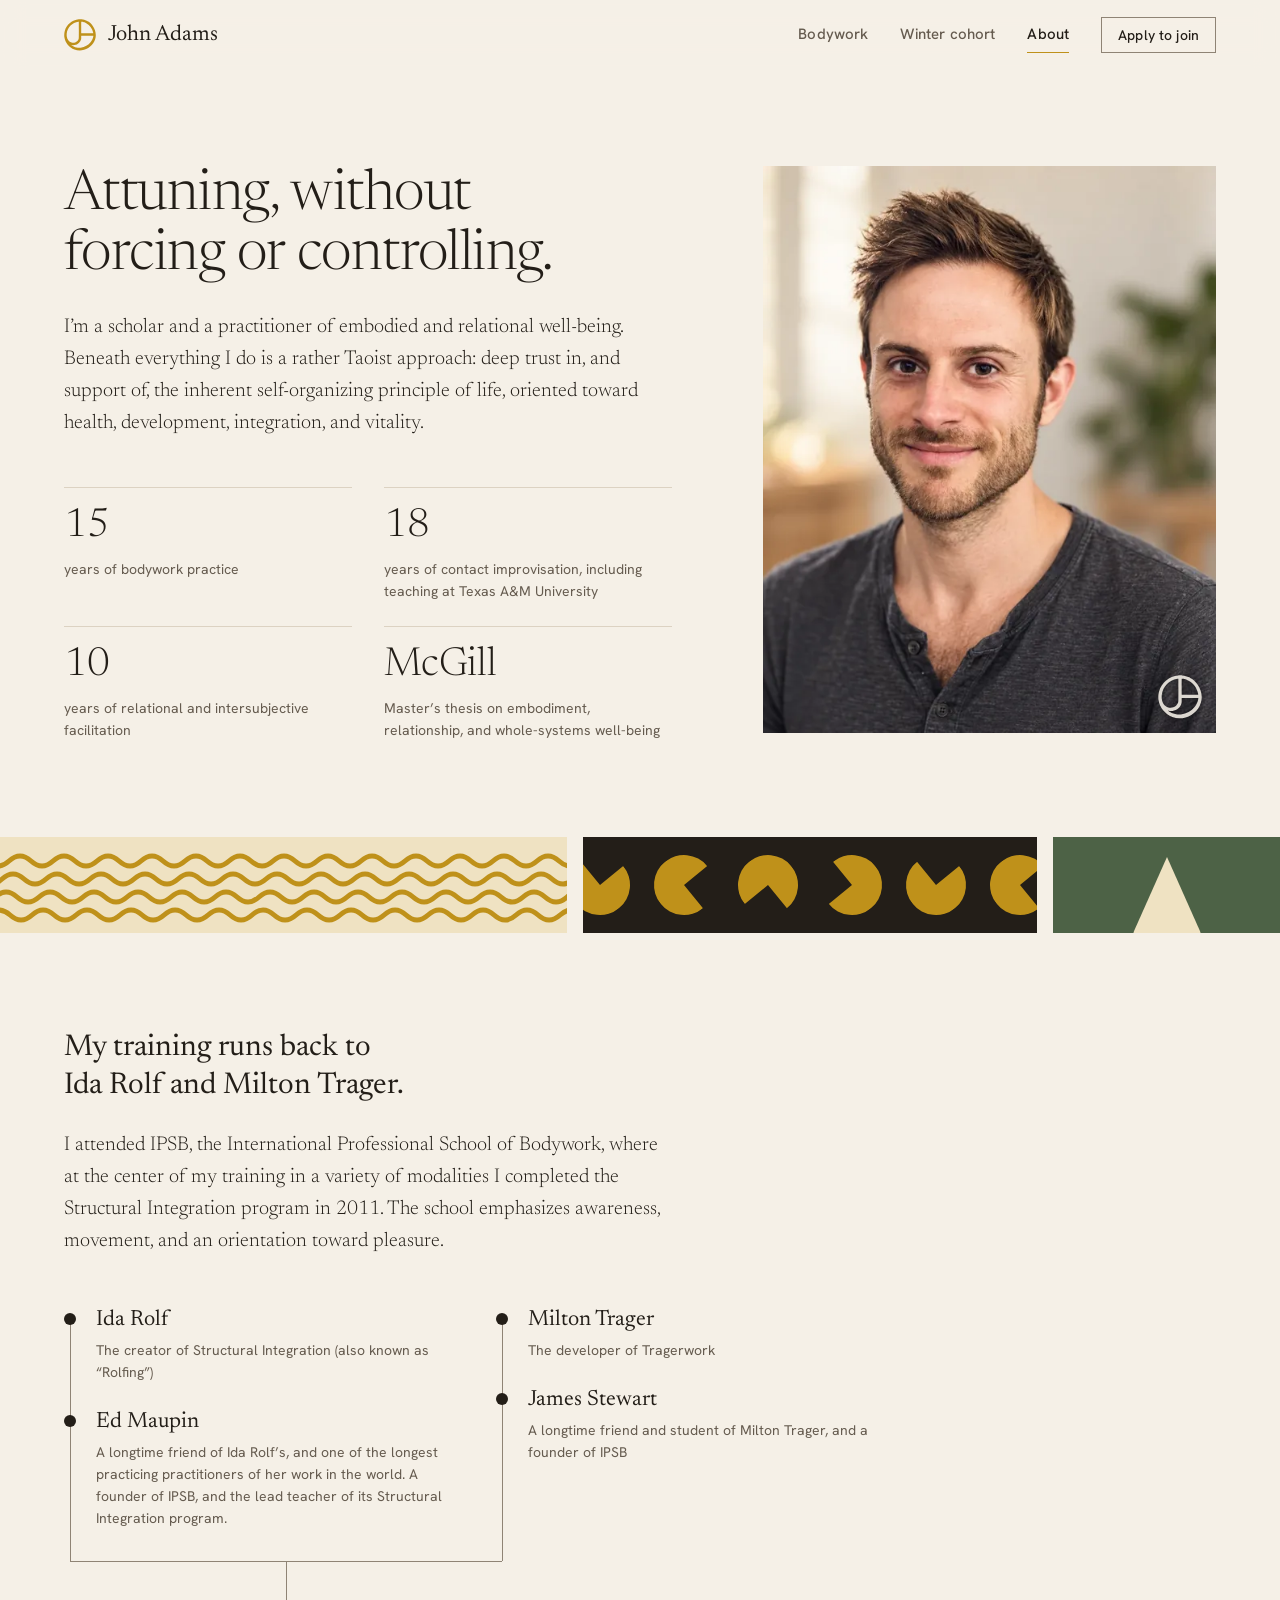
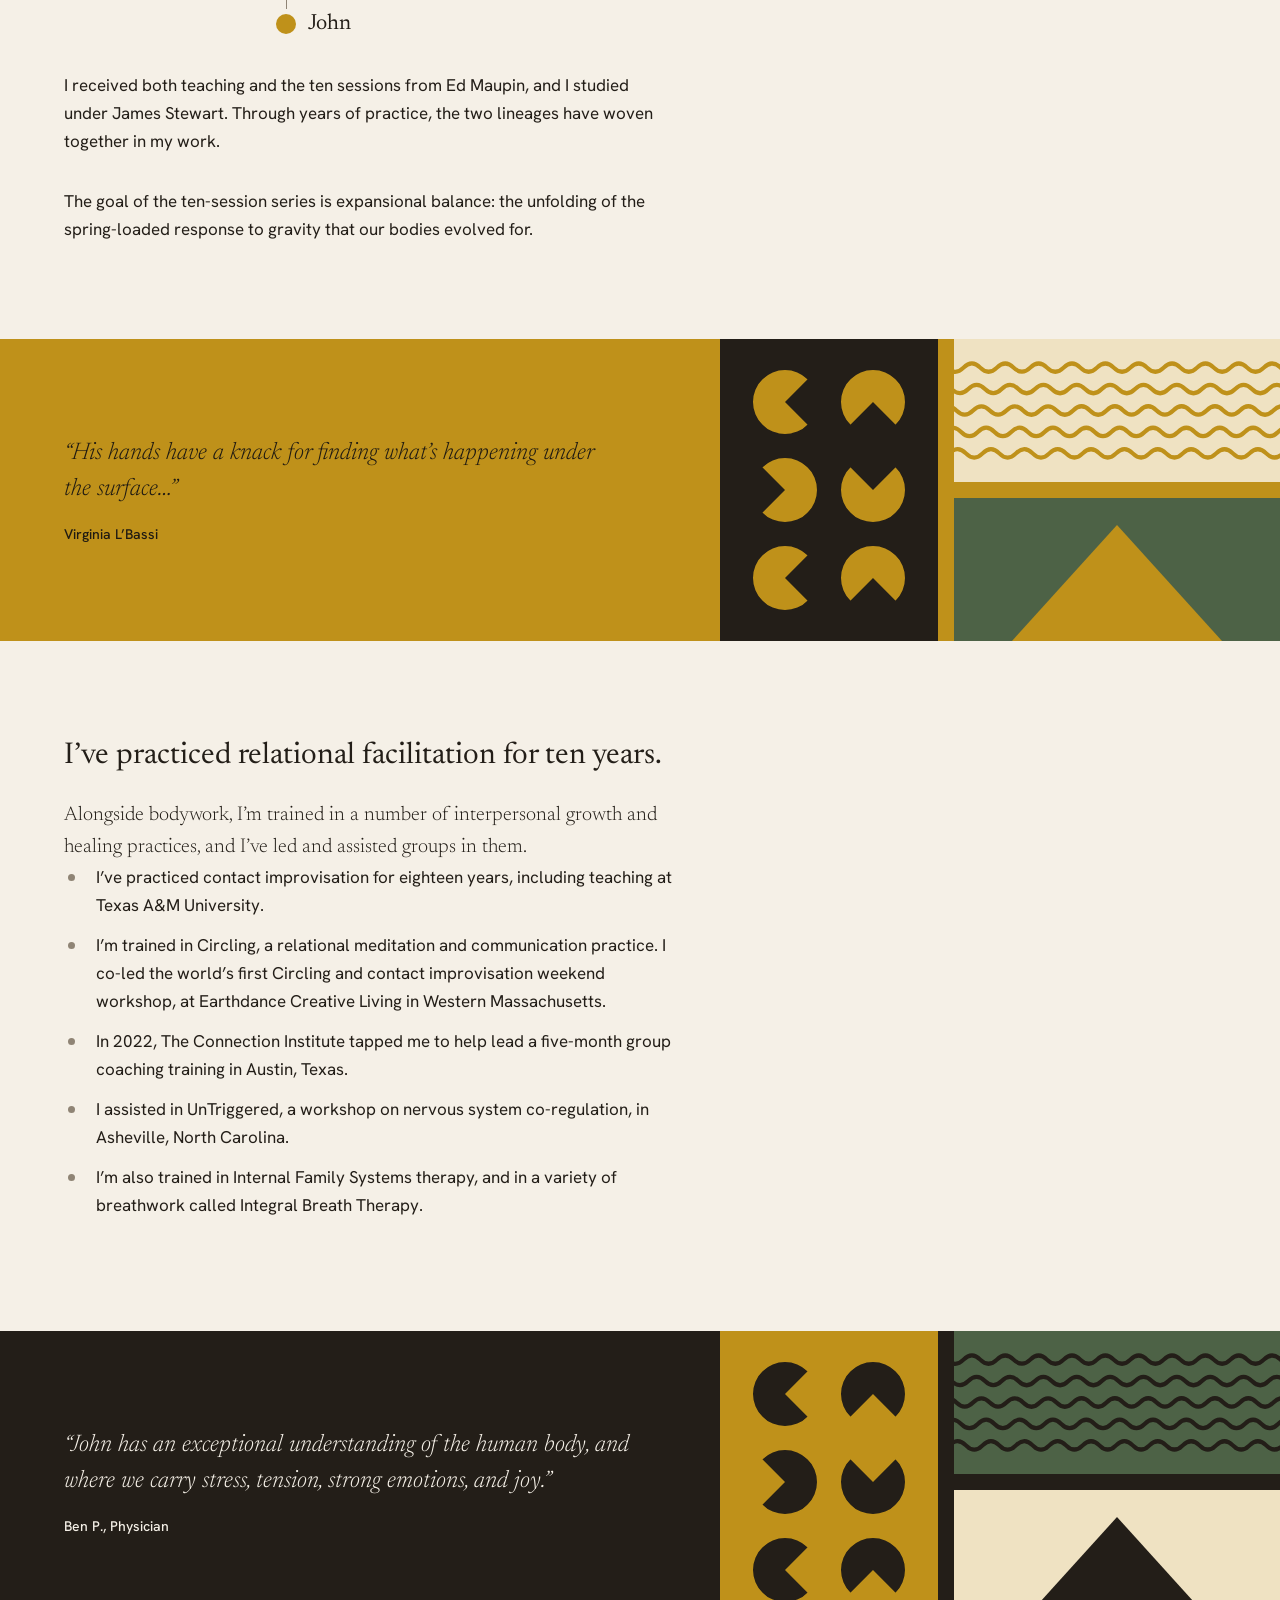
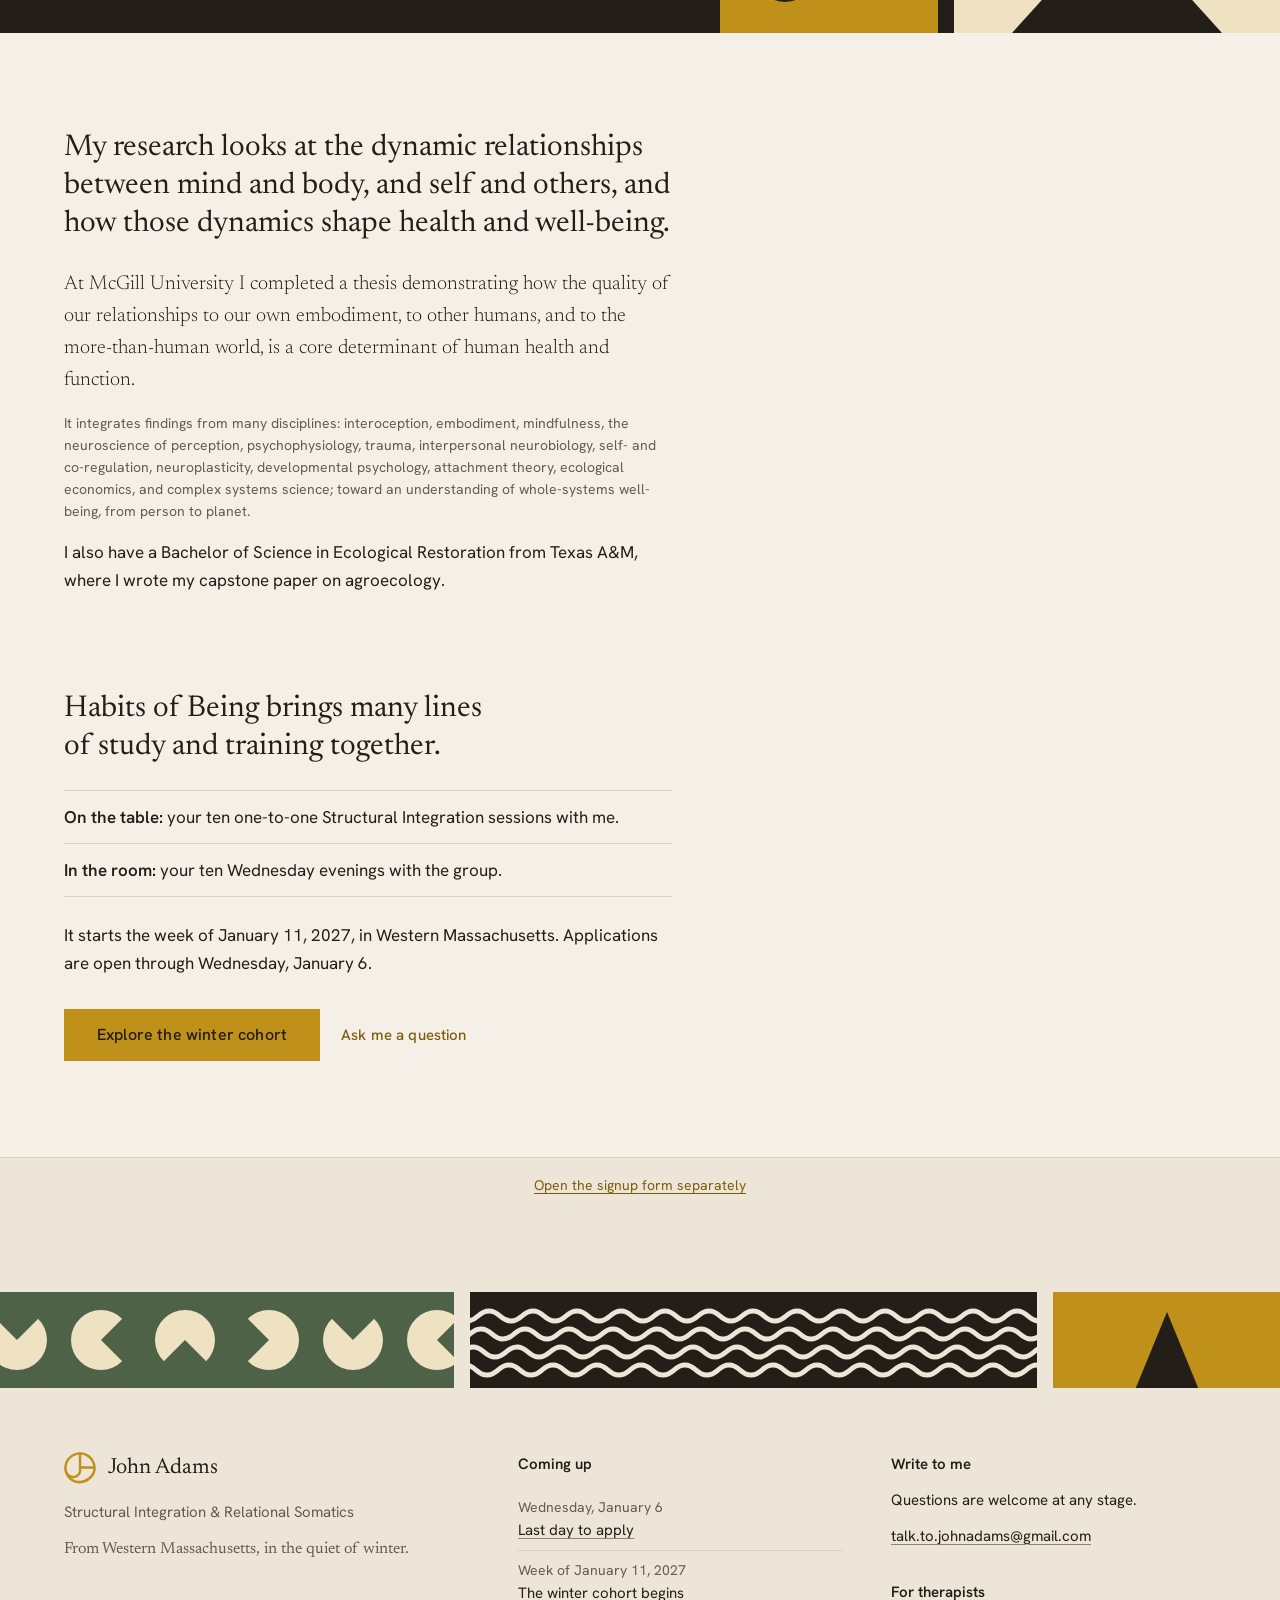
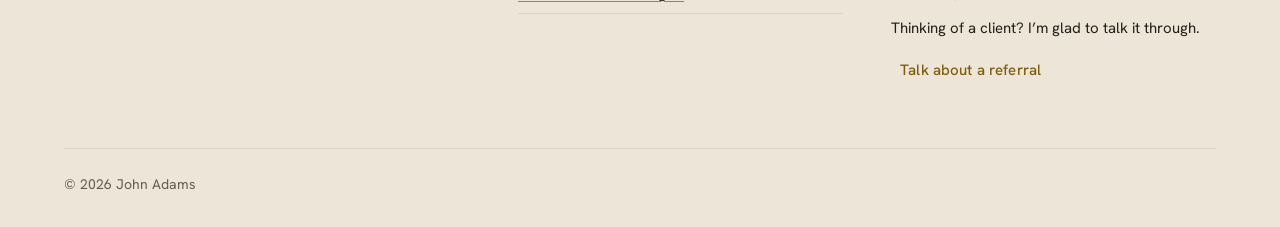
==== commit 7f12c8f3: "Add Kit mailing-list signup to every page" ====
--- a/about.html
+++ b/about.html
@@ -164,6 +164,16 @@
     <p class="actions-note" data-until="2026-09-29T20:30:00-04:00">At the taster evening, Tuesday, September 29, in Northampton.</p>
   </div>
 </section>
+
+<section class="section newsletter-signup" id="stay-in-touch" aria-label="Join the mailing list">
+  <div class="container">
+    <div class="newsletter-embed">
+      <script async data-uid="cc1cfb6171" src="https://work-with-john-adams.kit.com/cc1cfb6171/index.js"></script>
+    </div>
+    <p class="newsletter-fallback small"><a href="https://work-with-john-adams.kit.com/cc1cfb6171">Open the signup form separately</a></p>
+  </div>
+</section>
+
 </main>
 
 <!-- FOOTER: the same on every page. -->
--- a/style.css
+++ b/style.css
@@ -573,3 +573,25 @@
 
 /* Keep breathing room at the Bodywork page's background transitions. */
 #bodywork-voices.section, #sessions.section { padding-top: var(--section-gap); }
+
+/* Kit mailing-list form, shared across every page. */
+.newsletter-signup { background: var(--surface-sunk); border-top: 1px solid var(--line); }
+.newsletter-embed { max-width: 700px; margin-inline: auto; }
+.newsletter-signup .formkit-form[data-uid="cc1cfb6171"] { width: 100%; max-width: 100%; font-family: var(--font-sans); box-shadow: none; overflow: visible; }
+.newsletter-signup .formkit-form[data-uid="cc1cfb6171"] .formkit-container { background: transparent !important; box-shadow: none; padding: 0; }
+.newsletter-signup .formkit-form[data-uid="cc1cfb6171"] .formkit-hero { padding: 0 0 var(--space-5); }
+.newsletter-signup .formkit-hero-bg-color, .newsletter-signup .formkit-hero-bg-img { display: none; }
+.newsletter-signup .formkit-form[data-uid="cc1cfb6171"] .formkit-header { color: var(--ink) !important; font-family: var(--font-serif); font-size: clamp(32px, 4vw, 44px) !important; font-weight: 400 !important; line-height: 1.2; }
+.newsletter-signup .formkit-form[data-uid="cc1cfb6171"] .formkit-content { color: var(--ink-muted) !important; }
+.newsletter-signup .formkit-form[data-uid="cc1cfb6171"] .formkit-input { color: var(--ink) !important; background: var(--surface); border-color: var(--line-strong) !important; font-size: 16px; min-height: 48px; }
+.newsletter-signup .formkit-form[data-uid="cc1cfb6171"] .formkit-submit { background: var(--ink) !important; color: var(--surface) !important; min-height: 48px; }
+.newsletter-signup .formkit-form[data-uid="cc1cfb6171"] .formkit-submit:hover { background: var(--ochre-deep) !important; }
+.newsletter-signup .formkit-input:focus-visible, .newsletter-signup .formkit-submit:focus-visible { outline: 2px solid var(--ochre-deep); outline-offset: 3px; }
+.newsletter-fallback { text-align: center; margin-top: var(--space-4); }
+@media (max-width: 36rem) {
+  .newsletter-signup .formkit-form[data-uid="cc1cfb6171"] .formkit-fields { display: block; }
+  .newsletter-signup .formkit-form[data-uid="cc1cfb6171"] .formkit-field { margin-bottom: 12px !important; }
+  .newsletter-signup .formkit-form[data-uid="cc1cfb6171"] .formkit-field input { width: 100%; border-right: 1px solid var(--line-strong) !important; }
+  .newsletter-signup .formkit-form[data-uid="cc1cfb6171"] .formkit-submit { width: 100%; }
+}
+@media print { .newsletter-signup { display: none; } }
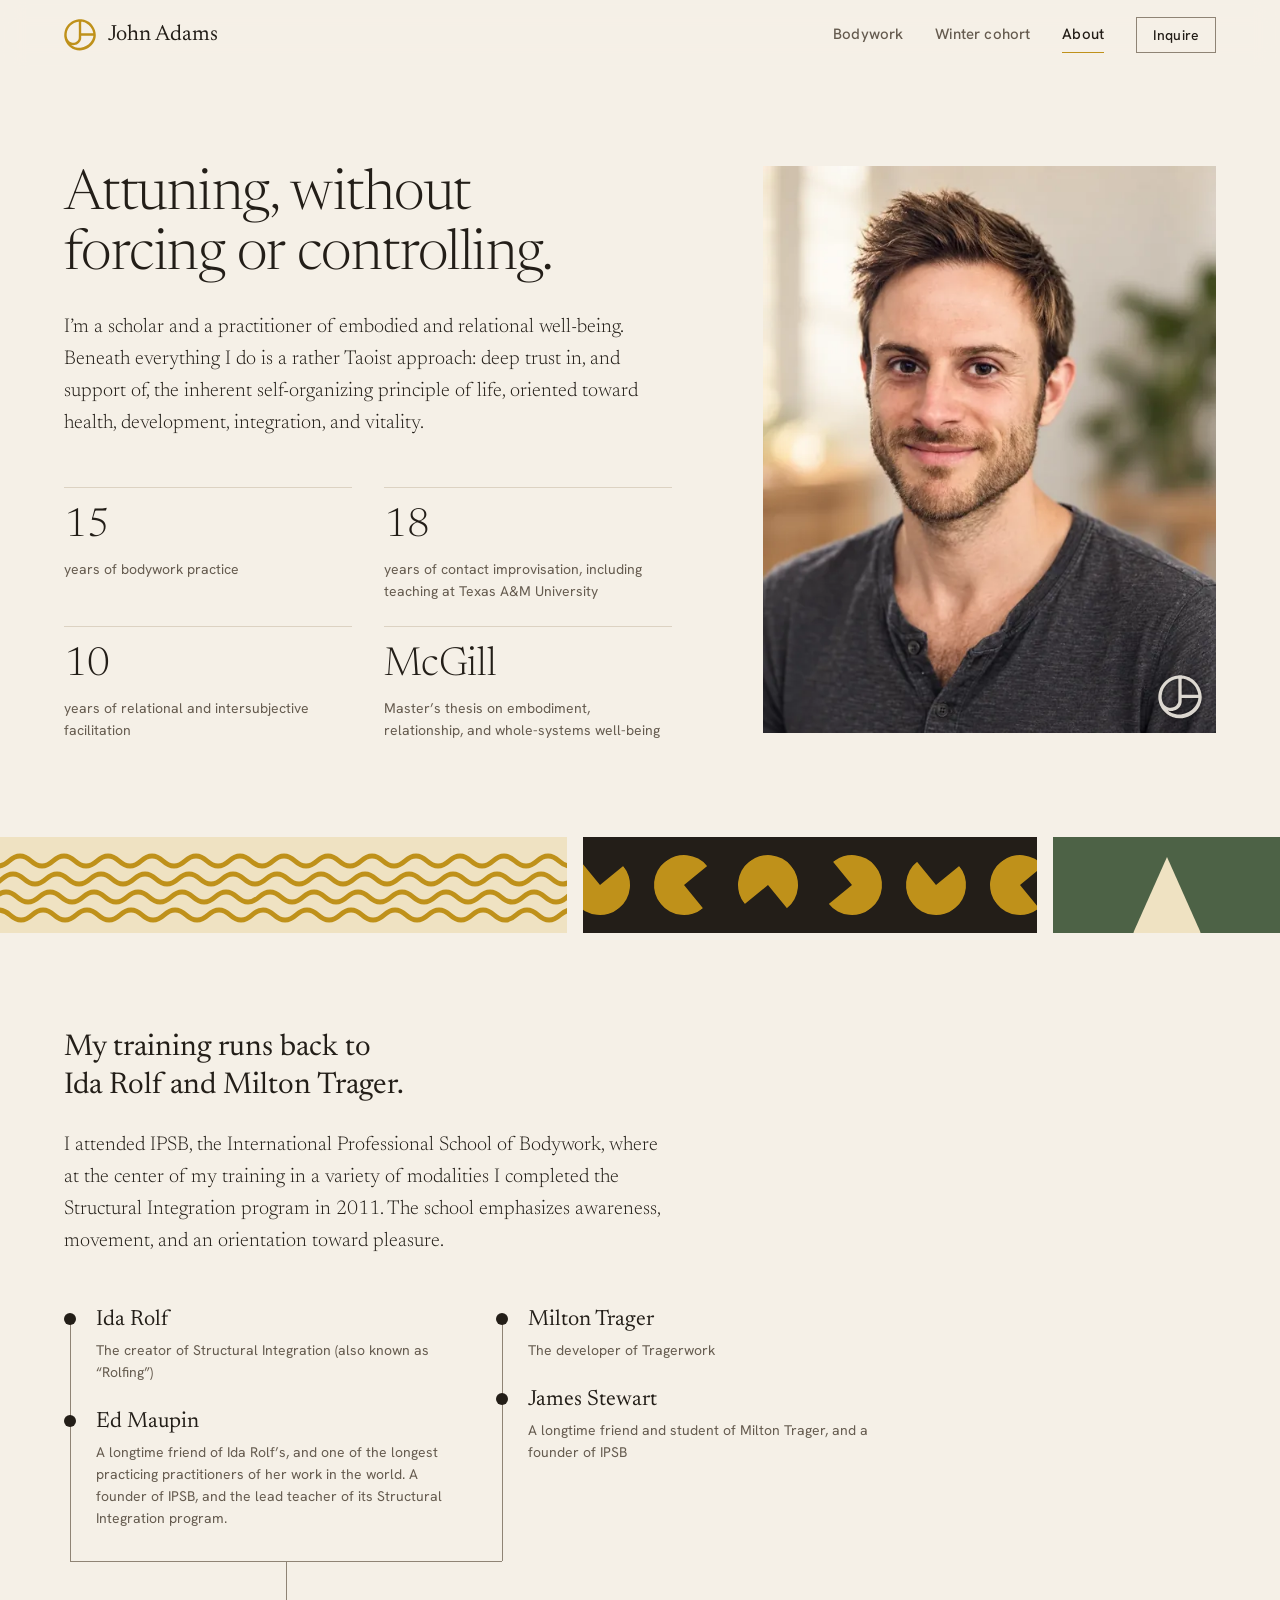
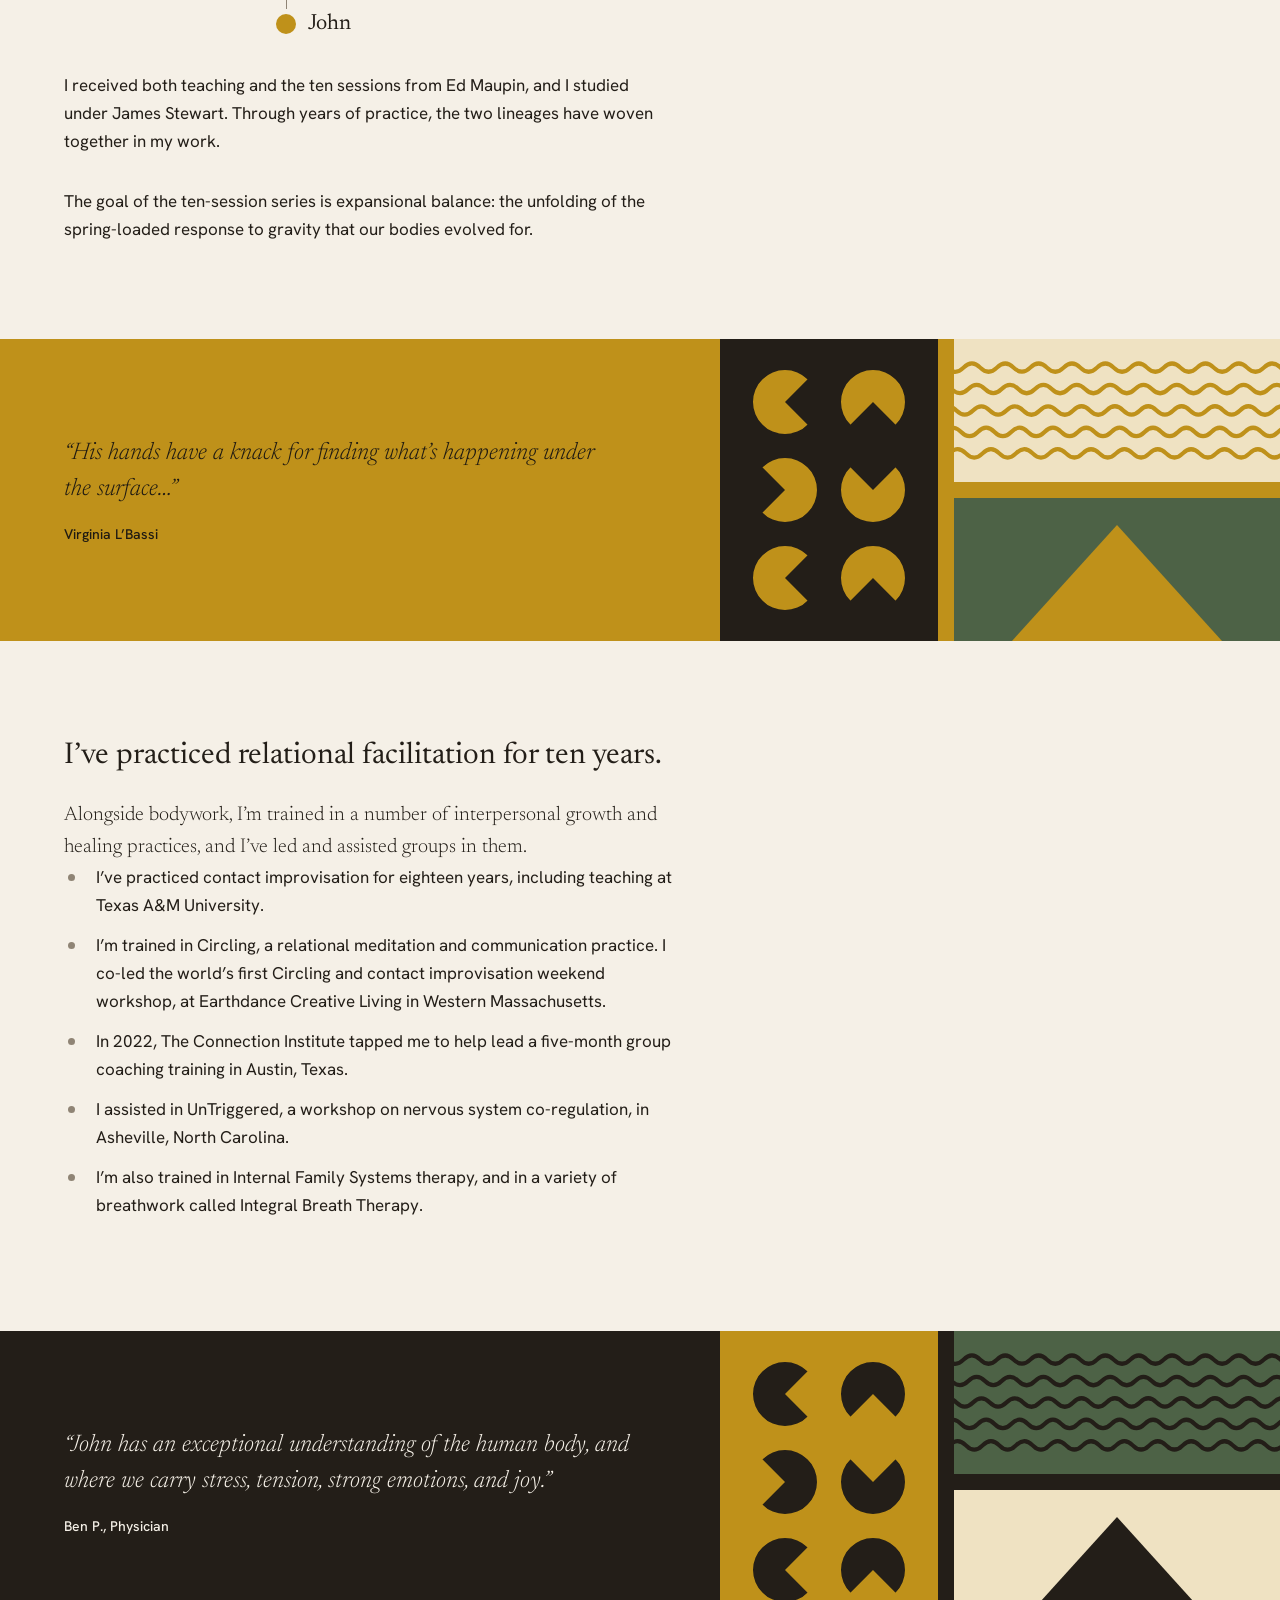
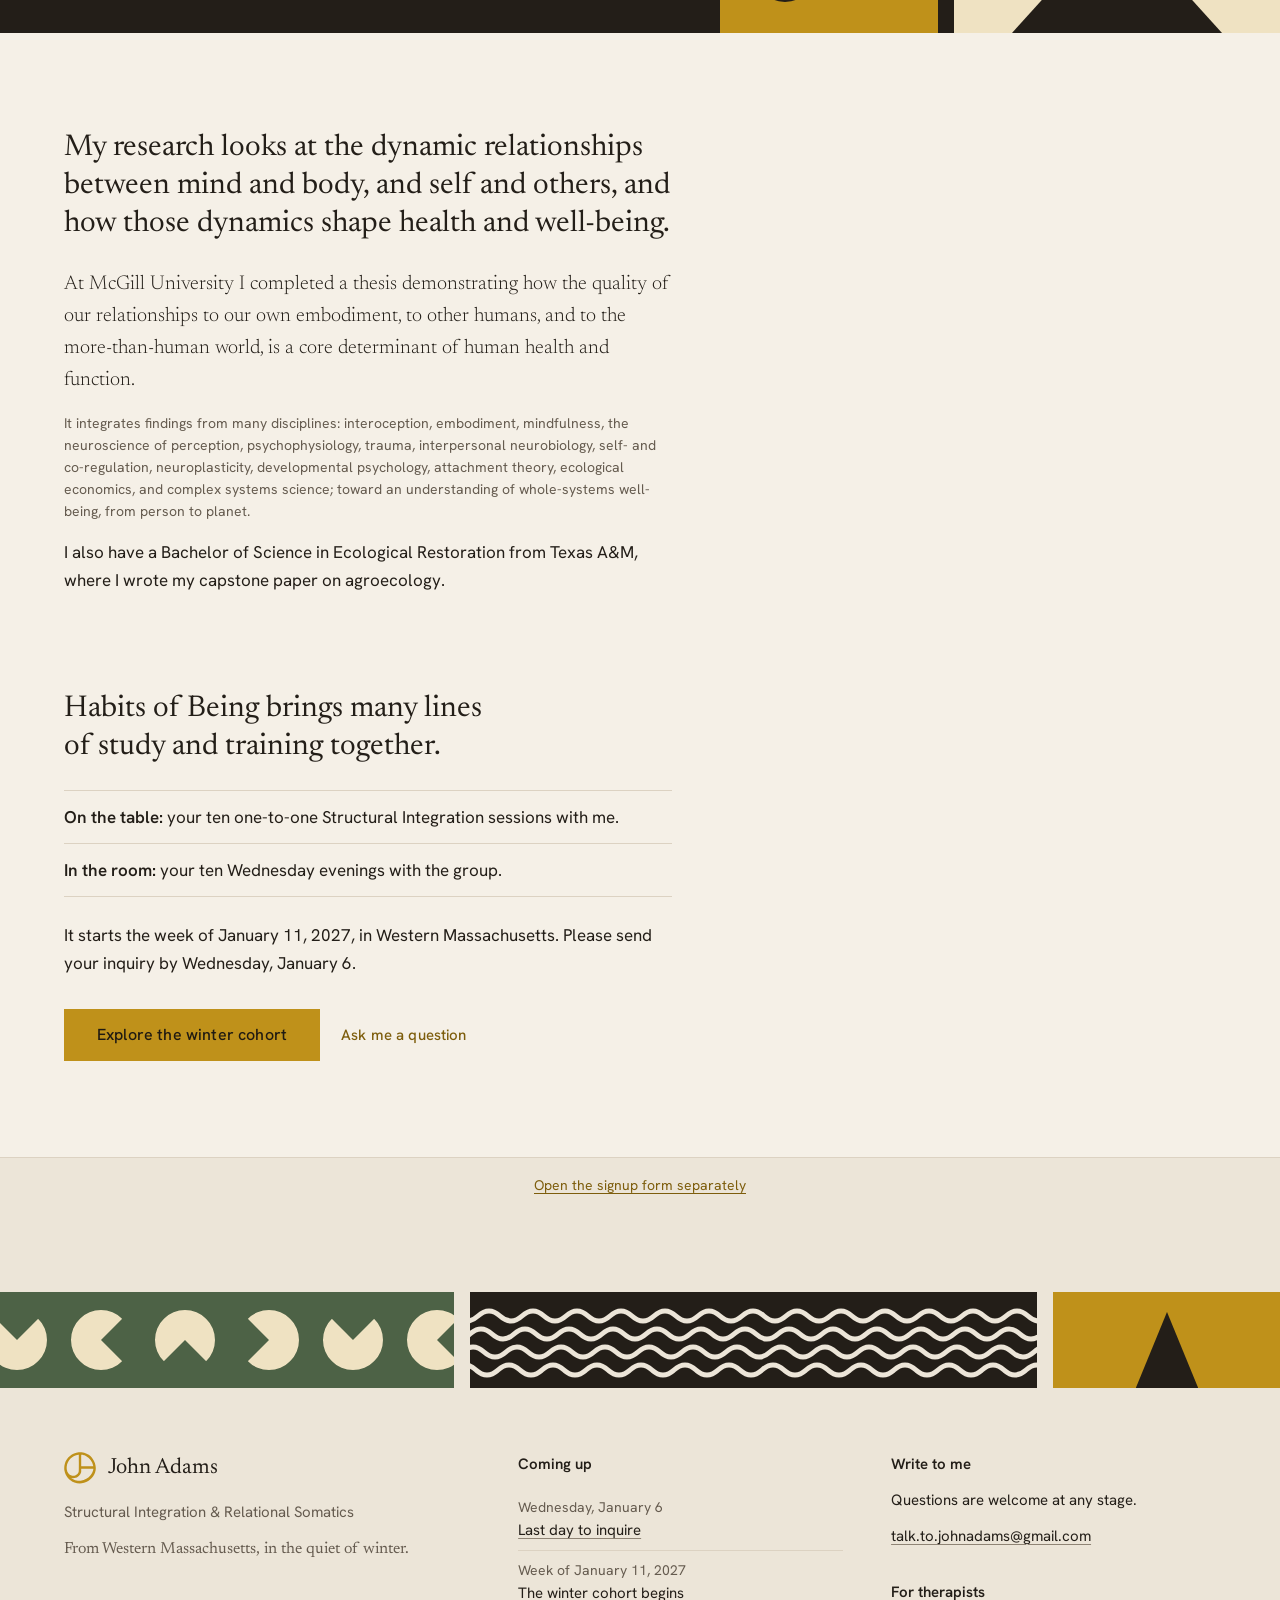
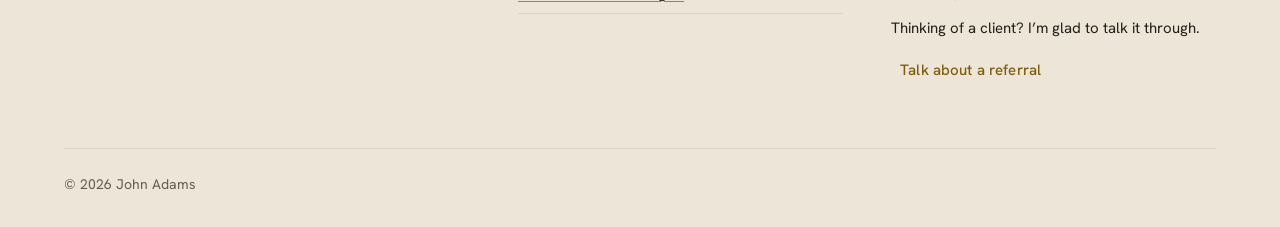
==== commit 5a721083: "Frame cohort inquiries as the start of a conversation" ====
--- a/about.html
+++ b/about.html
@@ -43,7 +43,7 @@
       <a href="taster.html" data-until="2026-09-29T20:30:00-04:00">Taster evening</a>
       <a href="about.html" aria-current="page">About</a>
     </nav>
-    <a class="btn btn-secondary btn-sm nav-apply" href="apply.html" data-until="2027-01-07T00:00:00-05:00">Apply to join</a>
+    <a class="btn btn-secondary btn-sm nav-apply" href="apply.html" data-until="2027-01-07T00:00:00-05:00">Inquire</a>
   </div>
 </header>
 
@@ -152,8 +152,8 @@
         <li><strong>On the table:</strong> your ten one-to-one Structural Integration sessions with me.</li>
         <li><strong>In the room:</strong> your ten Wednesday evenings with the group.</li>
       </ul>
-      <p data-until="2027-01-07T00:00:00-05:00">It starts the week of January 11, 2027, in Western Massachusetts. Applications are open through Wednesday, January 6.</p>
-      <p hidden data-from="2027-01-07T00:00:00-05:00">Applications for this winter have closed. If you’d like to hear about future cohorts, write to me.</p>
+      <p data-until="2027-01-07T00:00:00-05:00">It starts the week of January 11, 2027, in Western Massachusetts. Please send your inquiry by Wednesday, January 6.</p>
+      <p hidden data-from="2027-01-07T00:00:00-05:00">The inquiry period for this winter has closed. If you’d like to hear about future cohorts, write to me.</p>
     </div>
     <div class="actions">
       <a class="btn btn-primary btn-lg" href="habits-of-being.html" data-until="2027-01-07T00:00:00-05:00">Explore the winter cohort</a>
@@ -193,11 +193,11 @@
         <h2 class="footer-heading">Coming up</h2>
         <ul class="coming-up">
           <li data-until="2026-09-29T20:30:00-04:00"><span class="when">Tuesday, September 29</span><a href="taster.html">Taster evening, Northampton</a></li>
-          <li data-until="2027-01-07T00:00:00-05:00"><span class="when">Wednesday, January 6</span><a href="apply.html">Last day to apply</a></li>
+          <li data-until="2027-01-07T00:00:00-05:00"><span class="when">Wednesday, January 6</span><a href="apply.html">Last day to inquire</a></li>
           <li data-until="2027-01-07T00:00:00-05:00"><span class="when">Week of January 11, 2027</span><a href="habits-of-being.html">The winter cohort begins</a></li>
         </ul>
         <div hidden data-from="2027-01-07T00:00:00-05:00">
-          <p>Applications for this winter have closed.</p>
+          <p>The inquiry period for this winter has closed.</p>
           <p class="quiet-row"><a class="btn btn-quiet" href="mailto:talk.to.johnadams@gmail.com?subject=Future%20cohorts&amp;body=Hi%20John%2C%0D%0A%0D%0AI'd%20like%20to%20hear%20about%20future%20cohorts%20of%20Habits%20of%20Being.%0D%0A">Ask about future cohorts</a></p>
         </div>
       </div>
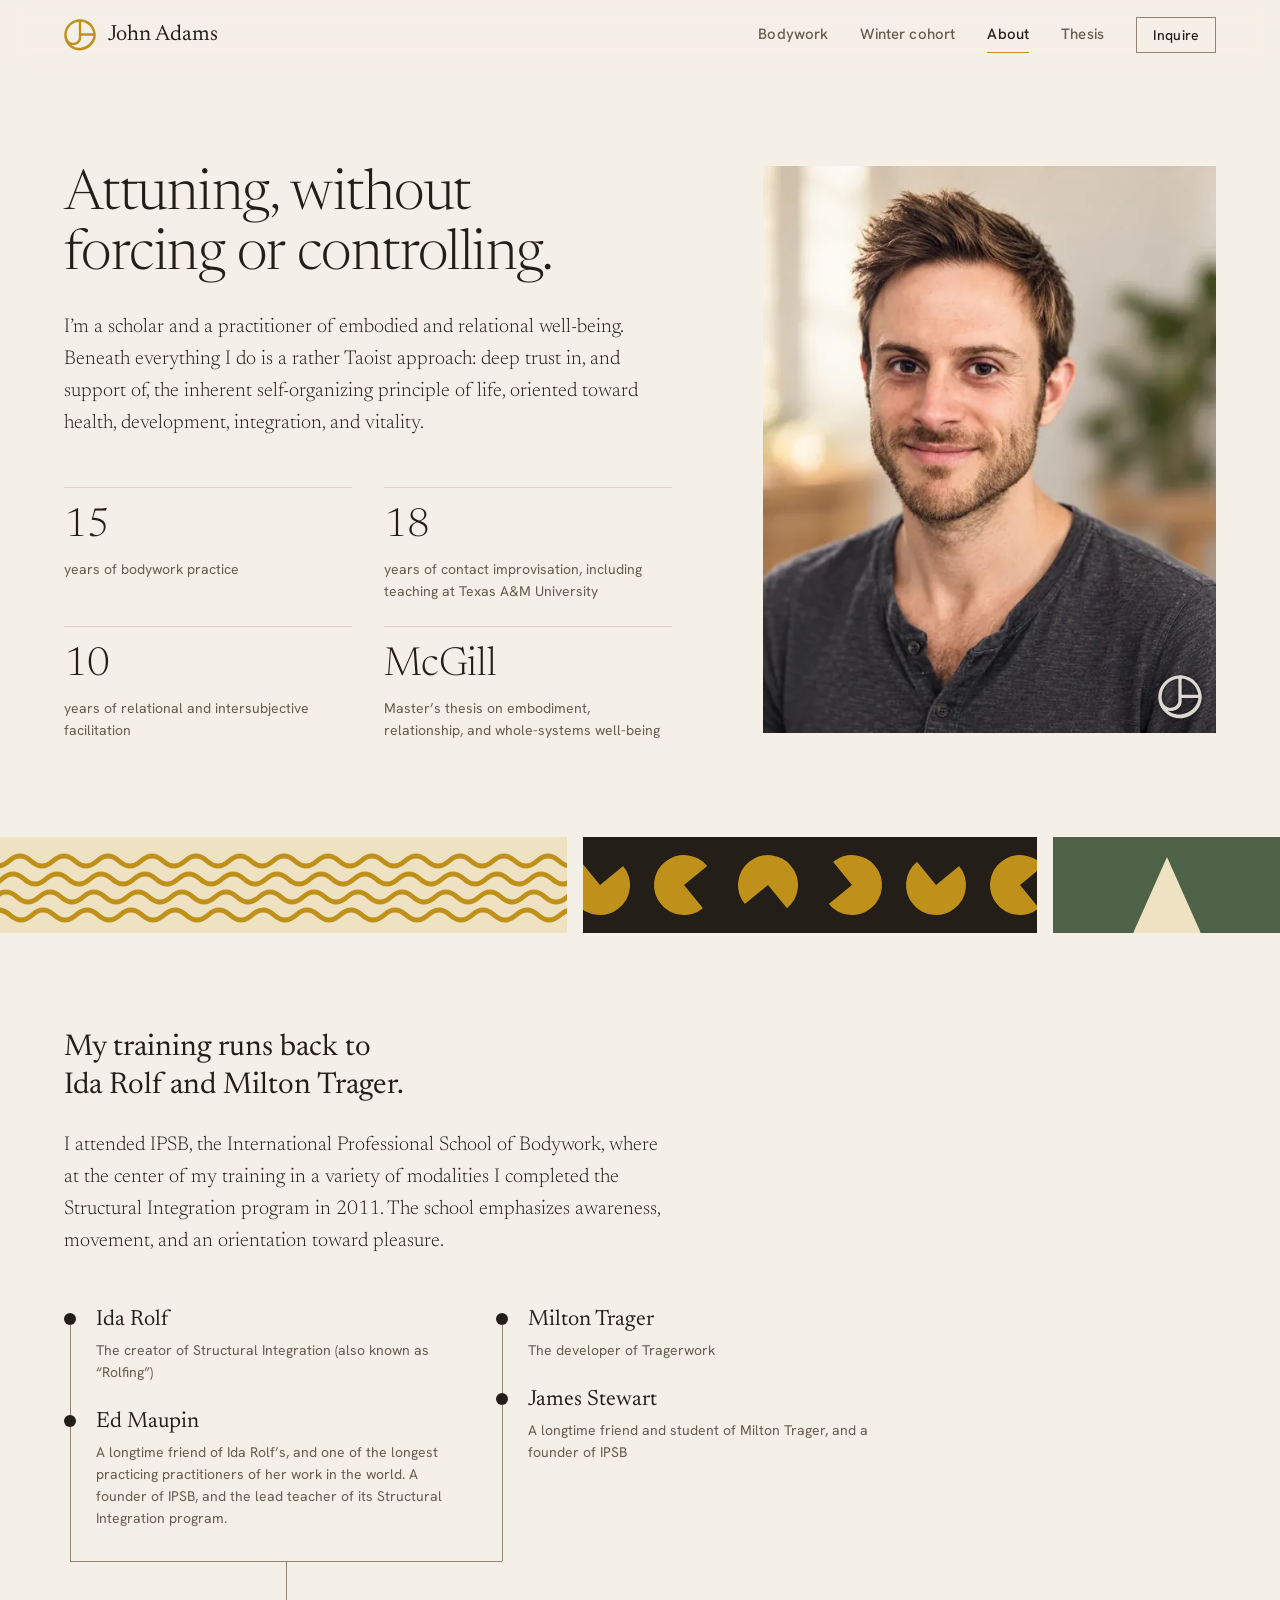
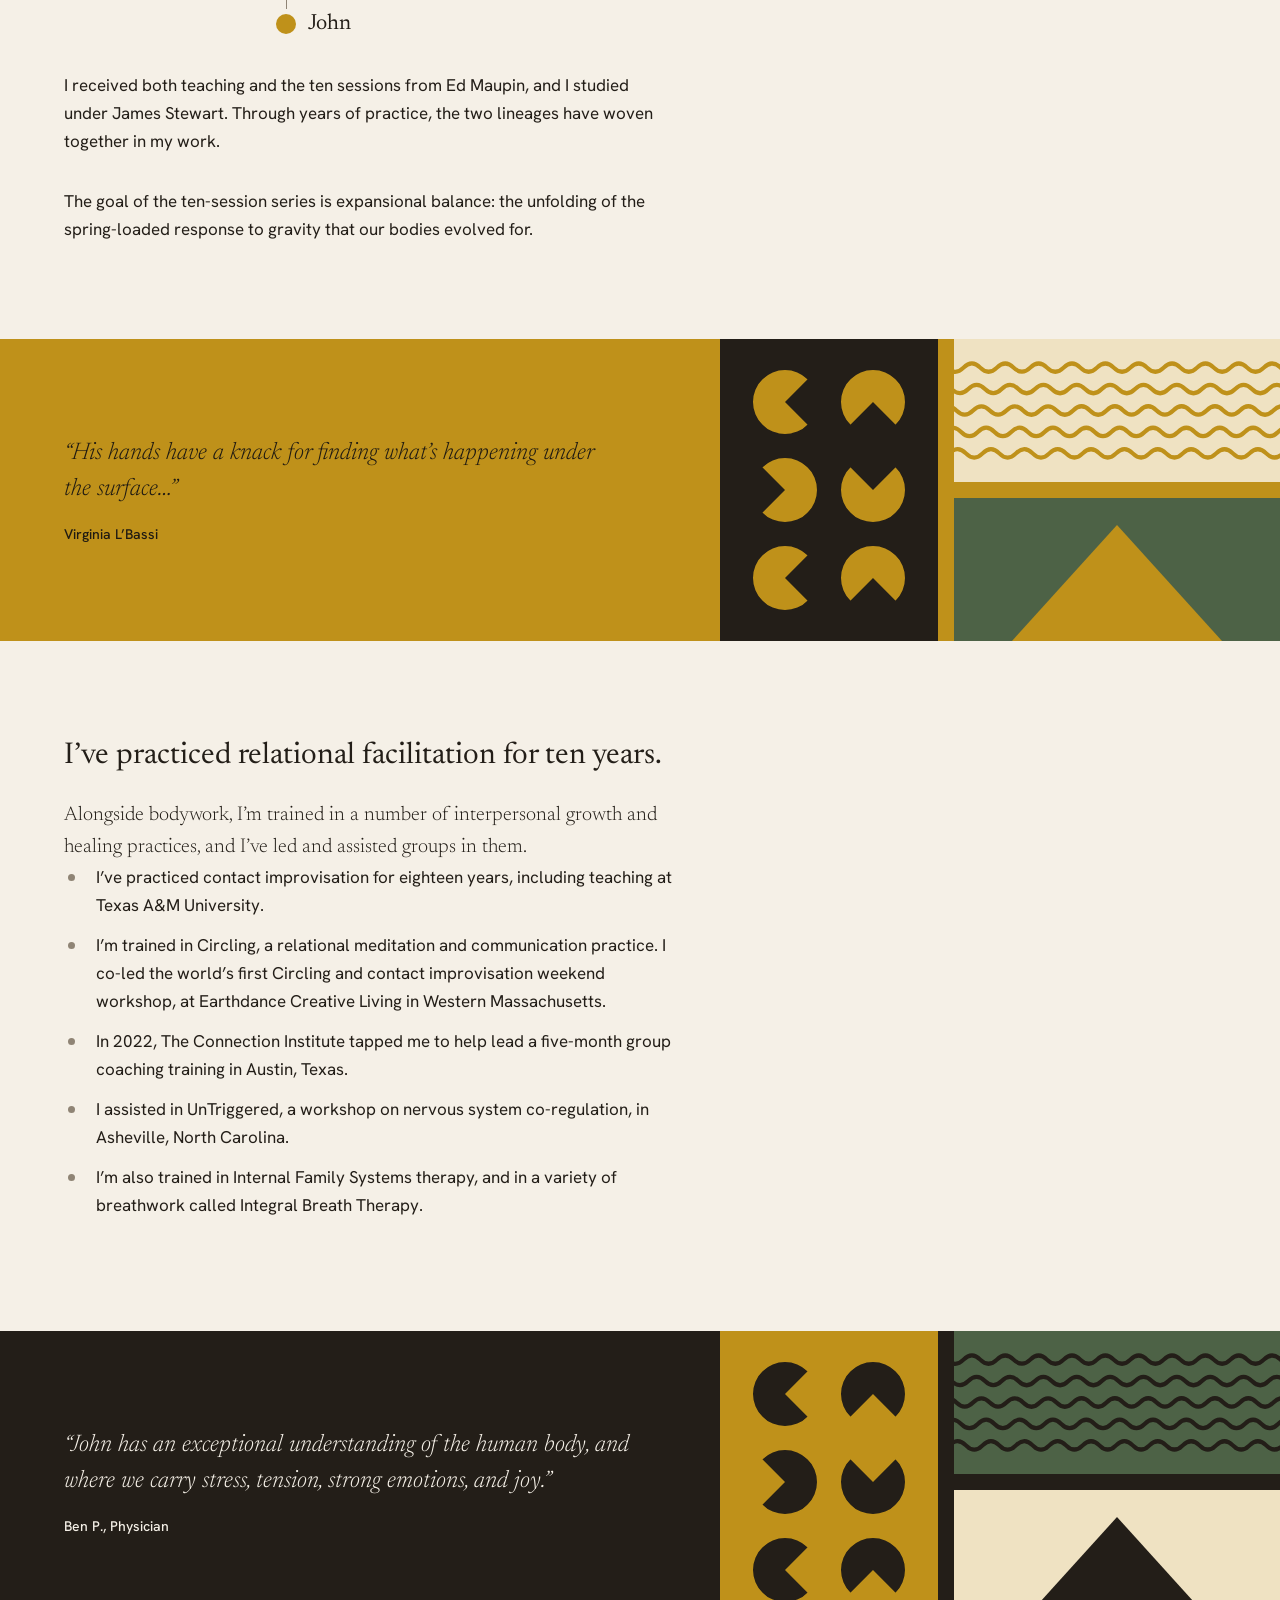
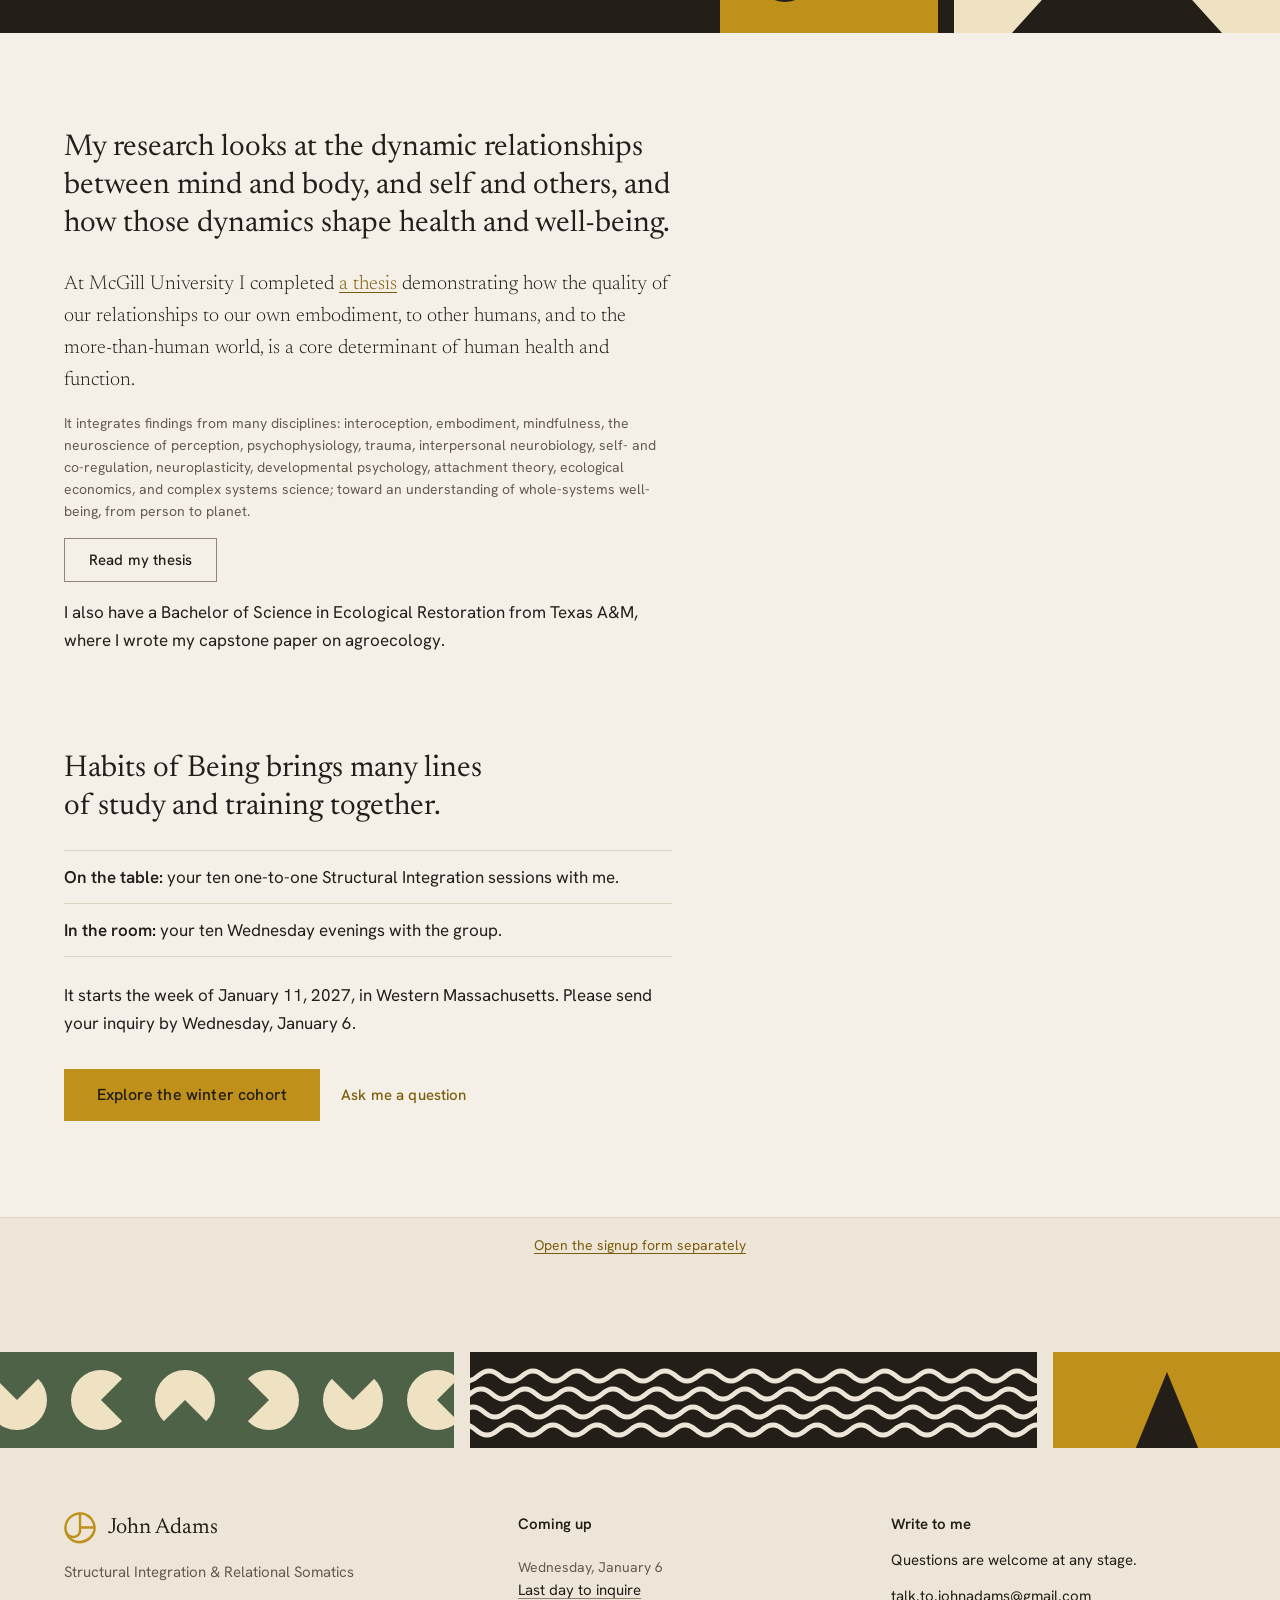
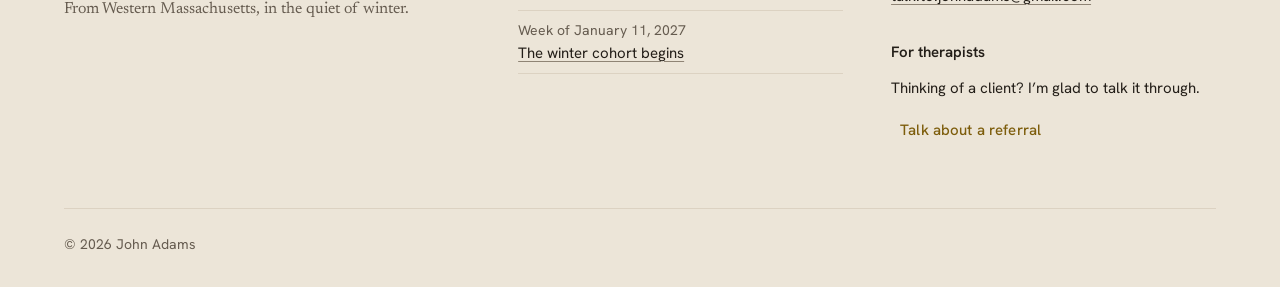
==== commit e8ab74d7: "Add Thesis page with PDF reader and site-wide navigation" ====
--- a/about.html
+++ b/about.html
@@ -11,10 +11,13 @@
 <meta property="og:title" content="About John Adams · Structural Integration &amp; Relational Somatics">
 <meta property="og:description" content="John Adams: fifteen years of bodywork, eighteen of contact improvisation, ten of relational facilitation, and a McGill thesis on embodiment and relationship.">
 <meta property="og:url" content="https://workwithjohnadams.com/about.html">
-<meta property="og:image" content="https://workwithjohnadams.com/images/og-fall-cohort.jpg">
-<meta property="og:image:width" content="1200">
-<meta property="og:image:height" content="630">
-<meta property="og:image:alt" content="John walks beside a woman across a sunlit studio, one hand near her shoulder, as she notices her steps.">
+<meta property="og:image" content="https://workwithjohnadams.com/images/john-bodywork-share-2026-11.jpg">
+<meta property="og:image:type" content="image/jpeg">
+<meta property="og:image:width" content="2048">
+<meta property="og:image:height" content="1536">
+<meta property="og:image:alt" content="John supporting a client’s neck and shoulders during a bodywork session.">
+<meta name="twitter:image" content="https://workwithjohnadams.com/images/john-bodywork-share-2026-11.jpg">
+<meta name="twitter:image:alt" content="John supporting a client’s neck and shoulders during a bodywork session.">
 <meta name="twitter:card" content="summary_large_image">
 <meta name="theme-color" content="#f5f0e7">
 <link rel="icon" href="favicon.svg" type="image/svg+xml">
@@ -42,6 +45,7 @@
       <a href="habits-of-being.html">Winter cohort</a>
       <a href="taster.html" data-until="2026-09-29T20:30:00-04:00">Taster evening</a>
       <a href="about.html" aria-current="page">About</a>
+      <a href="thesis.html">Thesis</a>
     </nav>
     <a class="btn btn-secondary btn-sm nav-apply" href="apply.html" data-until="2027-01-07T00:00:00-05:00">Inquire</a>
   </div>
@@ -137,8 +141,9 @@
   <div class="wrap">
     <div class="text flow">
       <h2>My research looks at the dynamic relationships between mind and body, and self and others, and how those dynamics shape health and well-being.</h2>
-      <p class="lead">At McGill University I completed a thesis demonstrating how the quality of our relationships to our own embodiment, to other humans, and to the more-than-human world, is a core determinant of human health and function.</p>
+      <p class="lead">At McGill University I completed <a href="thesis.html">a thesis</a> demonstrating how the quality of our relationships to our own embodiment, to other humans, and to the more-than-human world, is a core determinant of human health and function.</p>
       <p class="small muted">It integrates findings from many disciplines: interoception, embodiment, mindfulness, the neuroscience of perception, psychophysiology, trauma, interpersonal neurobiology, self- and co-regulation, neuroplasticity, developmental psychology, attachment theory, ecological economics, and complex systems science; toward an understanding of whole-systems well-being, from person to planet.</p>
+      <p><a class="btn btn-secondary" href="thesis.html">Read my thesis</a></p>
       <p>I also have a Bachelor of Science in Ecological Restoration from Texas A&amp;M, where I wrote my capstone paper on agroecology.</p>
     </div>
   </div>
--- a/style.css
+++ b/style.css
@@ -595,3 +595,7 @@
   .newsletter-signup .formkit-form[data-uid="cc1cfb6171"] .formkit-submit { width: 100%; }
 }
 @media print { .newsletter-signup { display: none; } }
+
+/* Thesis: native PDF reader with direct links available on every device. */
+.thesis-reader { display: block; width: 100%; height: 80vh; min-height: 28rem; margin-top: var(--space-6); border: 1px solid var(--line); border-radius: var(--radius-md); background: var(--surface-raised); }
+@media print { .thesis-reader { display: none; } }
